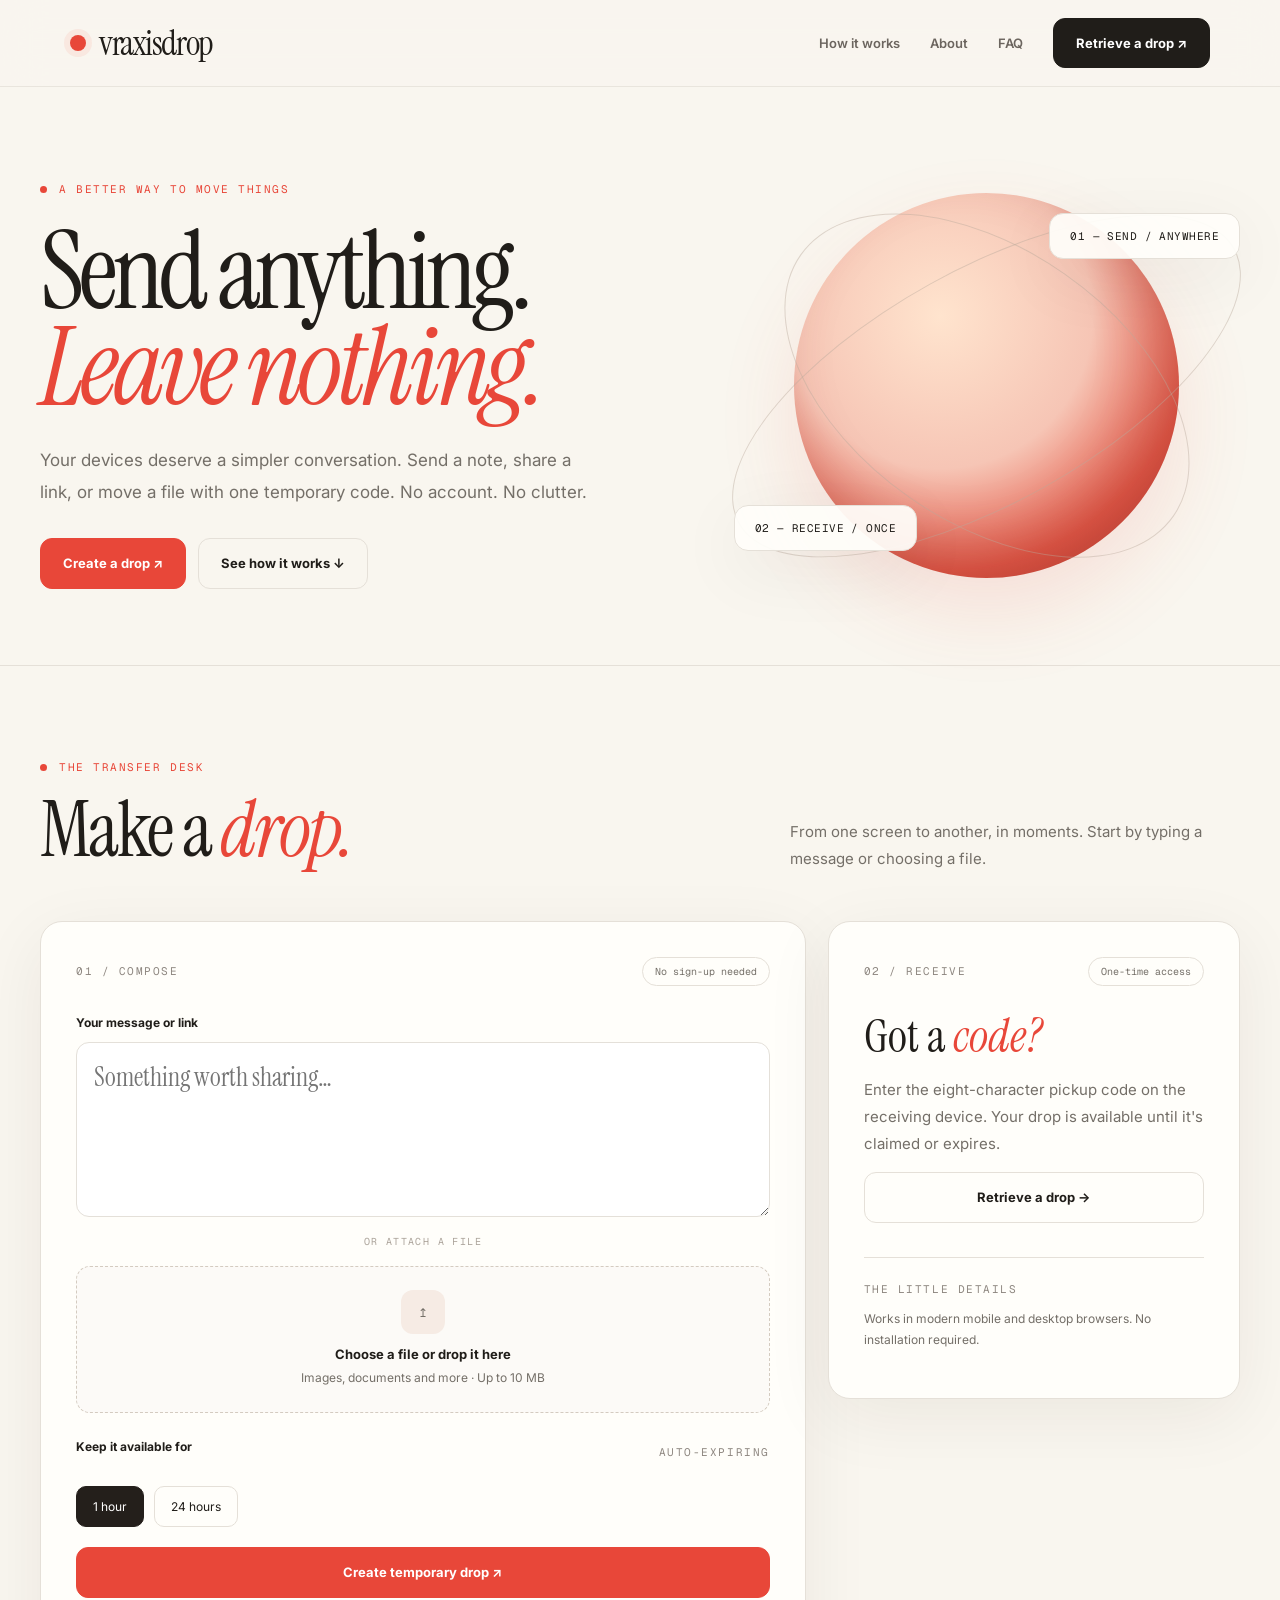
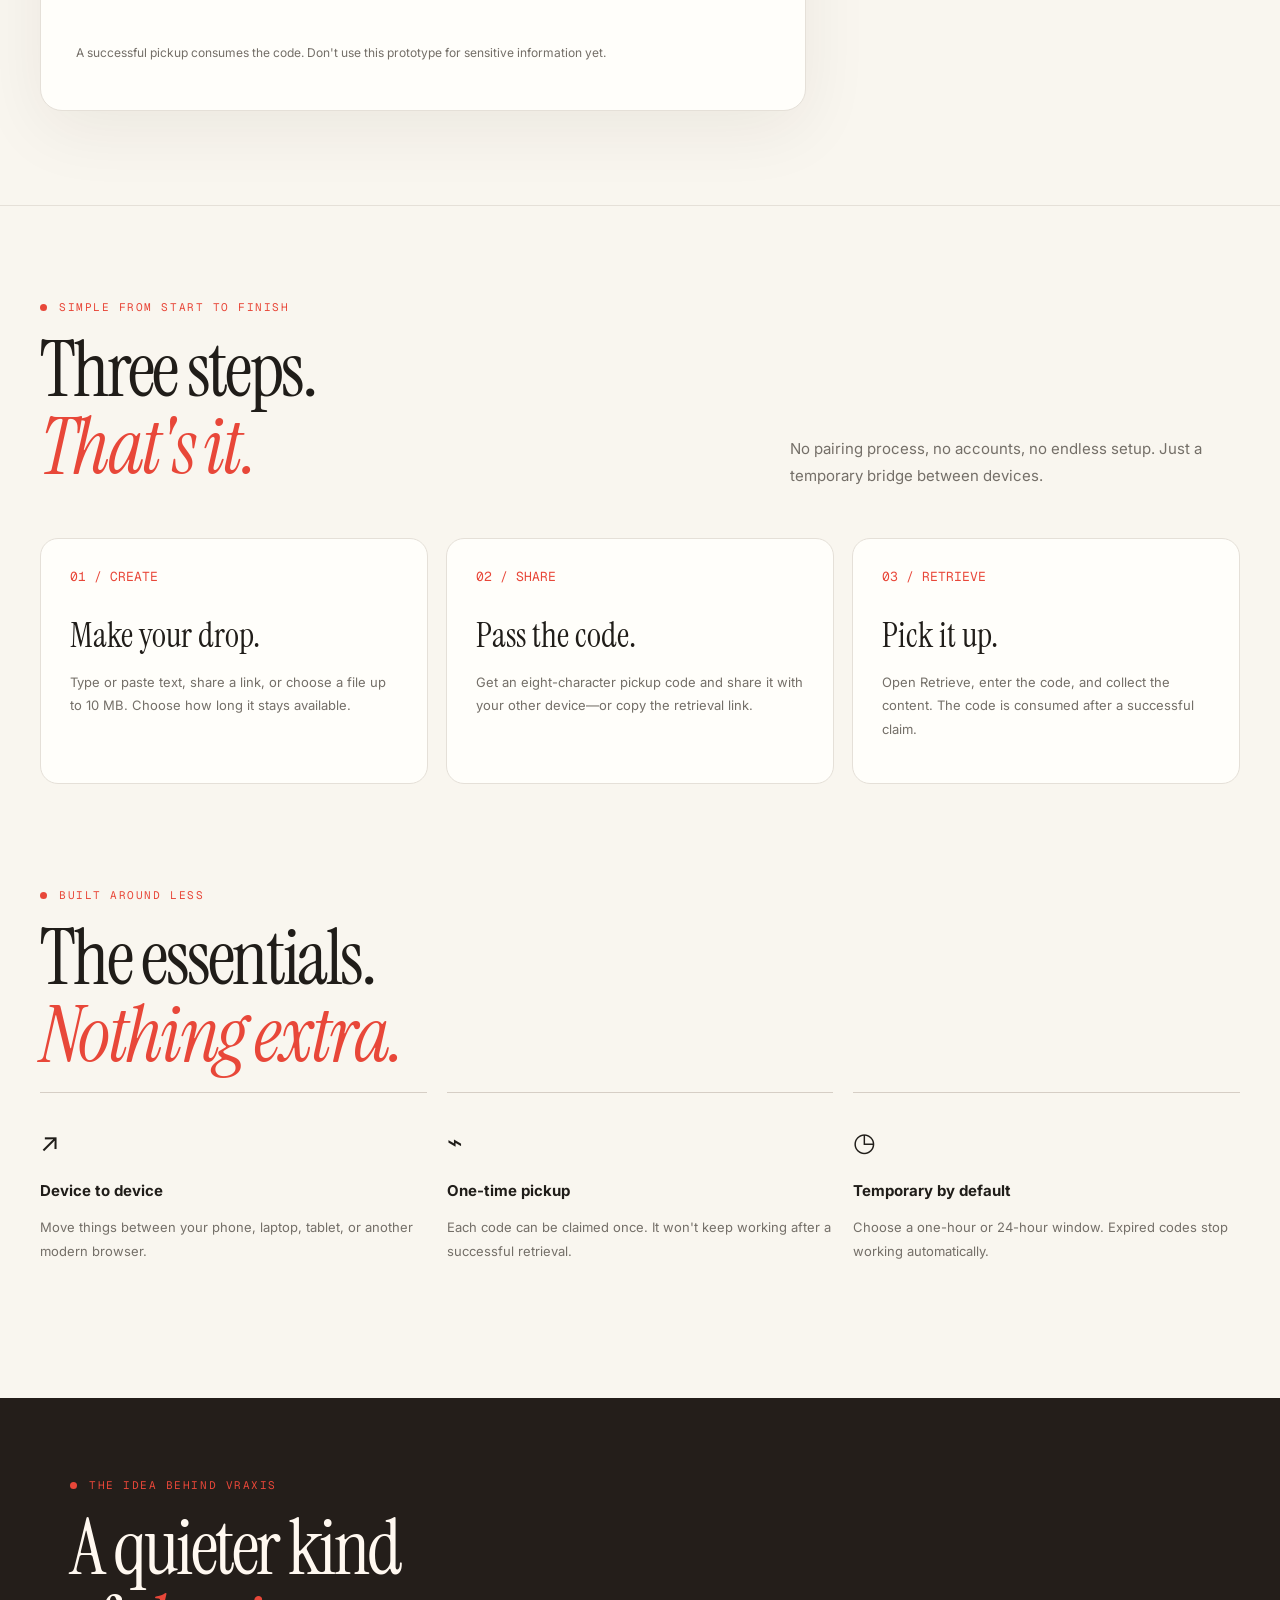
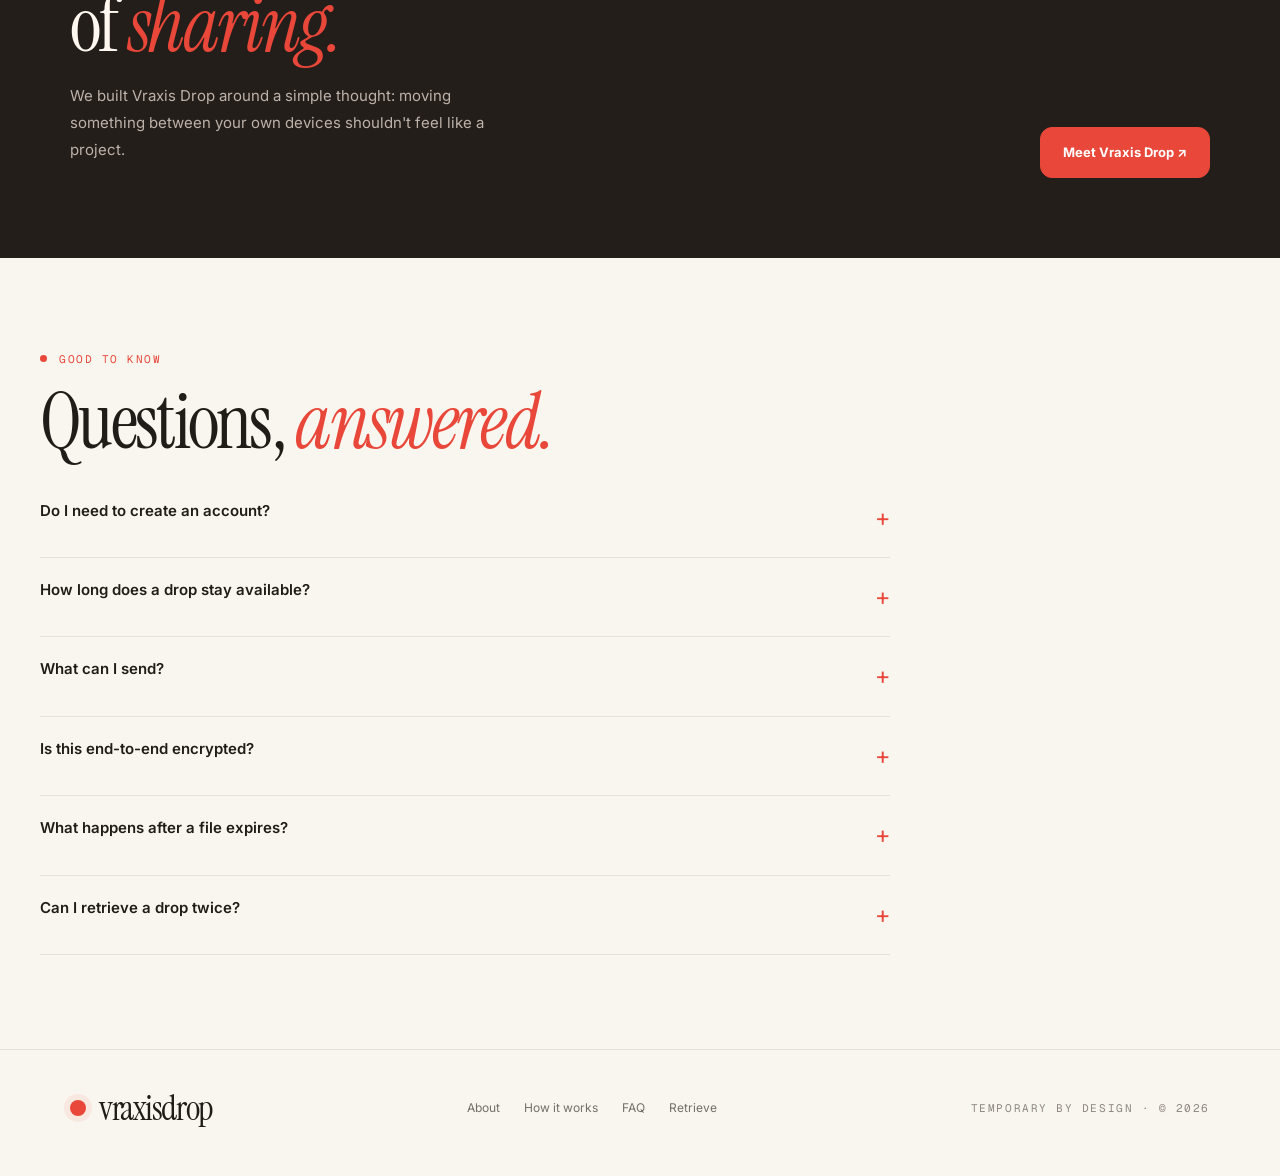
==== site/index.html @ e9660949 "Force fresh V2.1 styles on mobile: site/index.html" ====
<!doctype html><html lang="en"><head><meta charset="utf-8"><meta name="viewport" content="width=device-width,initial-scale=1"><meta name="theme-color" content="#f9f6ef"><meta name="description" content="Temporary text and file transfers between devices. No account required."><title>Send anything. Leave nothing. — Vraxis Drop</title><link rel="stylesheet" href="style.css?v=2-1-1"></head><body><div class="nav-wrap"><nav class="nav shell"><a class="brand" href="./"><span class="brand-dot"></span>vraxisdrop</a><div class="nav-links"><a href="./#how">How it works</a><a href="about.html">About</a><a href="./#faq">FAQ</a><a class="nav-cta" href="retrieve.html">Retrieve a drop ↗</a></div></nav></div><main><section class="hero shell"><div class="hero-grid"><div><div class="eyebrow">A better way to move things</div><h1>Send anything.<br><em>Leave nothing.</em></h1><p class="lead">Your devices deserve a simpler conversation. Send a note, share a link, or move a file with one temporary code. No account. No clutter.</p><div class="hero-actions"><a class="btn ember" href="#drop">Create a drop ↗</a><a class="btn ghost" href="#how">See how it works ↓</a></div></div><div class="hero-art" aria-hidden="true"><div class="orbit"></div><div class="orbit two"></div><div class="orb"></div><div class="art-label top">01 — SEND / ANYWHERE</div><div class="art-label bottom">02 — RECEIVE / ONCE</div></div></div></section><hr class="divider"><section class="section shell" id="drop"><div class="section-head"><div><div class="eyebrow">The transfer desk</div><h2 class="section-title">Make a <em>drop.</em></h2></div><p class="section-desc">From one screen to another, in moments. Start by typing a message or choosing a file.</p></div><div class="transfer-grid"><form class="panel" id="send"><div class="panel-top"><span class="micro">01 / Compose</span><span class="pill">No sign-up needed</span></div><label class="field-label" for="content">Your message or link</label><textarea id="content" name="content" placeholder="Something worth sharing…"></textarea><div class="split-label">OR ATTACH A FILE</div><label class="file-zone" id="file-zone"><span class="file-icon" aria-hidden="true">↥</span><strong id="file-title">Choose a file or drop it here</strong><span id="file-detail">Images, documents and more · Up to 10 MB</span><input id="file" type="file" name="file"></label><div class="panel-top" style="margin:24px 0 6px"><span class="field-label">Keep it available for</span><span class="micro">Auto-expiring</span></div><div class="expiry"><label><input type="radio" name="expiry" value="1h" checked><span>1 hour</span></label><label><input type="radio" name="expiry" value="24h"><span>24 hours</span></label></div><button class="btn ember full" type="submit">Create temporary drop ↗</button><p id="feedback" class="status" role="status" aria-live="polite"></p><p class="hint">A successful pickup consumes the code. Don't use this prototype for sensitive information yet.</p></form><aside class="panel side-card"><div class="panel-top"><span class="micro">02 / Receive</span><span class="pill">One-time access</span></div><h3 class="panel-title">Got a <em>code?</em></h3><p>Enter the eight-character pickup code on the receiving device. Your drop is available until it's claimed or expires.</p><a class="btn ghost full" href="retrieve.html">Retrieve a drop →</a><div style="margin-top:34px;border-top:1px solid var(--line);padding-top:24px"><div class="micro">The little details</div><p class="hint">Works in modern mobile and desktop browsers. No installation required.</p></div></aside></div></section><hr class="divider"><section class="section shell" id="how"><div class="section-head"><div><div class="eyebrow">Simple from start to finish</div><h2 class="section-title">Three steps.<br><em>That's it.</em></h2></div><p class="section-desc">No pairing process, no accounts, no endless setup. Just a temporary bridge between devices.</p></div><div class="steps"><article class="step"><div class="step-number">01 / CREATE</div><h3>Make your drop.</h3><p>Type or paste text, share a link, or choose a file up to 10 MB. Choose how long it stays available.</p></article><article class="step"><div class="step-number">02 / SHARE</div><h3>Pass the code.</h3><p>Get an eight-character pickup code and share it with your other device—or copy the retrieval link.</p></article><article class="step"><div class="step-number">03 / RETRIEVE</div><h3>Pick it up.</h3><p>Open Retrieve, enter the code, and collect the content. The code is consumed after a successful claim.</p></article></div></section><section class="section shell" style="padding-top:10px"><div class="eyebrow">Built around less</div><h2 class="section-title">The essentials.<br><em>Nothing extra.</em></h2><div class="features"><div class="feature"><div class="feature-icon">↗</div><h3>Device to device</h3><p>Move things between your phone, laptop, tablet, or another modern browser.</p></div><div class="feature"><div class="feature-icon">⌁</div><h3>One-time pickup</h3><p>Each code can be claimed once. It won't keep working after a successful retrieval.</p></div><div class="feature"><div class="feature-icon">◷</div><h3>Temporary by default</h3><p>Choose a one-hour or 24-hour window. Expired codes stop working automatically.</p></div></div></section><section class="band"><div class="shell section-head" style="margin-bottom:0"><div><div class="eyebrow">The idea behind Vraxis</div><h2 class="section-title">A quieter kind<br>of <em>sharing.</em></h2><p class="section-desc">We built Vraxis Drop around a simple thought: moving something between your own devices shouldn't feel like a project.</p></div><a class="btn" href="about.html">Meet Vraxis Drop ↗</a></div></section><section class="section shell" id="faq"><div class="eyebrow">Good to know</div><h2 class="section-title">Questions, <em>answered.</em></h2><div class="faq"><details><summary>Do I need to create an account?</summary><p>No. You can create and retrieve temporary drops without registering.</p></details><details><summary>How long does a drop stay available?</summary><p>Choose one hour or 24 hours. A drop also becomes unavailable immediately after its first successful retrieval.</p></details><details><summary>What can I send?</summary><p>Text, links, and files up to 10 MB. If you select a file, the file is sent instead of the text in the message field.</p></details><details><summary>Is this end-to-end encrypted?</summary><p>No. The current prototype uses HTTPS in transit and private server-side storage, but it does not provide end-to-end encryption. Avoid sharing highly sensitive content.</p></details><details><summary>What happens after a file expires?</summary><p>The pickup code stops working. Background cleanup of expired stored files is still being developed.</p></details><details><summary>Can I retrieve a drop twice?</summary><p>No. A code is designed for a single successful claim. Make a new drop if you need to share it again.</p></details></div></section></main><footer class="footer"><div class="shell footer-row"><a class="brand" href="./"><span class="brand-dot"></span>vraxisdrop</a><div class="footer-links"><a href="about.html">About</a><a href="./#how">How it works</a><a href="./#faq">FAQ</a><a href="retrieve.html">Retrieve</a></div><span class="micro">Temporary by design · © 2026</span></div></footer><script src="config.js"></script><script src="app.js?v=2-1-1"></script></body></html>
---- site/style.css ----
@import url('https://fonts.googleapis.com/css2?family=Instrument+Serif:ital@0;1&family=Inter:wght@400;500;600;700;800&family=Geist+Mono:wght@400;500;600&display=swap');
:root{--paper:#f9f6ef;--ink:#201d19;--ember:#e84739;--muted:#746f68;--line:#e5e0d8;--white:#fffefa;--shadow:0 18px 70px rgba(48,35,22,.065)}*{box-sizing:border-box}html{scroll-behavior:smooth}body{margin:0;background:var(--paper);color:var(--ink);font:15px/1.6 Inter,sans-serif;-webkit-font-smoothing:antialiased}a{color:inherit;text-decoration:none}button,input,textarea{font:inherit}button,a,input,textarea{touch-action:manipulation}button{cursor:pointer}button:disabled{opacity:.55;cursor:wait}button:focus-visible,a:focus-visible,input:focus-visible,textarea:focus-visible{outline:3px solid #ec8b7c;outline-offset:3px}[hidden]{display:none!important}.shell{max-width:1200px;margin:0 auto;padding:0 30px}.nav-wrap{position:sticky;top:0;z-index:20;background:rgba(249,246,239,.9);backdrop-filter:blur(20px);border-bottom:1px solid rgba(40,30,20,.08)}.nav{height:86px;display:flex;align-items:center;justify-content:space-between;gap:24px}.brand{font:35px 'Instrument Serif',serif;letter-spacing:-1.3px;display:flex;align-items:center;gap:13px}.brand-dot{width:16px;height:16px;background:var(--ember);border-radius:50%;box-shadow:0 0 0 6px rgba(232,71,57,.08)}.nav-links{display:flex;align-items:center;gap:30px}.nav-links>a:not(.nav-cta){color:#6c655f;font-size:13px;font-weight:600}.nav-links>a:hover{color:var(--ember)}.nav-cta,.btn{background:var(--ink);color:white;border:1px solid var(--ink);padding:14px 22px;border-radius:12px;font-size:13px;font-weight:700;display:inline-flex;align-items:center;justify-content:center;gap:10px;transition:transform .2s,background .2s,box-shadow .2s}.btn:hover,.nav-cta:hover{transform:translateY(-2px);box-shadow:0 10px 25px #201d1920}.btn.ember{background:var(--ember);border-color:var(--ember)}.btn.ghost{background:transparent;color:var(--ink);border-color:var(--line)}.btn.full{width:100%}.eyebrow,.micro{font:11px 'Geist Mono',monospace;letter-spacing:.14em;text-transform:uppercase}.eyebrow{color:var(--ember);display:flex;align-items:center;gap:12px}.eyebrow:before{content:'';width:7px;height:7px;border-radius:50%;background:var(--ember)}.hero{padding:95px 0 76px;position:relative}.hero-grid{display:grid;grid-template-columns:1.1fr .9fr;gap:75px;align-items:center}.hero h1,.page-title{font:clamp(72px,8.5vw,132px)/.88 'Instrument Serif',serif;letter-spacing:-.048em;margin:28px 0 30px}.hero h1 em,.page-title em,.section-title em,.panel-title em{color:var(--ember);font-weight:400}.lead{font-size:17px;line-height:1.85;color:var(--muted);max-width:550px}.hero-actions{display:flex;flex-wrap:wrap;gap:12px;margin-top:30px}.hero-art{position:relative;min-height:390px;display:grid;place-items:center}.orb{width:min(100%,385px);aspect-ratio:1;border-radius:50%;background:radial-gradient(circle at 38% 32%,#ffe4ce,#f6c5b5 43%,#e65a49 72%,#ad2d26);box-shadow:inset -22px -32px 55px #8d2a2240,0 35px 80px #e8473920;animation:float 7s ease-in-out infinite}.orbit{position:absolute;border:1px solid #b9a99c70;border-radius:50%;width:112%;height:60%;transform:rotate(-29deg)}.orbit.two{transform:rotate(35deg);height:70%;width:90%}.art-label{position:absolute;background:#fffefaee;border:1px solid var(--line);box-shadow:var(--shadow);border-radius:14px;padding:15px 20px;font:11px 'Geist Mono',monospace;letter-spacing:.04em}.art-label.top{top:22px;right:0}.art-label.bottom{bottom:30px;left:0}.divider{border:0;border-top:1px solid var(--line);margin:0}.section{padding:94px 0}.section-head{display:flex;align-items:end;justify-content:space-between;gap:20px;margin-bottom:34px}.section-title{font:clamp(45px,6vw,78px)/1 'Instrument Serif',serif;letter-spacing:-.035em;margin:18px 0}.section-desc{color:var(--muted);max-width:450px;line-height:1.8}.transfer-grid{display:grid;grid-template-columns:1.3fr .7fr;gap:22px;align-items:start}.panel{background:var(--white);border:1px solid var(--line);border-radius:22px;padding:35px;box-shadow:var(--shadow)}.panel-top{display:flex;justify-content:space-between;gap:15px;align-items:center;margin-bottom:27px}.micro{color:#8e8780}.pill{border:1px solid var(--line);border-radius:100px;padding:7px 12px;font:10px 'Geist Mono',monospace;color:var(--muted)}.panel-title{font:46px/1 'Instrument Serif',serif;margin:10px 0 17px}.field-label{font-size:12px;font-weight:700;display:block;margin:0 0 10px}.input,textarea{display:block;width:100%;border:1px solid #e4e0d9;border-radius:13px;background:#fff;padding:17px;color:var(--ink);outline:none}.input:focus,textarea:focus{border-color:var(--ember)}textarea{min-height:175px;resize:vertical;font:26px/1.35 'Instrument Serif',serif}.file-zone{border:1.5px dashed #d4cbc0;border-radius:14px;padding:23px;display:block;text-align:center;cursor:pointer;background:#fcfaf7;transition:border-color .2s,background .2s}.file-zone:hover,.file-zone.dragging{border-color:var(--ember);background:#fff3ed}.file-zone strong{display:block;font-size:13px}.file-zone span{font-size:12px;color:var(--muted)}.file-zone input{position:absolute;opacity:0;width:1px;height:1px}.file-icon{display:inline-grid;place-items:center;width:44px;height:44px;background:#f6ebe4;border-radius:12px;font-size:21px;margin-bottom:10px}.split-label{text-align:center;color:#aca49b;font:10px 'Geist Mono',monospace;letter-spacing:.14em;margin:18px 0}.expiry{display:flex;gap:10px;flex-wrap:wrap;margin:20px 0}.expiry label{cursor:pointer}.expiry input{position:absolute;opacity:0}.expiry span{display:block;border:1px solid var(--line);padding:10px 16px;border-radius:10px;font-size:12px}.expiry input:checked+span{background:#241f1b;color:white;border-color:#241f1b}.expiry input:focus-visible+span{outline:3px solid var(--ember)}.hint{font-size:12px;color:var(--muted);line-height:1.7}.status{font-size:13px;color:#bb4439;min-height:20px;margin:13px 0 0}.big-code{font:clamp(38px,5vw,70px) 'Instrument Serif',serif;letter-spacing:.09em;color:var(--ember);margin:10px 0 16px;overflow-wrap:anywhere}.success-box{text-align:center}.success-box .btn{margin-top:12px}.side-card{min-height:260px}.side-card p{color:var(--muted);line-height:1.8}.steps{display:grid;grid-template-columns:repeat(3,1fr);gap:18px}.step{padding:29px;border:1px solid var(--line);border-radius:18px;background:#fffefa}.step-number{font:13px 'Geist Mono',monospace;color:var(--ember)}.step h3{font:34px 'Instrument Serif',serif;margin:28px 0 10px}.step p{color:var(--muted);font-size:13px;line-height:1.8}.features{display:grid;grid-template-columns:repeat(3,1fr);gap:20px}.feature{padding:28px 0;border-top:1px solid #d6cec5}.feature-icon{font-size:26px}.feature h3{font-size:15px;margin:17px 0 9px}.feature p{font-size:13px;line-height:1.8;color:var(--muted)}.band{background:#241e1a;color:#fff8f0;padding:80px 0}.band .section-desc{color:#bdb2aa}.band .btn{background:var(--ember);border-color:var(--ember)}.faq{max-width:850px}.faq details{border-bottom:1px solid var(--line);padding:20px 0}.faq summary{cursor:pointer;font-size:15px;font-weight:600;list-style:none;display:flex;justify-content:space-between;gap:10px}.faq summary:after{content:'+';font-size:24px;font-weight:400;color:var(--ember)}.faq details[open] summary:after{content:'−'}.faq p{color:var(--muted);line-height:1.85;font-size:13px;max-width:700px}.footer{border-top:1px solid var(--line);padding:35px 0 45px}.footer-row{display:flex;align-items:center;justify-content:space-between;gap:20px;flex-wrap:wrap}.footer-links{display:flex;gap:24px;font-size:12px;color:var(--muted)}.page-hero{padding:95px 0 50px}.page-title{font-size:clamp(62px,9vw,112px)}.reading{max-width:780px}.reading p{color:var(--muted);font-size:16px;line-height:1.95}.reading h2{font:43px 'Instrument Serif',serif;margin:50px 0 12px}.retrieve-wrap{max-width:700px;margin:auto;padding:80px 0 120px}.result-content{white-space:pre-wrap;overflow-wrap:anywhere;font:17px/1.7 Inter,sans-serif}.result-panel{margin-top:22px}.file-name{font-size:12px;color:var(--muted);margin-top:8px}@keyframes float{50%{transform:translateY(-16px)}}@media(max-width:900px){.hero-grid{gap:30px}.hero-art{min-height:300px}.transfer-grid{grid-template-columns:1fr}.orb{width:270px}.features{grid-template-columns:repeat(2,1fr)}}@media(max-width:650px){.shell{padding:0 20px}.nav{height:72px}.brand{font-size:30px}.nav-links{gap:14px}.nav-links>a:not(.nav-cta){display:none}.nav-cta{padding:10px 13px;font-size:11px}.hero{padding:63px 0 52px}.hero-grid{grid-template-columns:1fr}.hero h1{font-size:clamp(65px,12vw,92px)}.hero-art{min-height:230px;overflow:hidden}.orb{width:200px}.art-label{padding:10px;font-size:9px}.art-label.top{right:5px}.art-label.bottom{left:5px}.section{padding:65px 0}.section-head{display:block}.section-title{font-size:58px}.panel{padding:23px;border-radius:18px}.steps,.features{grid-template-columns:1fr}.step h3{margin-top:14px}.page-hero{padding:60px 0 30px}.retrieve-wrap{padding:55px 0 80px}.footer-links{gap:13px}.band{padding:60px 0}}@media(prefers-reduced-motion:reduce){*,*:before,*:after{animation:none!important;scroll-behavior:auto!important;transition:none!important}}
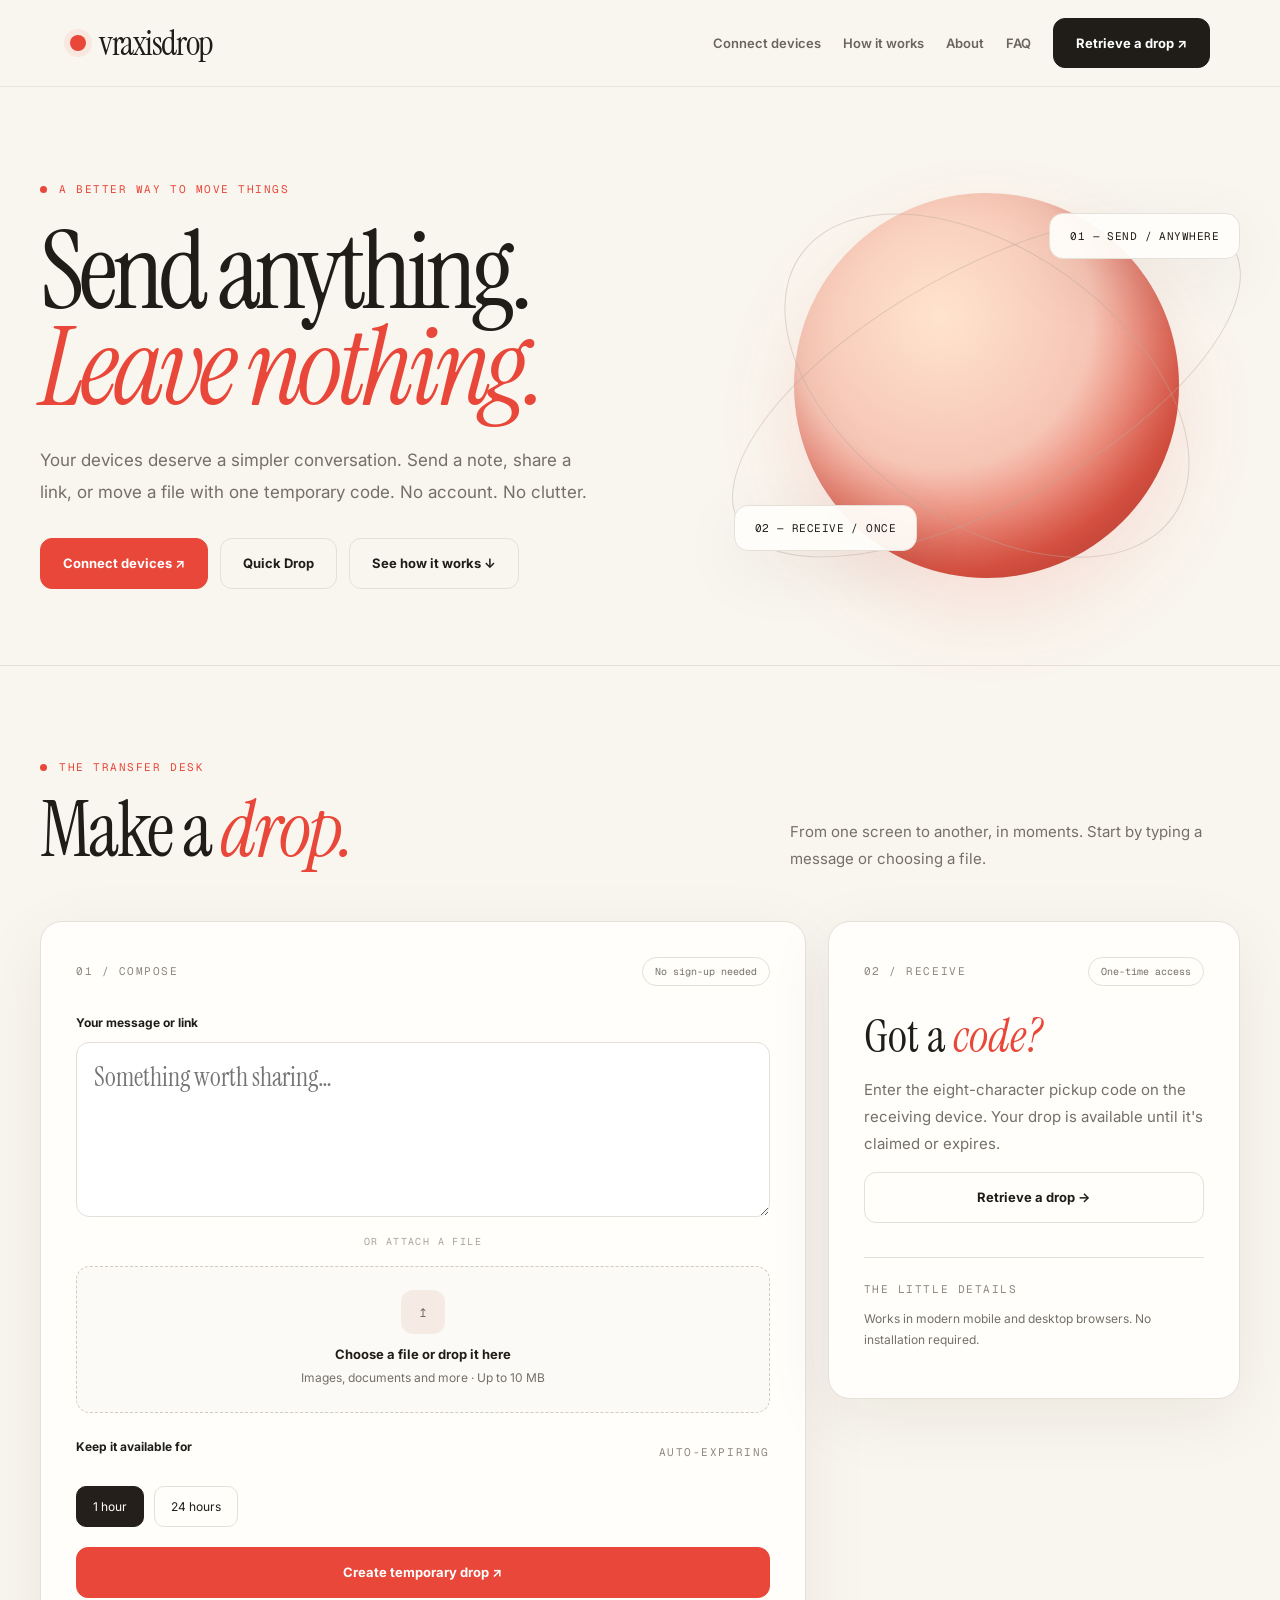
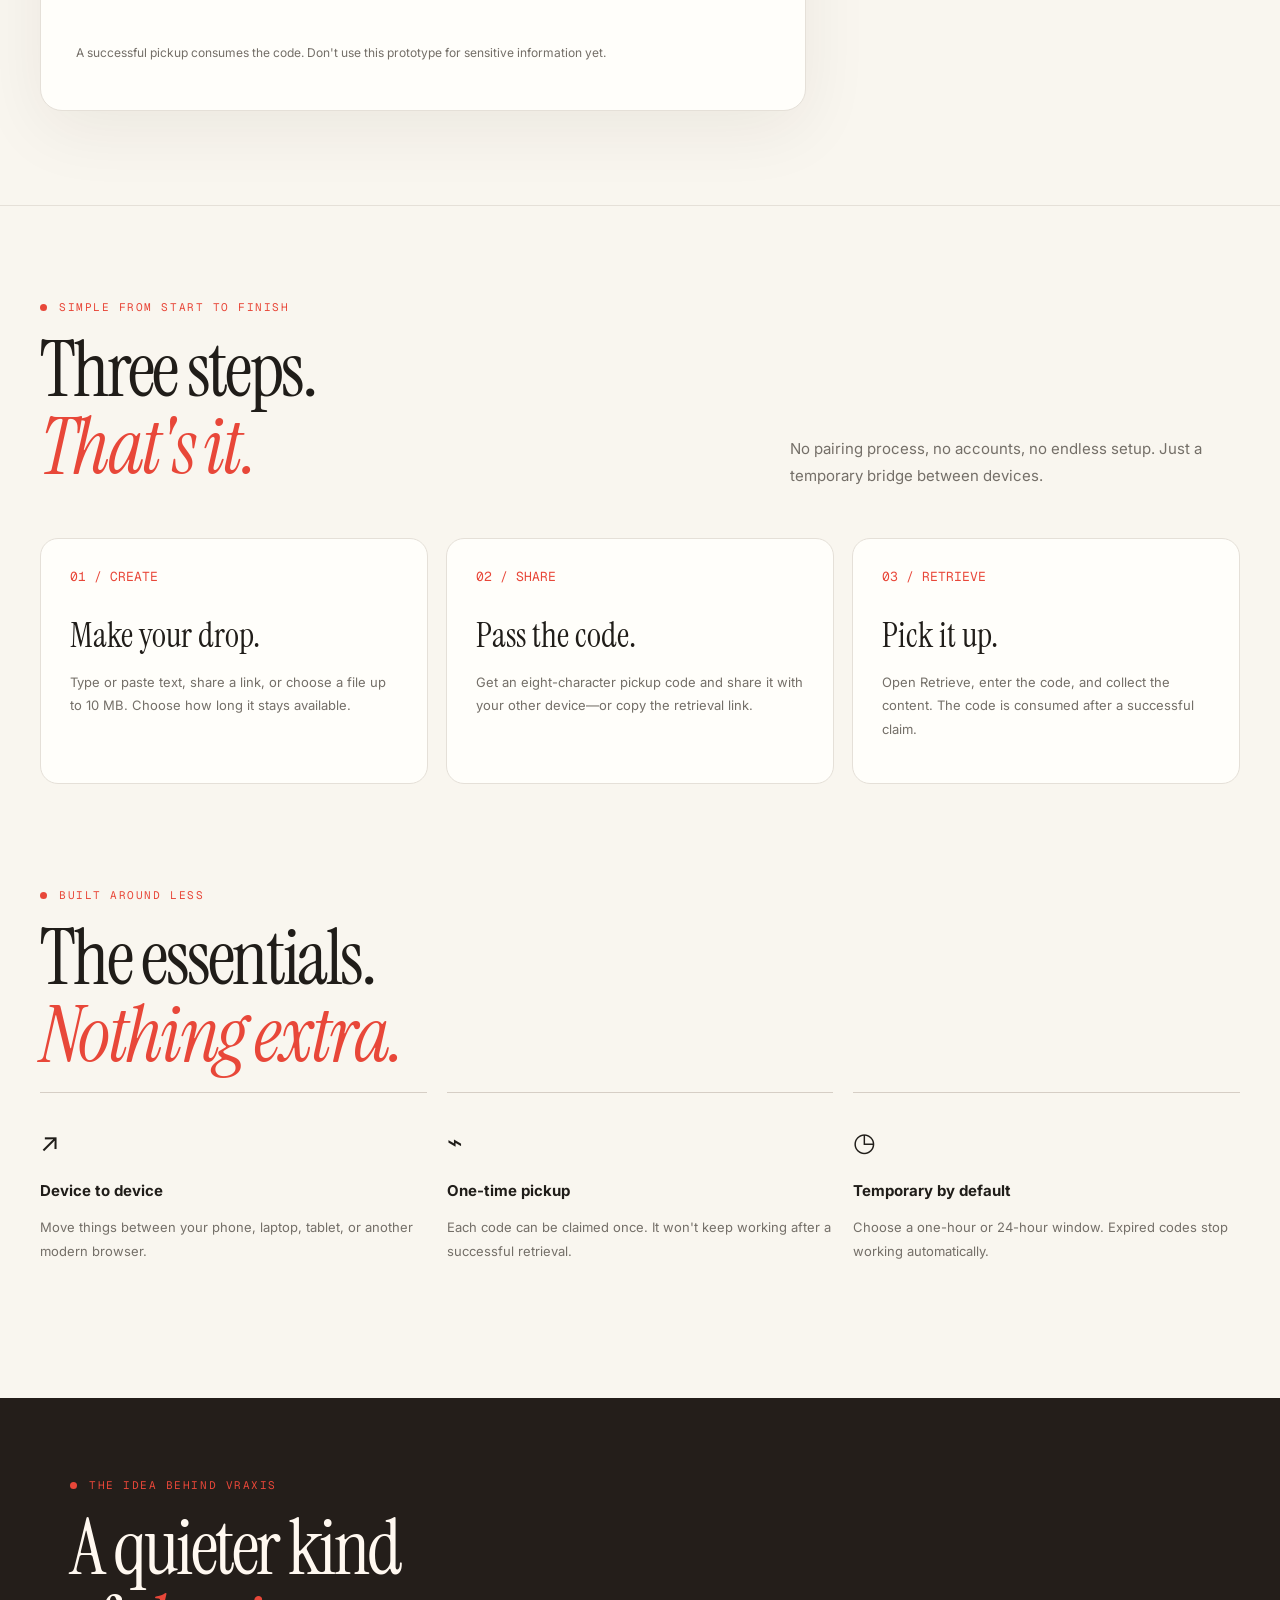
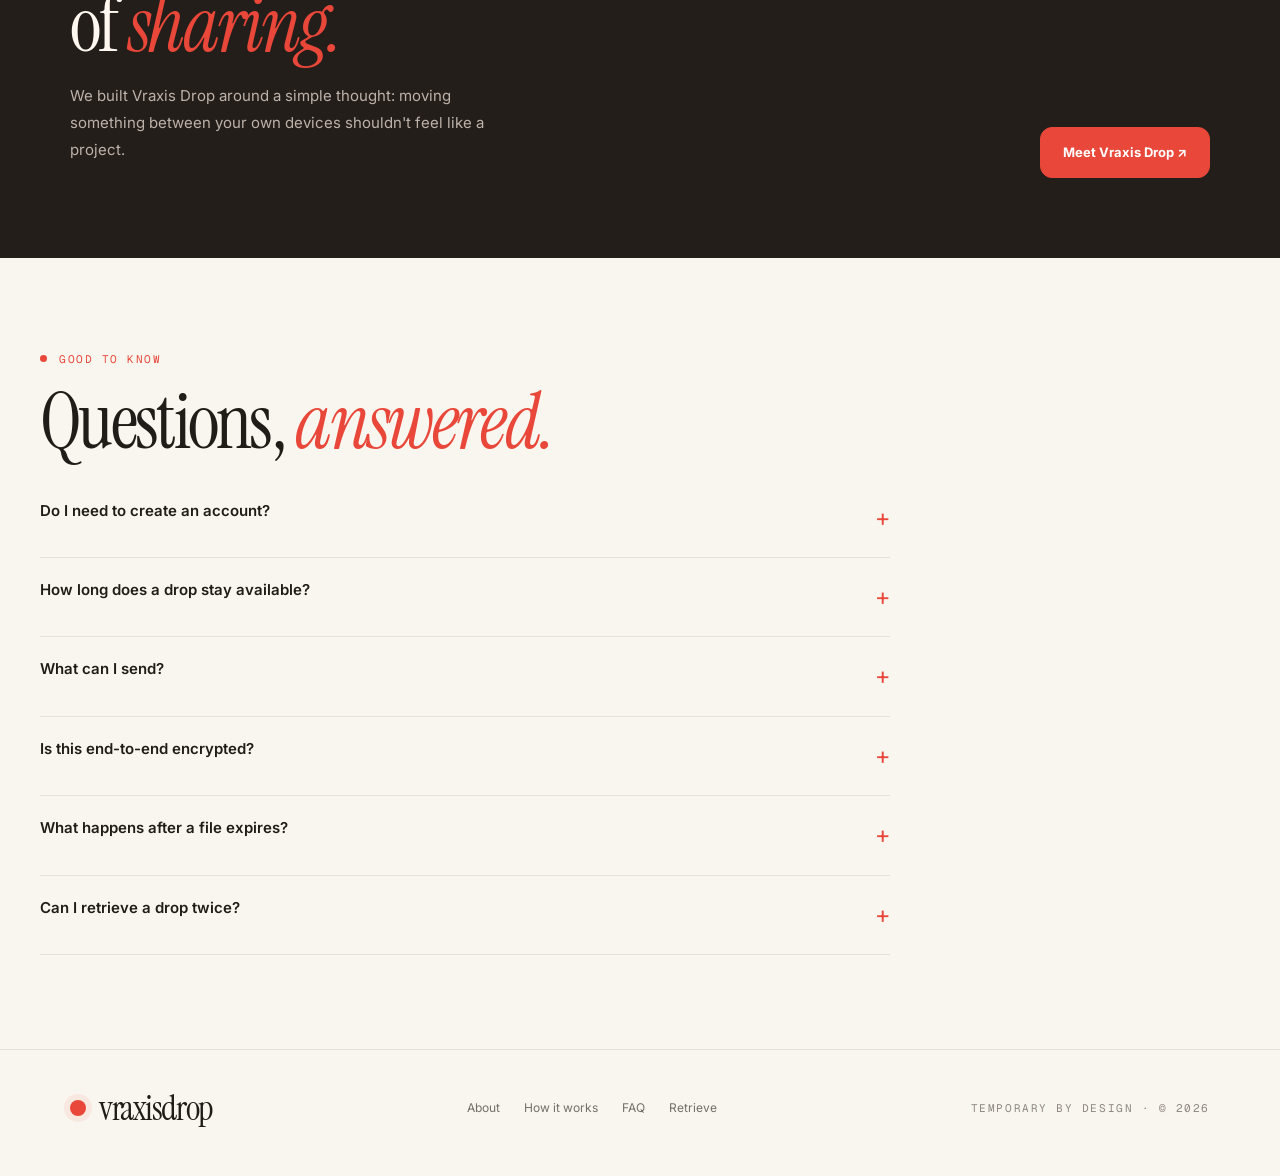
==== commit 258567be: "Expose V3 Connect beta without altering Quick Drop" ====
--- a/site/index.html
+++ b/site/index.html
@@ -1 +1 @@
-<!doctype html><html lang="en"><head><meta charset="utf-8"><meta name="viewport" content="width=device-width,initial-scale=1"><meta name="theme-color" content="#f9f6ef"><meta name="description" content="Temporary text and file transfers between devices. No account required."><title>Send anything. Leave nothing. — Vraxis Drop</title><link rel="stylesheet" href="style.css?v=2-1-1"></head><body><div class="nav-wrap"><nav class="nav shell"><a class="brand" href="./"><span class="brand-dot"></span>vraxisdrop</a><div class="nav-links"><a href="./#how">How it works</a><a href="about.html">About</a><a href="./#faq">FAQ</a><a class="nav-cta" href="retrieve.html">Retrieve a drop ↗</a></div></nav></div><main><section class="hero shell"><div class="hero-grid"><div><div class="eyebrow">A better way to move things</div><h1>Send anything.<br><em>Leave nothing.</em></h1><p class="lead">Your devices deserve a simpler conversation. Send a note, share a link, or move a file with one temporary code. No account. No clutter.</p><div class="hero-actions"><a class="btn ember" href="#drop">Create a drop ↗</a><a class="btn ghost" href="#how">See how it works ↓</a></div></div><div class="hero-art" aria-hidden="true"><div class="orbit"></div><div class="orbit two"></div><div class="orb"></div><div class="art-label top">01 — SEND / ANYWHERE</div><div class="art-label bottom">02 — RECEIVE / ONCE</div></div></div></section><hr class="divider"><section class="section shell" id="drop"><div class="section-head"><div><div class="eyebrow">The transfer desk</div><h2 class="section-title">Make a <em>drop.</em></h2></div><p class="section-desc">From one screen to another, in moments. Start by typing a message or choosing a file.</p></div><div class="transfer-grid"><form class="panel" id="send"><div class="panel-top"><span class="micro">01 / Compose</span><span class="pill">No sign-up needed</span></div><label class="field-label" for="content">Your message or link</label><textarea id="content" name="content" placeholder="Something worth sharing…"></textarea><div class="split-label">OR ATTACH A FILE</div><label class="file-zone" id="file-zone"><span class="file-icon" aria-hidden="true">↥</span><strong id="file-title">Choose a file or drop it here</strong><span id="file-detail">Images, documents and more · Up to 10 MB</span><input id="file" type="file" name="file"></label><div class="panel-top" style="margin:24px 0 6px"><span class="field-label">Keep it available for</span><span class="micro">Auto-expiring</span></div><div class="expiry"><label><input type="radio" name="expiry" value="1h" checked><span>1 hour</span></label><label><input type="radio" name="expiry" value="24h"><span>24 hours</span></label></div><button class="btn ember full" type="submit">Create temporary drop ↗</button><p id="feedback" class="status" role="status" aria-live="polite"></p><p class="hint">A successful pickup consumes the code. Don't use this prototype for sensitive information yet.</p></form><aside class="panel side-card"><div class="panel-top"><span class="micro">02 / Receive</span><span class="pill">One-time access</span></div><h3 class="panel-title">Got a <em>code?</em></h3><p>Enter the eight-character pickup code on the receiving device. Your drop is available until it's claimed or expires.</p><a class="btn ghost full" href="retrieve.html">Retrieve a drop →</a><div style="margin-top:34px;border-top:1px solid var(--line);padding-top:24px"><div class="micro">The little details</div><p class="hint">Works in modern mobile and desktop browsers. No installation required.</p></div></aside></div></section><hr class="divider"><section class="section shell" id="how"><div class="section-head"><div><div class="eyebrow">Simple from start to finish</div><h2 class="section-title">Three steps.<br><em>That's it.</em></h2></div><p class="section-desc">No pairing process, no accounts, no endless setup. Just a temporary bridge between devices.</p></div><div class="steps"><article class="step"><div class="step-number">01 / CREATE</div><h3>Make your drop.</h3><p>Type or paste text, share a link, or choose a file up to 10 MB. Choose how long it stays available.</p></article><article class="step"><div class="step-number">02 / SHARE</div><h3>Pass the code.</h3><p>Get an eight-character pickup code and share it with your other device—or copy the retrieval link.</p></article><article class="step"><div class="step-number">03 / RETRIEVE</div><h3>Pick it up.</h3><p>Open Retrieve, enter the code, and collect the content. The code is consumed after a successful claim.</p></article></div></section><section class="section shell" style="padding-top:10px"><div class="eyebrow">Built around less</div><h2 class="section-title">The essentials.<br><em>Nothing extra.</em></h2><div class="features"><div class="feature"><div class="feature-icon">↗</div><h3>Device to device</h3><p>Move things between your phone, laptop, tablet, or another modern browser.</p></div><div class="feature"><div class="feature-icon">⌁</div><h3>One-time pickup</h3><p>Each code can be claimed once. It won't keep working after a successful retrieval.</p></div><div class="feature"><div class="feature-icon">◷</div><h3>Temporary by default</h3><p>Choose a one-hour or 24-hour window. Expired codes stop working automatically.</p></div></div></section><section class="band"><div class="shell section-head" style="margin-bottom:0"><div><div class="eyebrow">The idea behind Vraxis</div><h2 class="section-title">A quieter kind<br>of <em>sharing.</em></h2><p class="section-desc">We built Vraxis Drop around a simple thought: moving something between your own devices shouldn't feel like a project.</p></div><a class="btn" href="about.html">Meet Vraxis Drop ↗</a></div></section><section class="section shell" id="faq"><div class="eyebrow">Good to know</div><h2 class="section-title">Questions, <em>answered.</em></h2><div class="faq"><details><summary>Do I need to create an account?</summary><p>No. You can create and retrieve temporary drops without registering.</p></details><details><summary>How long does a drop stay available?</summary><p>Choose one hour or 24 hours. A drop also becomes unavailable immediately after its first successful retrieval.</p></details><details><summary>What can I send?</summary><p>Text, links, and files up to 10 MB. If you select a file, the file is sent instead of the text in the message field.</p></details><details><summary>Is this end-to-end encrypted?</summary><p>No. The current prototype uses HTTPS in transit and private server-side storage, but it does not provide end-to-end encryption. Avoid sharing highly sensitive content.</p></details><details><summary>What happens after a file expires?</summary><p>The pickup code stops working. Background cleanup of expired stored files is still being developed.</p></details><details><summary>Can I retrieve a drop twice?</summary><p>No. A code is designed for a single successful claim. Make a new drop if you need to share it again.</p></details></div></section></main><footer class="footer"><div class="shell footer-row"><a class="brand" href="./"><span class="brand-dot"></span>vraxisdrop</a><div class="footer-links"><a href="about.html">About</a><a href="./#how">How it works</a><a href="./#faq">FAQ</a><a href="retrieve.html">Retrieve</a></div><span class="micro">Temporary by design · © 2026</span></div></footer><script src="config.js"></script><script src="app.js?v=2-1-1"></script></body></html>+<!doctype html><html lang="en"><head><meta charset="utf-8"><meta name="viewport" content="width=device-width,initial-scale=1"><meta name="theme-color" content="#f9f6ef"><meta name="description" content="Temporary text and file transfers between devices. No account required."><title>Send anything. Leave nothing. — Vraxis Drop</title><link rel="stylesheet" href="style.css?v=2-1-1"></head><body><div class="nav-wrap"><nav class="nav shell"><a class="brand" href="./"><span class="brand-dot"></span>vraxisdrop</a><div class="nav-links"><a href="connect.html">Connect devices</a><a href="./#how">How it works</a><a href="about.html">About</a><a href="./#faq">FAQ</a><a class="nav-cta" href="retrieve.html">Retrieve a drop ↗</a></div></nav></div><main><section class="hero shell"><div class="hero-grid"><div><div class="eyebrow">A better way to move things</div><h1>Send anything.<br><em>Leave nothing.</em></h1><p class="lead">Your devices deserve a simpler conversation. Send a note, share a link, or move a file with one temporary code. No account. No clutter.</p><div class="hero-actions"><a class="btn ember" href="connect.html">Connect devices ↗</a><a class="btn ghost" href="#drop">Quick Drop</a><a class="btn ghost" href="#how">See how it works ↓</a></div></div><div class="hero-art" aria-hidden="true"><div class="orbit"></div><div class="orbit two"></div><div class="orb"></div><div class="art-label top">01 — SEND / ANYWHERE</div><div class="art-label bottom">02 — RECEIVE / ONCE</div></div></div></section><hr class="divider"><section class="section shell" id="drop"><div class="section-head"><div><div class="eyebrow">The transfer desk</div><h2 class="section-title">Make a <em>drop.</em></h2></div><p class="section-desc">From one screen to another, in moments. Start by typing a message or choosing a file.</p></div><div class="transfer-grid"><form class="panel" id="send"><div class="panel-top"><span class="micro">01 / Compose</span><span class="pill">No sign-up needed</span></div><label class="field-label" for="content">Your message or link</label><textarea id="content" name="content" placeholder="Something worth sharing…"></textarea><div class="split-label">OR ATTACH A FILE</div><label class="file-zone" id="file-zone"><span class="file-icon" aria-hidden="true">↥</span><strong id="file-title">Choose a file or drop it here</strong><span id="file-detail">Images, documents and more · Up to 10 MB</span><input id="file" type="file" name="file"></label><div class="panel-top" style="margin:24px 0 6px"><span class="field-label">Keep it available for</span><span class="micro">Auto-expiring</span></div><div class="expiry"><label><input type="radio" name="expiry" value="1h" checked><span>1 hour</span></label><label><input type="radio" name="expiry" value="24h"><span>24 hours</span></label></div><button class="btn ember full" type="submit">Create temporary drop ↗</button><p id="feedback" class="status" role="status" aria-live="polite"></p><p class="hint">A successful pickup consumes the code. Don't use this prototype for sensitive information yet.</p></form><aside class="panel side-card"><div class="panel-top"><span class="micro">02 / Receive</span><span class="pill">One-time access</span></div><h3 class="panel-title">Got a <em>code?</em></h3><p>Enter the eight-character pickup code on the receiving device. Your drop is available until it's claimed or expires.</p><a class="btn ghost full" href="retrieve.html">Retrieve a drop →</a><div style="margin-top:34px;border-top:1px solid var(--line);padding-top:24px"><div class="micro">The little details</div><p class="hint">Works in modern mobile and desktop browsers. No installation required.</p></div></aside></div></section><hr class="divider"><section class="section shell" id="how"><div class="section-head"><div><div class="eyebrow">Simple from start to finish</div><h2 class="section-title">Three steps.<br><em>That's it.</em></h2></div><p class="section-desc">No pairing process, no accounts, no endless setup. Just a temporary bridge between devices.</p></div><div class="steps"><article class="step"><div class="step-number">01 / CREATE</div><h3>Make your drop.</h3><p>Type or paste text, share a link, or choose a file up to 10 MB. Choose how long it stays available.</p></article><article class="step"><div class="step-number">02 / SHARE</div><h3>Pass the code.</h3><p>Get an eight-character pickup code and share it with your other device—or copy the retrieval link.</p></article><article class="step"><div class="step-number">03 / RETRIEVE</div><h3>Pick it up.</h3><p>Open Retrieve, enter the code, and collect the content. The code is consumed after a successful claim.</p></article></div></section><section class="section shell" style="padding-top:10px"><div class="eyebrow">Built around less</div><h2 class="section-title">The essentials.<br><em>Nothing extra.</em></h2><div class="features"><div class="feature"><div class="feature-icon">↗</div><h3>Device to device</h3><p>Move things between your phone, laptop, tablet, or another modern browser.</p></div><div class="feature"><div class="feature-icon">⌁</div><h3>One-time pickup</h3><p>Each code can be claimed once. It won't keep working after a successful retrieval.</p></div><div class="feature"><div class="feature-icon">◷</div><h3>Temporary by default</h3><p>Choose a one-hour or 24-hour window. Expired codes stop working automatically.</p></div></div></section><section class="band"><div class="shell section-head" style="margin-bottom:0"><div><div class="eyebrow">The idea behind Vraxis</div><h2 class="section-title">A quieter kind<br>of <em>sharing.</em></h2><p class="section-desc">We built Vraxis Drop around a simple thought: moving something between your own devices shouldn't feel like a project.</p></div><a class="btn" href="about.html">Meet Vraxis Drop ↗</a></div></section><section class="section shell" id="faq"><div class="eyebrow">Good to know</div><h2 class="section-title">Questions, <em>answered.</em></h2><div class="faq"><details><summary>Do I need to create an account?</summary><p>No. You can create and retrieve temporary drops without registering.</p></details><details><summary>How long does a drop stay available?</summary><p>Choose one hour or 24 hours. A drop also becomes unavailable immediately after its first successful retrieval.</p></details><details><summary>What can I send?</summary><p>Text, links, and files up to 10 MB. If you select a file, the file is sent instead of the text in the message field.</p></details><details><summary>Is this end-to-end encrypted?</summary><p>No. The current prototype uses HTTPS in transit and private server-side storage, but it does not provide end-to-end encryption. Avoid sharing highly sensitive content.</p></details><details><summary>What happens after a file expires?</summary><p>The pickup code stops working. Background cleanup of expired stored files is still being developed.</p></details><details><summary>Can I retrieve a drop twice?</summary><p>No. A code is designed for a single successful claim. Make a new drop if you need to share it again.</p></details></div></section></main><footer class="footer"><div class="shell footer-row"><a class="brand" href="./"><span class="brand-dot"></span>vraxisdrop</a><div class="footer-links"><a href="about.html">About</a><a href="./#how">How it works</a><a href="./#faq">FAQ</a><a href="retrieve.html">Retrieve</a></div><span class="micro">Temporary by design · © 2026</span></div></footer><script src="config.js"></script><script src="app.js?v=2-1-1"></script></body></html>
--- a/site/style.css
+++ b/site/style.css
@@ -1,2 +1,8 @@
 @import url('https://fonts.googleapis.com/css2?family=Instrument+Serif:ital@0;1&family=Inter:wght@400;500;600;700;800&family=Geist+Mono:wght@400;500;600&display=swap');
-:root{--paper:#f9f6ef;--ink:#201d19;--ember:#e84739;--muted:#746f68;--line:#e5e0d8;--white:#fffefa;--shadow:0 18px 70px rgba(48,35,22,.065)}*{box-sizing:border-box}html{scroll-behavior:smooth}body{margin:0;background:var(--paper);color:var(--ink);font:15px/1.6 Inter,sans-serif;-webkit-font-smoothing:antialiased}a{color:inherit;text-decoration:none}button,input,textarea{font:inherit}button,a,input,textarea{touch-action:manipulation}button{cursor:pointer}button:disabled{opacity:.55;cursor:wait}button:focus-visible,a:focus-visible,input:focus-visible,textarea:focus-visible{outline:3px solid #ec8b7c;outline-offset:3px}[hidden]{display:none!important}.shell{max-width:1200px;margin:0 auto;padding:0 30px}.nav-wrap{position:sticky;top:0;z-index:20;background:rgba(249,246,239,.9);backdrop-filter:blur(20px);border-bottom:1px solid rgba(40,30,20,.08)}.nav{height:86px;display:flex;align-items:center;justify-content:space-between;gap:24px}.brand{font:35px 'Instrument Serif',serif;letter-spacing:-1.3px;display:flex;align-items:center;gap:13px}.brand-dot{width:16px;height:16px;background:var(--ember);border-radius:50%;box-shadow:0 0 0 6px rgba(232,71,57,.08)}.nav-links{display:flex;align-items:center;gap:30px}.nav-links>a:not(.nav-cta){color:#6c655f;font-size:13px;font-weight:600}.nav-links>a:hover{color:var(--ember)}.nav-cta,.btn{background:var(--ink);color:white;border:1px solid var(--ink);padding:14px 22px;border-radius:12px;font-size:13px;font-weight:700;display:inline-flex;align-items:center;justify-content:center;gap:10px;transition:transform .2s,background .2s,box-shadow .2s}.btn:hover,.nav-cta:hover{transform:translateY(-2px);box-shadow:0 10px 25px #201d1920}.btn.ember{background:var(--ember);border-color:var(--ember)}.btn.ghost{background:transparent;color:var(--ink);border-color:var(--line)}.btn.full{width:100%}.eyebrow,.micro{font:11px 'Geist Mono',monospace;letter-spacing:.14em;text-transform:uppercase}.eyebrow{color:var(--ember);display:flex;align-items:center;gap:12px}.eyebrow:before{content:'';width:7px;height:7px;border-radius:50%;background:var(--ember)}.hero{padding:95px 0 76px;position:relative}.hero-grid{display:grid;grid-template-columns:1.1fr .9fr;gap:75px;align-items:center}.hero h1,.page-title{font:clamp(72px,8.5vw,132px)/.88 'Instrument Serif',serif;letter-spacing:-.048em;margin:28px 0 30px}.hero h1 em,.page-title em,.section-title em,.panel-title em{color:var(--ember);font-weight:400}.lead{font-size:17px;line-height:1.85;color:var(--muted);max-width:550px}.hero-actions{display:flex;flex-wrap:wrap;gap:12px;margin-top:30px}.hero-art{position:relative;min-height:390px;display:grid;place-items:center}.orb{width:min(100%,385px);aspect-ratio:1;border-radius:50%;background:radial-gradient(circle at 38% 32%,#ffe4ce,#f6c5b5 43%,#e65a49 72%,#ad2d26);box-shadow:inset -22px -32px 55px #8d2a2240,0 35px 80px #e8473920;animation:float 7s ease-in-out infinite}.orbit{position:absolute;border:1px solid #b9a99c70;border-radius:50%;width:112%;height:60%;transform:rotate(-29deg)}.orbit.two{transform:rotate(35deg);height:70%;width:90%}.art-label{position:absolute;background:#fffefaee;border:1px solid var(--line);box-shadow:var(--shadow);border-radius:14px;padding:15px 20px;font:11px 'Geist Mono',monospace;letter-spacing:.04em}.art-label.top{top:22px;right:0}.art-label.bottom{bottom:30px;left:0}.divider{border:0;border-top:1px solid var(--line);margin:0}.section{padding:94px 0}.section-head{display:flex;align-items:end;justify-content:space-between;gap:20px;margin-bottom:34px}.section-title{font:clamp(45px,6vw,78px)/1 'Instrument Serif',serif;letter-spacing:-.035em;margin:18px 0}.section-desc{color:var(--muted);max-width:450px;line-height:1.8}.transfer-grid{display:grid;grid-template-columns:1.3fr .7fr;gap:22px;align-items:start}.panel{background:var(--white);border:1px solid var(--line);border-radius:22px;padding:35px;box-shadow:var(--shadow)}.panel-top{display:flex;justify-content:space-between;gap:15px;align-items:center;margin-bottom:27px}.micro{color:#8e8780}.pill{border:1px solid var(--line);border-radius:100px;padding:7px 12px;font:10px 'Geist Mono',monospace;color:var(--muted)}.panel-title{font:46px/1 'Instrument Serif',serif;margin:10px 0 17px}.field-label{font-size:12px;font-weight:700;display:block;margin:0 0 10px}.input,textarea{display:block;width:100%;border:1px solid #e4e0d9;border-radius:13px;background:#fff;padding:17px;color:var(--ink);outline:none}.input:focus,textarea:focus{border-color:var(--ember)}textarea{min-height:175px;resize:vertical;font:26px/1.35 'Instrument Serif',serif}.file-zone{border:1.5px dashed #d4cbc0;border-radius:14px;padding:23px;display:block;text-align:center;cursor:pointer;background:#fcfaf7;transition:border-color .2s,background .2s}.file-zone:hover,.file-zone.dragging{border-color:var(--ember);background:#fff3ed}.file-zone strong{display:block;font-size:13px}.file-zone span{font-size:12px;color:var(--muted)}.file-zone input{position:absolute;opacity:0;width:1px;height:1px}.file-icon{display:inline-grid;place-items:center;width:44px;height:44px;background:#f6ebe4;border-radius:12px;font-size:21px;margin-bottom:10px}.split-label{text-align:center;color:#aca49b;font:10px 'Geist Mono',monospace;letter-spacing:.14em;margin:18px 0}.expiry{display:flex;gap:10px;flex-wrap:wrap;margin:20px 0}.expiry label{cursor:pointer}.expiry input{position:absolute;opacity:0}.expiry span{display:block;border:1px solid var(--line);padding:10px 16px;border-radius:10px;font-size:12px}.expiry input:checked+span{background:#241f1b;color:white;border-color:#241f1b}.expiry input:focus-visible+span{outline:3px solid var(--ember)}.hint{font-size:12px;color:var(--muted);line-height:1.7}.status{font-size:13px;color:#bb4439;min-height:20px;margin:13px 0 0}.big-code{font:clamp(38px,5vw,70px) 'Instrument Serif',serif;letter-spacing:.09em;color:var(--ember);margin:10px 0 16px;overflow-wrap:anywhere}.success-box{text-align:center}.success-box .btn{margin-top:12px}.side-card{min-height:260px}.side-card p{color:var(--muted);line-height:1.8}.steps{display:grid;grid-template-columns:repeat(3,1fr);gap:18px}.step{padding:29px;border:1px solid var(--line);border-radius:18px;background:#fffefa}.step-number{font:13px 'Geist Mono',monospace;color:var(--ember)}.step h3{font:34px 'Instrument Serif',serif;margin:28px 0 10px}.step p{color:var(--muted);font-size:13px;line-height:1.8}.features{display:grid;grid-template-columns:repeat(3,1fr);gap:20px}.feature{padding:28px 0;border-top:1px solid #d6cec5}.feature-icon{font-size:26px}.feature h3{font-size:15px;margin:17px 0 9px}.feature p{font-size:13px;line-height:1.8;color:var(--muted)}.band{background:#241e1a;color:#fff8f0;padding:80px 0}.band .section-desc{color:#bdb2aa}.band .btn{background:var(--ember);border-color:var(--ember)}.faq{max-width:850px}.faq details{border-bottom:1px solid var(--line);padding:20px 0}.faq summary{cursor:pointer;font-size:15px;font-weight:600;list-style:none;display:flex;justify-content:space-between;gap:10px}.faq summary:after{content:'+';font-size:24px;font-weight:400;color:var(--ember)}.faq details[open] summary:after{content:'−'}.faq p{color:var(--muted);line-height:1.85;font-size:13px;max-width:700px}.footer{border-top:1px solid var(--line);padding:35px 0 45px}.footer-row{display:flex;align-items:center;justify-content:space-between;gap:20px;flex-wrap:wrap}.footer-links{display:flex;gap:24px;font-size:12px;color:var(--muted)}.page-hero{padding:95px 0 50px}.page-title{font-size:clamp(62px,9vw,112px)}.reading{max-width:780px}.reading p{color:var(--muted);font-size:16px;line-height:1.95}.reading h2{font:43px 'Instrument Serif',serif;margin:50px 0 12px}.retrieve-wrap{max-width:700px;margin:auto;padding:80px 0 120px}.result-content{white-space:pre-wrap;overflow-wrap:anywhere;font:17px/1.7 Inter,sans-serif}.result-panel{margin-top:22px}.file-name{font-size:12px;color:var(--muted);margin-top:8px}@keyframes float{50%{transform:translateY(-16px)}}@media(max-width:900px){.hero-grid{gap:30px}.hero-art{min-height:300px}.transfer-grid{grid-template-columns:1fr}.orb{width:270px}.features{grid-template-columns:repeat(2,1fr)}}@media(max-width:650px){.shell{padding:0 20px}.nav{height:72px}.brand{font-size:30px}.nav-links{gap:14px}.nav-links>a:not(.nav-cta){display:none}.nav-cta{padding:10px 13px;font-size:11px}.hero{padding:63px 0 52px}.hero-grid{grid-template-columns:1fr}.hero h1{font-size:clamp(65px,12vw,92px)}.hero-art{min-height:230px;overflow:hidden}.orb{width:200px}.art-label{padding:10px;font-size:9px}.art-label.top{right:5px}.art-label.bottom{left:5px}.section{padding:65px 0}.section-head{display:block}.section-title{font-size:58px}.panel{padding:23px;border-radius:18px}.steps,.features{grid-template-columns:1fr}.step h3{margin-top:14px}.page-hero{padding:60px 0 30px}.retrieve-wrap{padding:55px 0 80px}.footer-links{gap:13px}.band{padding:60px 0}}@media(prefers-reduced-motion:reduce){*,*:before,*:after{animation:none!important;scroll-behavior:auto!important;transition:none!important}}+:root{--paper:#f9f6ef;--ink:#201d19;--ember:#e84739;--muted:#746f68;--line:#e5e0d8;--white:#fffefa;--shadow:0 18px 70px rgba(48,35,22,.065)}*{box-sizing:border-box}html{scroll-behavior:smooth}body{margin:0;background:var(--paper);color:var(--ink);font:15px/1.6 Inter,sans-serif;-webkit-font-smoothing:antialiased}a{color:inherit;text-decoration:none}button,input,textarea{font:inherit}button,a,input,textarea{touch-action:manipulation}button{cursor:pointer}button:disabled{opacity:.55;cursor:wait}button:focus-visible,a:focus-visible,input:focus-visible,textarea:focus-visible{outline:3px solid #ec8b7c;outline-offset:3px}[hidden]{display:none!important}.shell{max-width:1200px;margin:0 auto;padding:0 30px}.nav-wrap{position:sticky;top:0;z-index:20;background:rgba(249,246,239,.9);backdrop-filter:blur(20px);border-bottom:1px solid rgba(40,30,20,.08)}.nav{height:86px;display:flex;align-items:center;justify-content:space-between;gap:24px}.brand{font:35px 'Instrument Serif',serif;letter-spacing:-1.3px;display:flex;align-items:center;gap:13px}.brand-dot{width:16px;height:16px;background:var(--ember);border-radius:50%;box-shadow:0 0 0 6px rgba(232,71,57,.08)}.nav-links{display:flex;align-items:center;gap:30px}.nav-links>a:not(.nav-cta){color:#6c655f;font-size:13px;font-weight:600}.nav-links>a:hover{color:var(--ember)}.nav-cta,.btn{background:var(--ink);color:white;border:1px solid var(--ink);padding:14px 22px;border-radius:12px;font-size:13px;font-weight:700;display:inline-flex;align-items:center;justify-content:center;gap:10px;transition:transform .2s,background .2s,box-shadow .2s}.btn:hover,.nav-cta:hover{transform:translateY(-2px);box-shadow:0 10px 25px #201d1920}.btn.ember{background:var(--ember);border-color:var(--ember)}.btn.ghost{background:transparent;color:var(--ink);border-color:var(--line)}.btn.full{width:100%}.eyebrow,.micro{font:11px 'Geist Mono',monospace;letter-spacing:.14em;text-transform:uppercase}.eyebrow{color:var(--ember);display:flex;align-items:center;gap:12px}.eyebrow:before{content:'';width:7px;height:7px;border-radius:50%;background:var(--ember)}.hero{padding:95px 0 76px;position:relative}.hero-grid{display:grid;grid-template-columns:1.1fr .9fr;gap:75px;align-items:center}.hero h1,.page-title{font:clamp(72px,8.5vw,132px)/.88 'Instrument Serif',serif;letter-spacing:-.048em;margin:28px 0 30px}.hero h1 em,.page-title em,.section-title em,.panel-title em{color:var(--ember);font-weight:400}.lead{font-size:17px;line-height:1.85;color:var(--muted);max-width:550px}.hero-actions{display:flex;flex-wrap:wrap;gap:12px;margin-top:30px}.hero-art{position:relative;min-height:390px;display:grid;place-items:center}.orb{width:min(100%,385px);aspect-ratio:1;border-radius:50%;background:radial-gradient(circle at 38% 32%,#ffe4ce,#f6c5b5 43%,#e65a49 72%,#ad2d26);box-shadow:inset -22px -32px 55px #8d2a2240,0 35px 80px #e8473920;animation:float 7s ease-in-out infinite}.orbit{position:absolute;border:1px solid #b9a99c70;border-radius:50%;width:112%;height:60%;transform:rotate(-29deg)}.orbit.two{transform:rotate(35deg);height:70%;width:90%}.art-label{position:absolute;background:#fffefaee;border:1px solid var(--line);box-shadow:var(--shadow);border-radius:14px;padding:15px 20px;font:11px 'Geist Mono',monospace;letter-spacing:.04em}.art-label.top{top:22px;right:0}.art-label.bottom{bottom:30px;left:0}.divider{border:0;border-top:1px solid var(--line);margin:0}.section{padding:94px 0}.section-head{display:flex;align-items:end;justify-content:space-between;gap:20px;margin-bottom:34px}.section-title{font:clamp(45px,6vw,78px)/1 'Instrument Serif',serif;letter-spacing:-.035em;margin:18px 0}.section-desc{color:var(--muted);max-width:450px;line-height:1.8}.transfer-grid{display:grid;grid-template-columns:1.3fr .7fr;gap:22px;align-items:start}.panel{background:var(--white);border:1px solid var(--line);border-radius:22px;padding:35px;box-shadow:var(--shadow)}.panel-top{display:flex;justify-content:space-between;gap:15px;align-items:center;margin-bottom:27px}.micro{color:#8e8780}.pill{border:1px solid var(--line);border-radius:100px;padding:7px 12px;font:10px 'Geist Mono',monospace;color:var(--muted)}.panel-title{font:46px/1 'Instrument Serif',serif;margin:10px 0 17px}.field-label{font-size:12px;font-weight:700;display:block;margin:0 0 10px}.input,textarea{display:block;width:100%;border:1px solid #e4e0d9;border-radius:13px;background:#fff;padding:17px;color:var(--ink);outline:none}.input:focus,textarea:focus{border-color:var(--ember)}textarea{min-height:175px;resize:vertical;font:26px/1.35 'Instrument Serif',serif}.file-zone{border:1.5px dashed #d4cbc0;border-radius:14px;padding:23px;display:block;text-align:center;cursor:pointer;background:#fcfaf7;transition:border-color .2s,background .2s}.file-zone:hover,.file-zone.dragging{border-color:var(--ember);background:#fff3ed}.file-zone strong{display:block;font-size:13px}.file-zone span{font-size:12px;color:var(--muted)}.file-zone input{position:absolute;opacity:0;width:1px;height:1px}.file-icon{display:inline-grid;place-items:center;width:44px;height:44px;background:#f6ebe4;border-radius:12px;font-size:21px;margin-bottom:10px}.split-label{text-align:center;color:#aca49b;font:10px 'Geist Mono',monospace;letter-spacing:.14em;margin:18px 0}.expiry{display:flex;gap:10px;flex-wrap:wrap;margin:20px 0}.expiry label{cursor:pointer}.expiry input{position:absolute;opacity:0}.expiry span{display:block;border:1px solid var(--line);padding:10px 16px;border-radius:10px;font-size:12px}.expiry input:checked+span{background:#241f1b;color:white;border-color:#241f1b}.expiry input:focus-visible+span{outline:3px solid var(--ember)}.hint{font-size:12px;color:var(--muted);line-height:1.7}.status{font-size:13px;color:#bb4439;min-height:20px;margin:13px 0 0}.big-code{font:clamp(38px,5vw,70px) 'Instrument Serif',serif;letter-spacing:.09em;color:var(--ember);margin:10px 0 16px;overflow-wrap:anywhere}.success-box{text-align:center}.success-box .btn{margin-top:12px}.side-card{min-height:260px}.side-card p{color:var(--muted);line-height:1.8}.steps{display:grid;grid-template-columns:repeat(3,1fr);gap:18px}.step{padding:29px;border:1px solid var(--line);border-radius:18px;background:#fffefa}.step-number{font:13px 'Geist Mono',monospace;color:var(--ember)}.step h3{font:34px 'Instrument Serif',serif;margin:28px 0 10px}.step p{color:var(--muted);font-size:13px;line-height:1.8}.features{display:grid;grid-template-columns:repeat(3,1fr);gap:20px}.feature{padding:28px 0;border-top:1px solid #d6cec5}.feature-icon{font-size:26px}.feature h3{font-size:15px;margin:17px 0 9px}.feature p{font-size:13px;line-height:1.8;color:var(--muted)}.band{background:#241e1a;color:#fff8f0;padding:80px 0}.band .section-desc{color:#bdb2aa}.band .btn{background:var(--ember);border-color:var(--ember)}.faq{max-width:850px}.faq details{border-bottom:1px solid var(--line);padding:20px 0}.faq summary{cursor:pointer;font-size:15px;font-weight:600;list-style:none;display:flex;justify-content:space-between;gap:10px}.faq summary:after{content:'+';font-size:24px;font-weight:400;color:var(--ember)}.faq details[open] summary:after{content:'−'}.faq p{color:var(--muted);line-height:1.85;font-size:13px;max-width:700px}.footer{border-top:1px solid var(--line);padding:35px 0 45px}.footer-row{display:flex;align-items:center;justify-content:space-between;gap:20px;flex-wrap:wrap}.footer-links{display:flex;gap:24px;font-size:12px;color:var(--muted)}.page-hero{padding:95px 0 50px}.page-title{font-size:clamp(62px,9vw,112px)}.reading{max-width:780px}.reading p{color:var(--muted);font-size:16px;line-height:1.95}.reading h2{font:43px 'Instrument Serif',serif;margin:50px 0 12px}.retrieve-wrap{max-width:700px;margin:auto;padding:80px 0 120px}.result-content{white-space:pre-wrap;overflow-wrap:anywhere;font:17px/1.7 Inter,sans-serif}.result-panel{margin-top:22px}.file-name{font-size:12px;color:var(--muted);margin-top:8px}@keyframes float{50%{transform:translateY(-16px)}}@media(max-width:900px){.hero-grid{gap:30px}.hero-art{min-height:300px}.transfer-grid{grid-template-columns:1fr}.orb{width:270px}.features{grid-template-columns:repeat(2,1fr)}}@media(max-width:650px){.shell{padding:0 20px}.nav{height:72px}.brand{font-size:30px}.nav-links{gap:14px}.nav-links>a:not(.nav-cta){display:none}.nav-cta{padding:10px 13px;font-size:11px}.hero{padding:63px 0 52px}.hero-grid{grid-template-columns:1fr}.hero h1{font-size:clamp(65px,12vw,92px)}.hero-art{min-height:230px;overflow:hidden}.orb{width:200px}.art-label{padding:10px;font-size:9px}.art-label.top{right:5px}.art-label.bottom{left:5px}.section{padding:65px 0}.section-head{display:block}.section-title{font-size:58px}.panel{padding:23px;border-radius:18px}.steps,.features{grid-template-columns:1fr}.step h3{margin-top:14px}.page-hero{padding:60px 0 30px}.retrieve-wrap{padding:55px 0 80px}.footer-links{gap:13px}.band{padding:60px 0}}@media(prefers-reduced-motion:reduce){*,*:before,*:after{animation:none!important;scroll-behavior:auto!important;transition:none!important}}
+/* V2.1.1 mobile navigation guard */
+.nav-wrap .nav{display:flex;flex-direction:row;align-items:center;justify-content:space-between;flex-wrap:nowrap;min-width:0}
+.nav-wrap .brand{flex-shrink:0;white-space:nowrap}
+.nav-wrap .nav-links{display:flex;align-items:center;flex-wrap:nowrap;gap:22px}
+.nav-wrap .nav-links>a{white-space:nowrap}
+@media(max-width:760px){.nav-wrap .nav{height:72px;gap:10px}.nav-wrap .nav-links>a:not(.nav-cta){display:none!important}.nav-wrap .nav-links{gap:0}.nav-wrap .nav-cta{display:inline-flex;font-size:11px;padding:11px 13px;max-width:160px}.nav-wrap .brand{font-size:29px}.panel{background:var(--white);border:1px solid var(--line);border-radius:18px;padding:23px;box-shadow:var(--shadow)}.panel-top{display:flex;align-items:center;justify-content:space-between;gap:12px}.micro,.pill{font-size:10px}.retrieve-wrap .page-title{font-size:clamp(60px,11vw,85px)}}
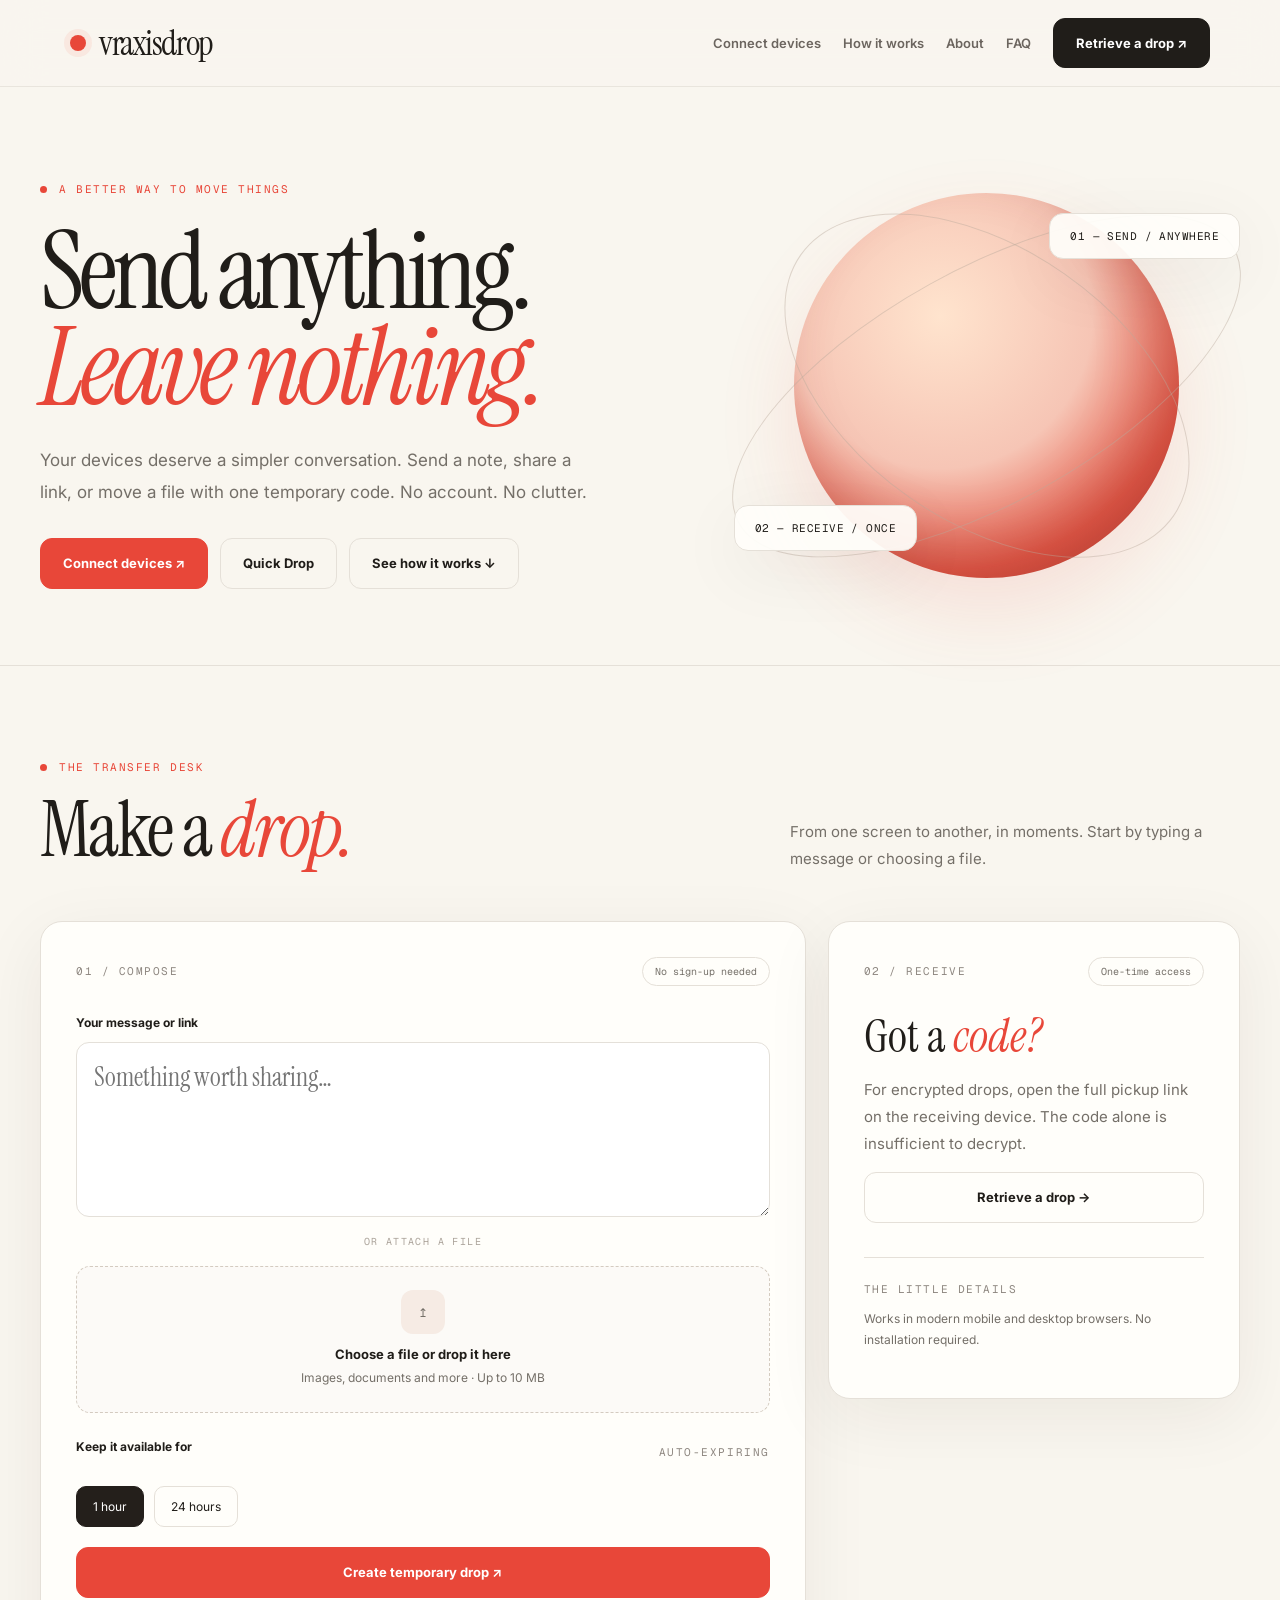
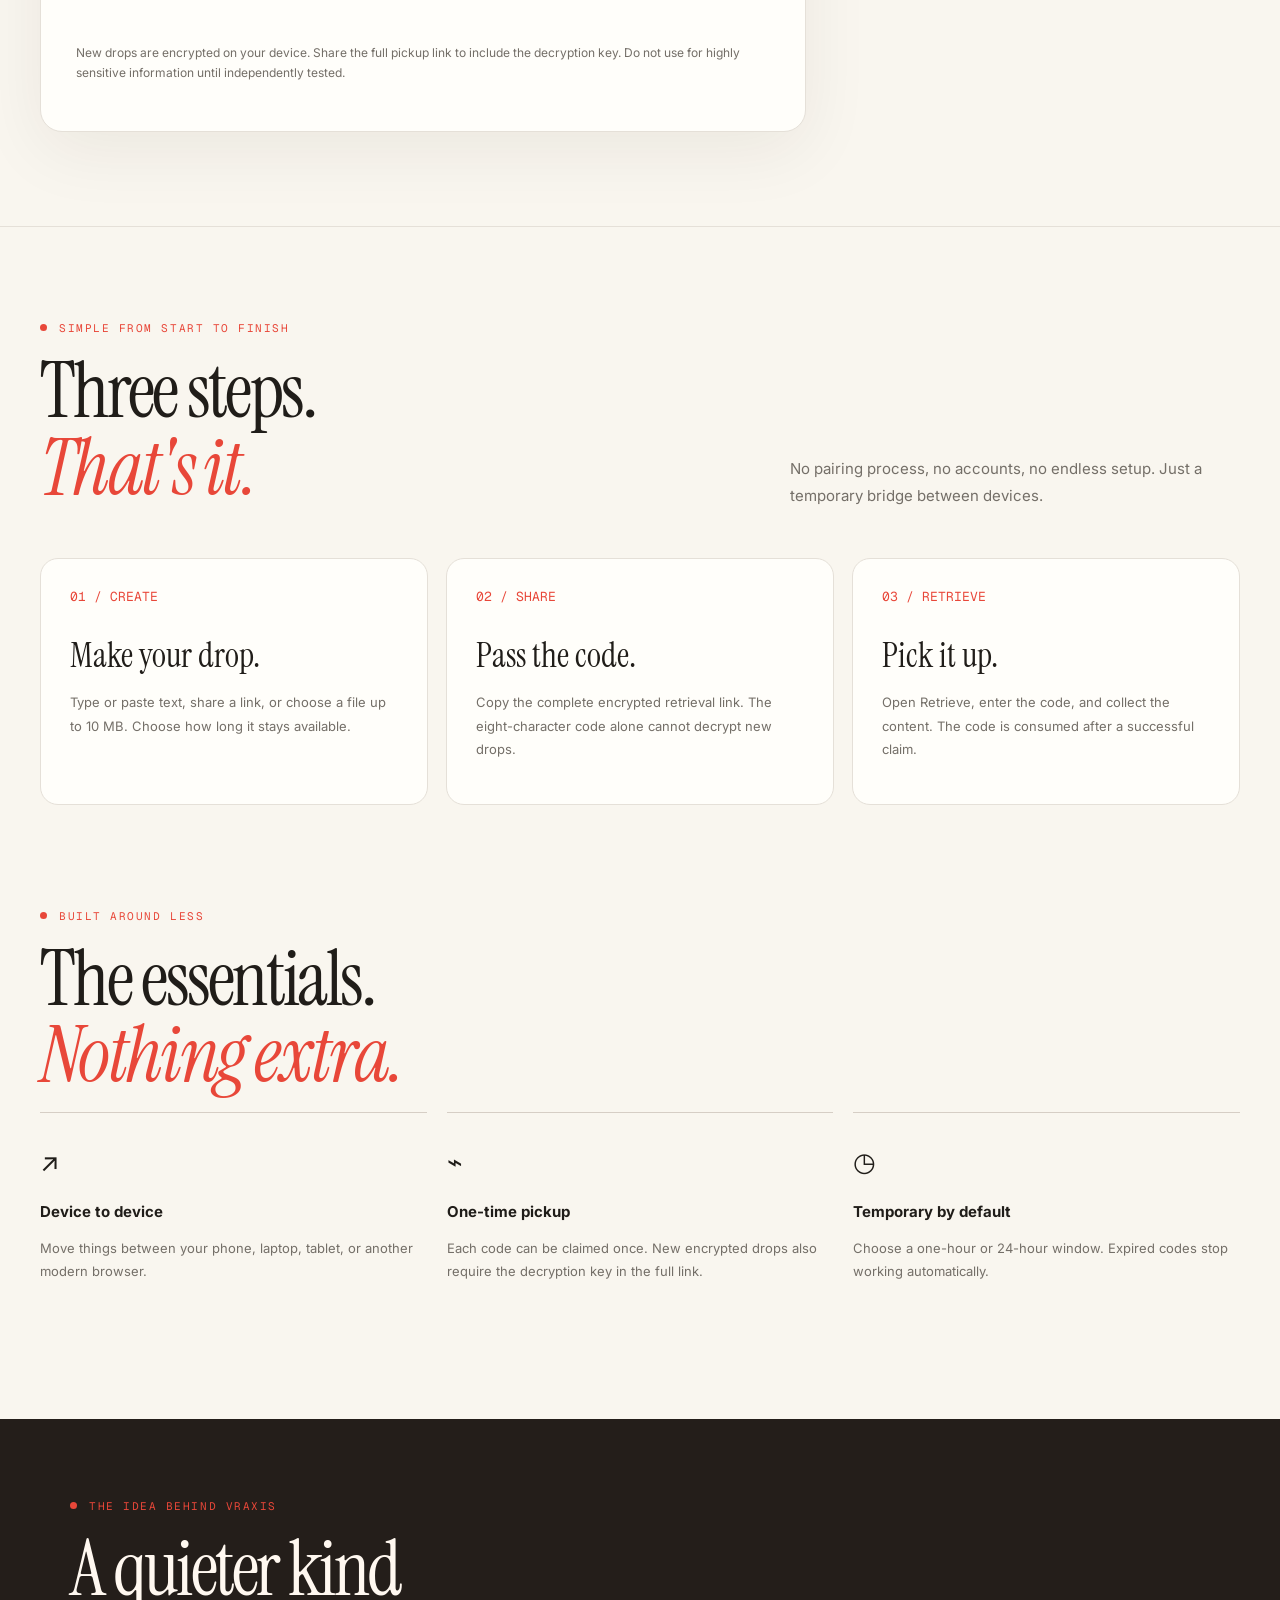
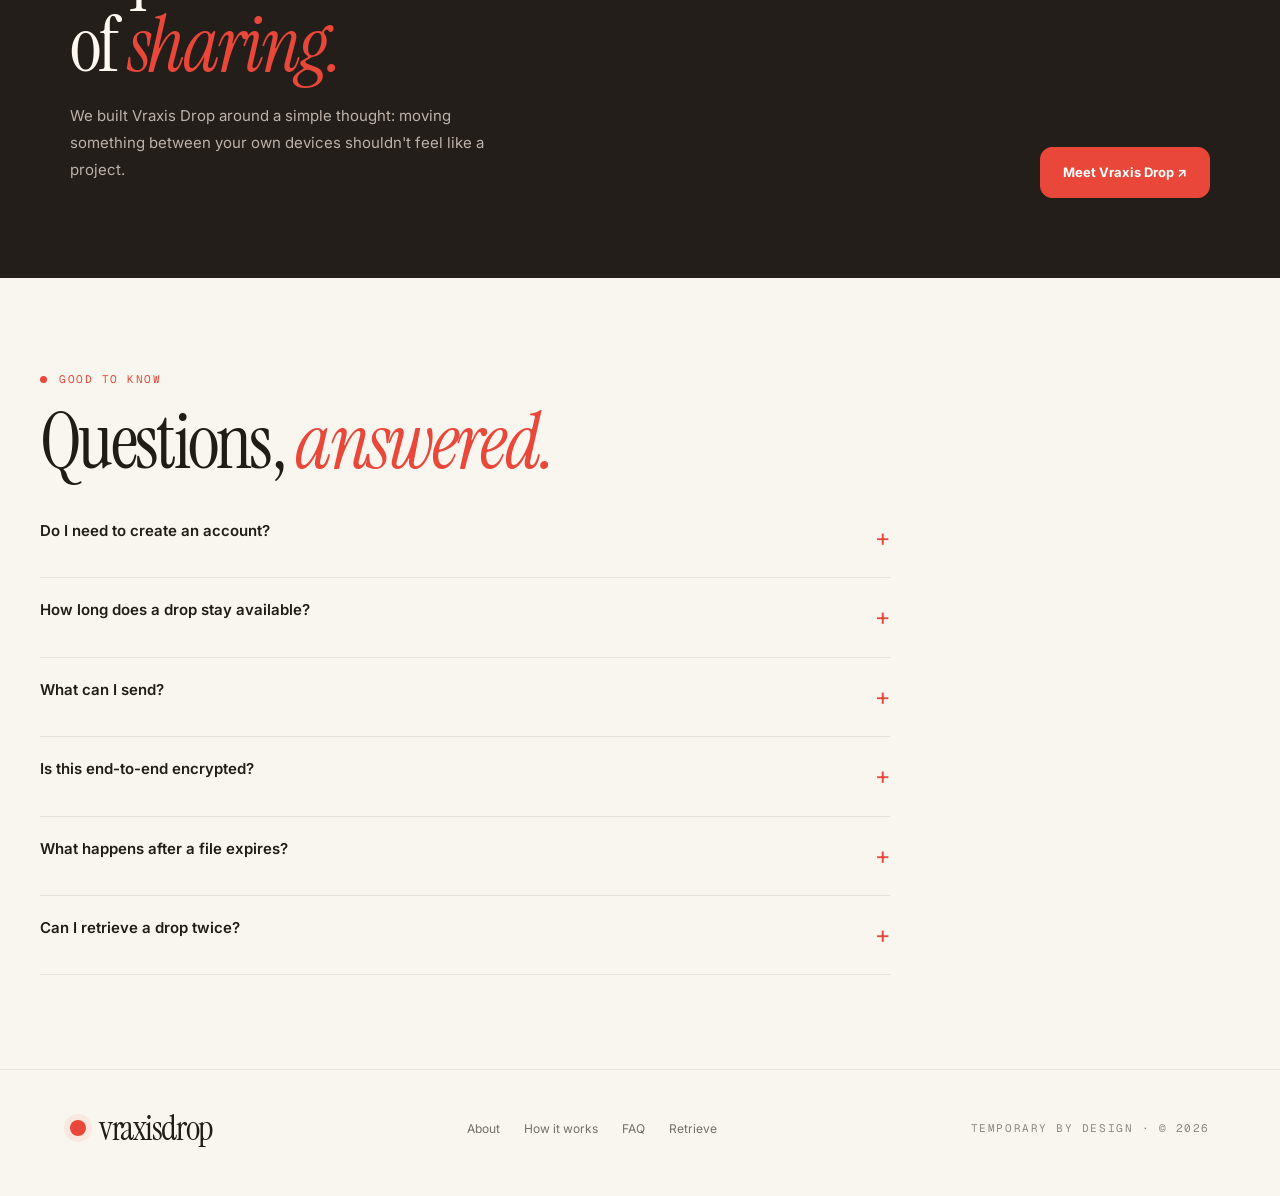
==== commit 9f269035: "Update Quick Drop interface for encrypted links and legacy compatibility" ====
--- a/site/index.html
+++ b/site/index.html
@@ -1 +1 @@
-<!doctype html><html lang="en"><head><meta charset="utf-8"><meta name="viewport" content="width=device-width,initial-scale=1"><meta name="theme-color" content="#f9f6ef"><meta name="description" content="Temporary text and file transfers between devices. No account required."><title>Send anything. Leave nothing. — Vraxis Drop</title><link rel="stylesheet" href="style.css?v=2-1-1"></head><body><div class="nav-wrap"><nav class="nav shell"><a class="brand" href="./"><span class="brand-dot"></span>vraxisdrop</a><div class="nav-links"><a href="connect.html">Connect devices</a><a href="./#how">How it works</a><a href="about.html">About</a><a href="./#faq">FAQ</a><a class="nav-cta" href="retrieve.html">Retrieve a drop ↗</a></div></nav></div><main><section class="hero shell"><div class="hero-grid"><div><div class="eyebrow">A better way to move things</div><h1>Send anything.<br><em>Leave nothing.</em></h1><p class="lead">Your devices deserve a simpler conversation. Send a note, share a link, or move a file with one temporary code. No account. No clutter.</p><div class="hero-actions"><a class="btn ember" href="connect.html">Connect devices ↗</a><a class="btn ghost" href="#drop">Quick Drop</a><a class="btn ghost" href="#how">See how it works ↓</a></div></div><div class="hero-art" aria-hidden="true"><div class="orbit"></div><div class="orbit two"></div><div class="orb"></div><div class="art-label top">01 — SEND / ANYWHERE</div><div class="art-label bottom">02 — RECEIVE / ONCE</div></div></div></section><hr class="divider"><section class="section shell" id="drop"><div class="section-head"><div><div class="eyebrow">The transfer desk</div><h2 class="section-title">Make a <em>drop.</em></h2></div><p class="section-desc">From one screen to another, in moments. Start by typing a message or choosing a file.</p></div><div class="transfer-grid"><form class="panel" id="send"><div class="panel-top"><span class="micro">01 / Compose</span><span class="pill">No sign-up needed</span></div><label class="field-label" for="content">Your message or link</label><textarea id="content" name="content" placeholder="Something worth sharing…"></textarea><div class="split-label">OR ATTACH A FILE</div><label class="file-zone" id="file-zone"><span class="file-icon" aria-hidden="true">↥</span><strong id="file-title">Choose a file or drop it here</strong><span id="file-detail">Images, documents and more · Up to 10 MB</span><input id="file" type="file" name="file"></label><div class="panel-top" style="margin:24px 0 6px"><span class="field-label">Keep it available for</span><span class="micro">Auto-expiring</span></div><div class="expiry"><label><input type="radio" name="expiry" value="1h" checked><span>1 hour</span></label><label><input type="radio" name="expiry" value="24h"><span>24 hours</span></label></div><button class="btn ember full" type="submit">Create temporary drop ↗</button><p id="feedback" class="status" role="status" aria-live="polite"></p><p class="hint">A successful pickup consumes the code. Don't use this prototype for sensitive information yet.</p></form><aside class="panel side-card"><div class="panel-top"><span class="micro">02 / Receive</span><span class="pill">One-time access</span></div><h3 class="panel-title">Got a <em>code?</em></h3><p>Enter the eight-character pickup code on the receiving device. Your drop is available until it's claimed or expires.</p><a class="btn ghost full" href="retrieve.html">Retrieve a drop →</a><div style="margin-top:34px;border-top:1px solid var(--line);padding-top:24px"><div class="micro">The little details</div><p class="hint">Works in modern mobile and desktop browsers. No installation required.</p></div></aside></div></section><hr class="divider"><section class="section shell" id="how"><div class="section-head"><div><div class="eyebrow">Simple from start to finish</div><h2 class="section-title">Three steps.<br><em>That's it.</em></h2></div><p class="section-desc">No pairing process, no accounts, no endless setup. Just a temporary bridge between devices.</p></div><div class="steps"><article class="step"><div class="step-number">01 / CREATE</div><h3>Make your drop.</h3><p>Type or paste text, share a link, or choose a file up to 10 MB. Choose how long it stays available.</p></article><article class="step"><div class="step-number">02 / SHARE</div><h3>Pass the code.</h3><p>Get an eight-character pickup code and share it with your other device—or copy the retrieval link.</p></article><article class="step"><div class="step-number">03 / RETRIEVE</div><h3>Pick it up.</h3><p>Open Retrieve, enter the code, and collect the content. The code is consumed after a successful claim.</p></article></div></section><section class="section shell" style="padding-top:10px"><div class="eyebrow">Built around less</div><h2 class="section-title">The essentials.<br><em>Nothing extra.</em></h2><div class="features"><div class="feature"><div class="feature-icon">↗</div><h3>Device to device</h3><p>Move things between your phone, laptop, tablet, or another modern browser.</p></div><div class="feature"><div class="feature-icon">⌁</div><h3>One-time pickup</h3><p>Each code can be claimed once. It won't keep working after a successful retrieval.</p></div><div class="feature"><div class="feature-icon">◷</div><h3>Temporary by default</h3><p>Choose a one-hour or 24-hour window. Expired codes stop working automatically.</p></div></div></section><section class="band"><div class="shell section-head" style="margin-bottom:0"><div><div class="eyebrow">The idea behind Vraxis</div><h2 class="section-title">A quieter kind<br>of <em>sharing.</em></h2><p class="section-desc">We built Vraxis Drop around a simple thought: moving something between your own devices shouldn't feel like a project.</p></div><a class="btn" href="about.html">Meet Vraxis Drop ↗</a></div></section><section class="section shell" id="faq"><div class="eyebrow">Good to know</div><h2 class="section-title">Questions, <em>answered.</em></h2><div class="faq"><details><summary>Do I need to create an account?</summary><p>No. You can create and retrieve temporary drops without registering.</p></details><details><summary>How long does a drop stay available?</summary><p>Choose one hour or 24 hours. A drop also becomes unavailable immediately after its first successful retrieval.</p></details><details><summary>What can I send?</summary><p>Text, links, and files up to 10 MB. If you select a file, the file is sent instead of the text in the message field.</p></details><details><summary>Is this end-to-end encrypted?</summary><p>No. The current prototype uses HTTPS in transit and private server-side storage, but it does not provide end-to-end encryption. Avoid sharing highly sensitive content.</p></details><details><summary>What happens after a file expires?</summary><p>The pickup code stops working. Background cleanup of expired stored files is still being developed.</p></details><details><summary>Can I retrieve a drop twice?</summary><p>No. A code is designed for a single successful claim. Make a new drop if you need to share it again.</p></details></div></section></main><footer class="footer"><div class="shell footer-row"><a class="brand" href="./"><span class="brand-dot"></span>vraxisdrop</a><div class="footer-links"><a href="about.html">About</a><a href="./#how">How it works</a><a href="./#faq">FAQ</a><a href="retrieve.html">Retrieve</a></div><span class="micro">Temporary by design · © 2026</span></div></footer><script src="config.js"></script><script src="app.js?v=2-1-1"></script></body></html>+<!doctype html><html lang="en"><head><meta charset="utf-8"><meta name="viewport" content="width=device-width,initial-scale=1"><meta name="theme-color" content="#f9f6ef"><meta name="description" content="Temporary text and file transfers between devices. No account required."><title>Send anything. Leave nothing. — Vraxis Drop</title><link rel="stylesheet" href="style.css?v=2-1-1"></head><body><div class="nav-wrap"><nav class="nav shell"><a class="brand" href="./"><span class="brand-dot"></span>vraxisdrop</a><div class="nav-links"><a href="connect.html">Connect devices</a><a href="./#how">How it works</a><a href="about.html">About</a><a href="./#faq">FAQ</a><a class="nav-cta" href="retrieve.html">Retrieve a drop ↗</a></div></nav></div><main><section class="hero shell"><div class="hero-grid"><div><div class="eyebrow">A better way to move things</div><h1>Send anything.<br><em>Leave nothing.</em></h1><p class="lead">Your devices deserve a simpler conversation. Send a note, share a link, or move a file with one temporary code. No account. No clutter.</p><div class="hero-actions"><a class="btn ember" href="connect.html">Connect devices ↗</a><a class="btn ghost" href="#drop">Quick Drop</a><a class="btn ghost" href="#how">See how it works ↓</a></div></div><div class="hero-art" aria-hidden="true"><div class="orbit"></div><div class="orbit two"></div><div class="orb"></div><div class="art-label top">01 — SEND / ANYWHERE</div><div class="art-label bottom">02 — RECEIVE / ONCE</div></div></div></section><hr class="divider"><section class="section shell" id="drop"><div class="section-head"><div><div class="eyebrow">The transfer desk</div><h2 class="section-title">Make a <em>drop.</em></h2></div><p class="section-desc">From one screen to another, in moments. Start by typing a message or choosing a file.</p></div><div class="transfer-grid"><form class="panel" id="send"><div class="panel-top"><span class="micro">01 / Compose</span><span class="pill">No sign-up needed</span></div><label class="field-label" for="content">Your message or link</label><textarea id="content" name="content" placeholder="Something worth sharing…"></textarea><div class="split-label">OR ATTACH A FILE</div><label class="file-zone" id="file-zone"><span class="file-icon" aria-hidden="true">↥</span><strong id="file-title">Choose a file or drop it here</strong><span id="file-detail">Images, documents and more · Up to 10 MB</span><input id="file" type="file" name="file"></label><div class="panel-top" style="margin:24px 0 6px"><span class="field-label">Keep it available for</span><span class="micro">Auto-expiring</span></div><div class="expiry"><label><input type="radio" name="expiry" value="1h" checked><span>1 hour</span></label><label><input type="radio" name="expiry" value="24h"><span>24 hours</span></label></div><button class="btn ember full" type="submit">Create temporary drop ↗</button><p id="feedback" class="status" role="status" aria-live="polite"></p><p class="hint">New drops are encrypted on your device. Share the full pickup link to include the decryption key. Do not use for highly sensitive information until independently tested.</p></form><aside class="panel side-card"><div class="panel-top"><span class="micro">02 / Receive</span><span class="pill">One-time access</span></div><h3 class="panel-title">Got a <em>code?</em></h3><p>For encrypted drops, open the full pickup link on the receiving device. The code alone is insufficient to decrypt.</p><a class="btn ghost full" href="retrieve.html">Retrieve a drop →</a><div style="margin-top:34px;border-top:1px solid var(--line);padding-top:24px"><div class="micro">The little details</div><p class="hint">Works in modern mobile and desktop browsers. No installation required.</p></div></aside></div></section><hr class="divider"><section class="section shell" id="how"><div class="section-head"><div><div class="eyebrow">Simple from start to finish</div><h2 class="section-title">Three steps.<br><em>That's it.</em></h2></div><p class="section-desc">No pairing process, no accounts, no endless setup. Just a temporary bridge between devices.</p></div><div class="steps"><article class="step"><div class="step-number">01 / CREATE</div><h3>Make your drop.</h3><p>Type or paste text, share a link, or choose a file up to 10 MB. Choose how long it stays available.</p></article><article class="step"><div class="step-number">02 / SHARE</div><h3>Pass the code.</h3><p>Copy the complete encrypted retrieval link. The eight-character code alone cannot decrypt new drops.</p></article><article class="step"><div class="step-number">03 / RETRIEVE</div><h3>Pick it up.</h3><p>Open Retrieve, enter the code, and collect the content. The code is consumed after a successful claim.</p></article></div></section><section class="section shell" style="padding-top:10px"><div class="eyebrow">Built around less</div><h2 class="section-title">The essentials.<br><em>Nothing extra.</em></h2><div class="features"><div class="feature"><div class="feature-icon">↗</div><h3>Device to device</h3><p>Move things between your phone, laptop, tablet, or another modern browser.</p></div><div class="feature"><div class="feature-icon">⌁</div><h3>One-time pickup</h3><p>Each code can be claimed once. New encrypted drops also require the decryption key in the full link.</p></div><div class="feature"><div class="feature-icon">◷</div><h3>Temporary by default</h3><p>Choose a one-hour or 24-hour window. Expired codes stop working automatically.</p></div></div></section><section class="band"><div class="shell section-head" style="margin-bottom:0"><div><div class="eyebrow">The idea behind Vraxis</div><h2 class="section-title">A quieter kind<br>of <em>sharing.</em></h2><p class="section-desc">We built Vraxis Drop around a simple thought: moving something between your own devices shouldn't feel like a project.</p></div><a class="btn" href="about.html">Meet Vraxis Drop ↗</a></div></section><section class="section shell" id="faq"><div class="eyebrow">Good to know</div><h2 class="section-title">Questions, <em>answered.</em></h2><div class="faq"><details><summary>Do I need to create an account?</summary><p>No. You can create and retrieve temporary drops without registering.</p></details><details><summary>How long does a drop stay available?</summary><p>Choose one hour or 24 hours. A drop also becomes unavailable immediately after its first successful retrieval.</p></details><details><summary>What can I send?</summary><p>Text, links, and files up to 9 MB for encrypted uploads. If you select a file, the file is sent instead of the text in the message field.</p></details><details><summary>Is this end-to-end encrypted?</summary><p>New Quick Drops are encrypted in your browser using AES-256-GCM before upload. The key is contained in the full pickup link, not sent to Supabase. Older drops may be unencrypted. This feature has not yet undergone independent security review.</p></details><details><summary>What happens after a file expires?</summary><p>The pickup code stops working. Background cleanup of expired stored files is still being developed.</p></details><details><summary>Can I retrieve a drop twice?</summary><p>No. A code is designed for a single successful claim. Make a new drop if you need to share it again.</p></details></div></section></main><footer class="footer"><div class="shell footer-row"><a class="brand" href="./"><span class="brand-dot"></span>vraxisdrop</a><div class="footer-links"><a href="about.html">About</a><a href="./#how">How it works</a><a href="./#faq">FAQ</a><a href="retrieve.html">Retrieve</a></div><span class="micro">Temporary by design · © 2026</span></div></footer><script src="config.js"></script><script src="app.js?v=2-2-0"></script></body></html>
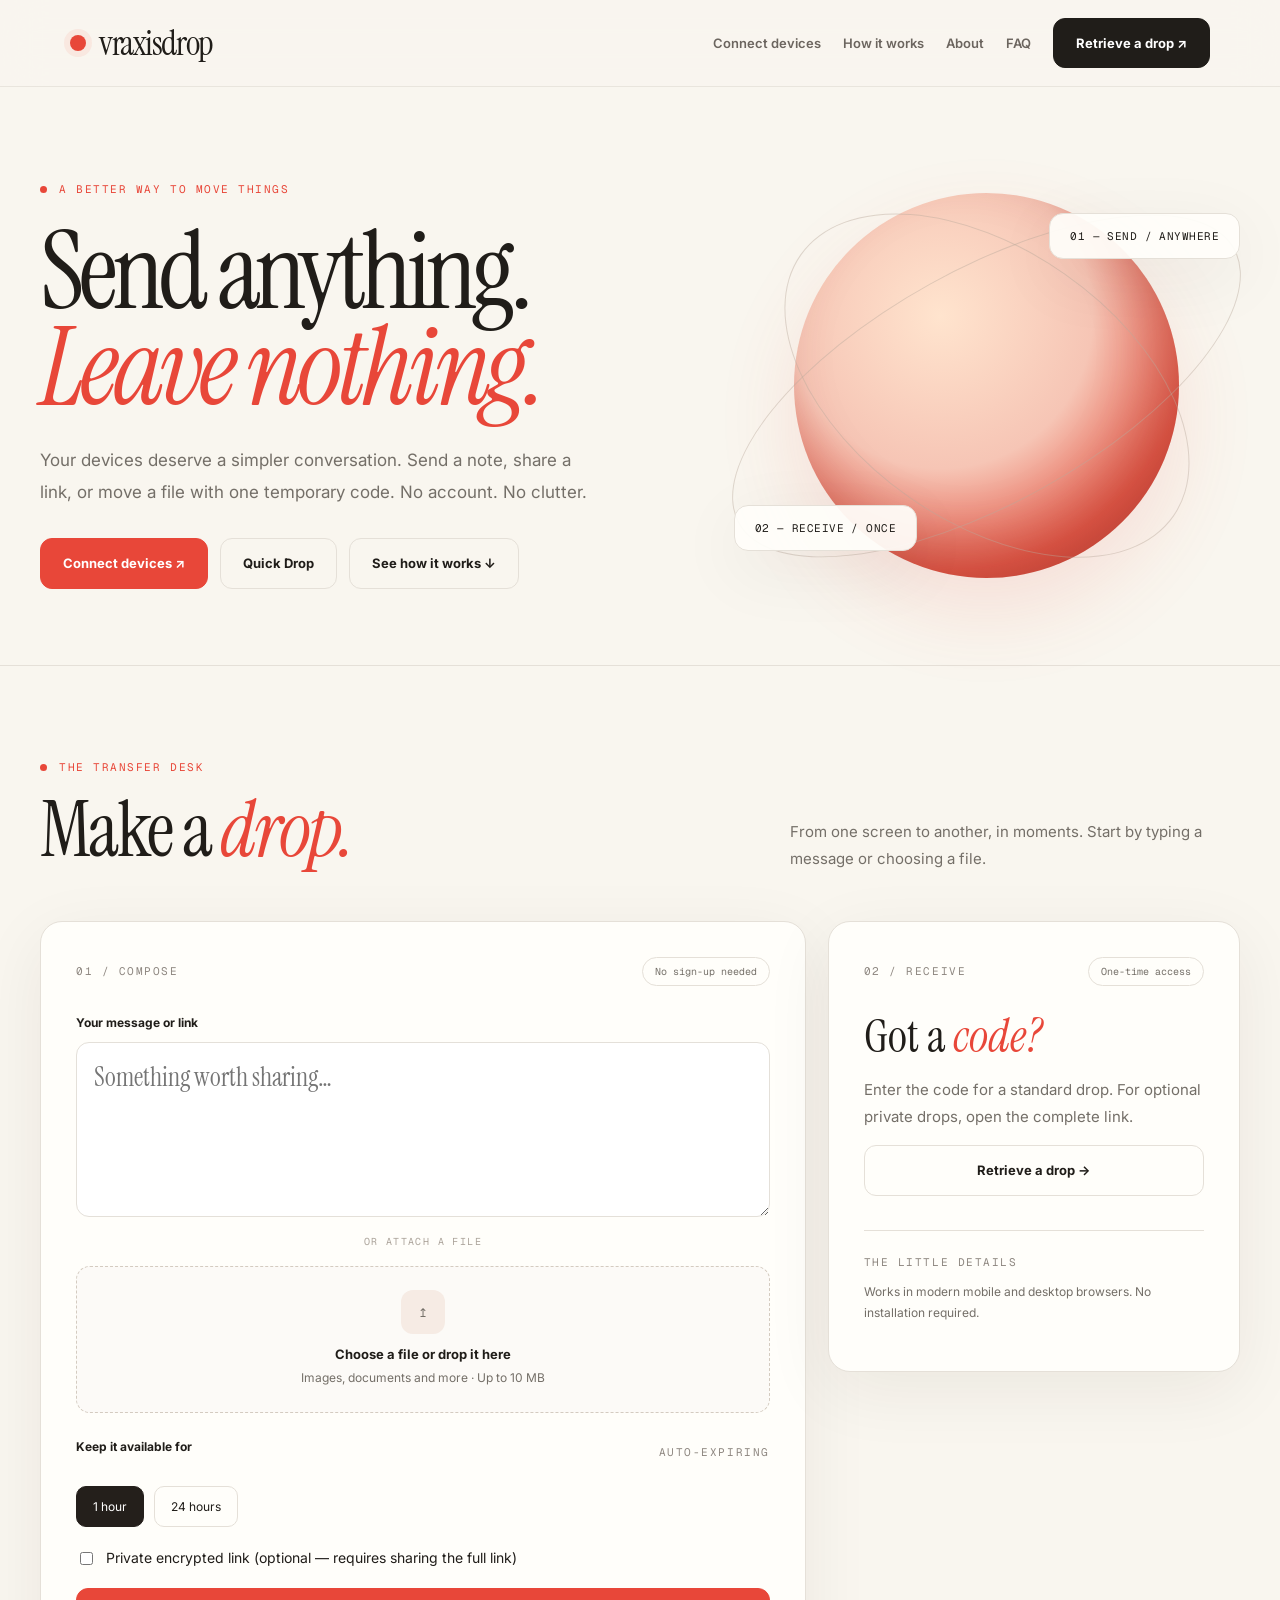
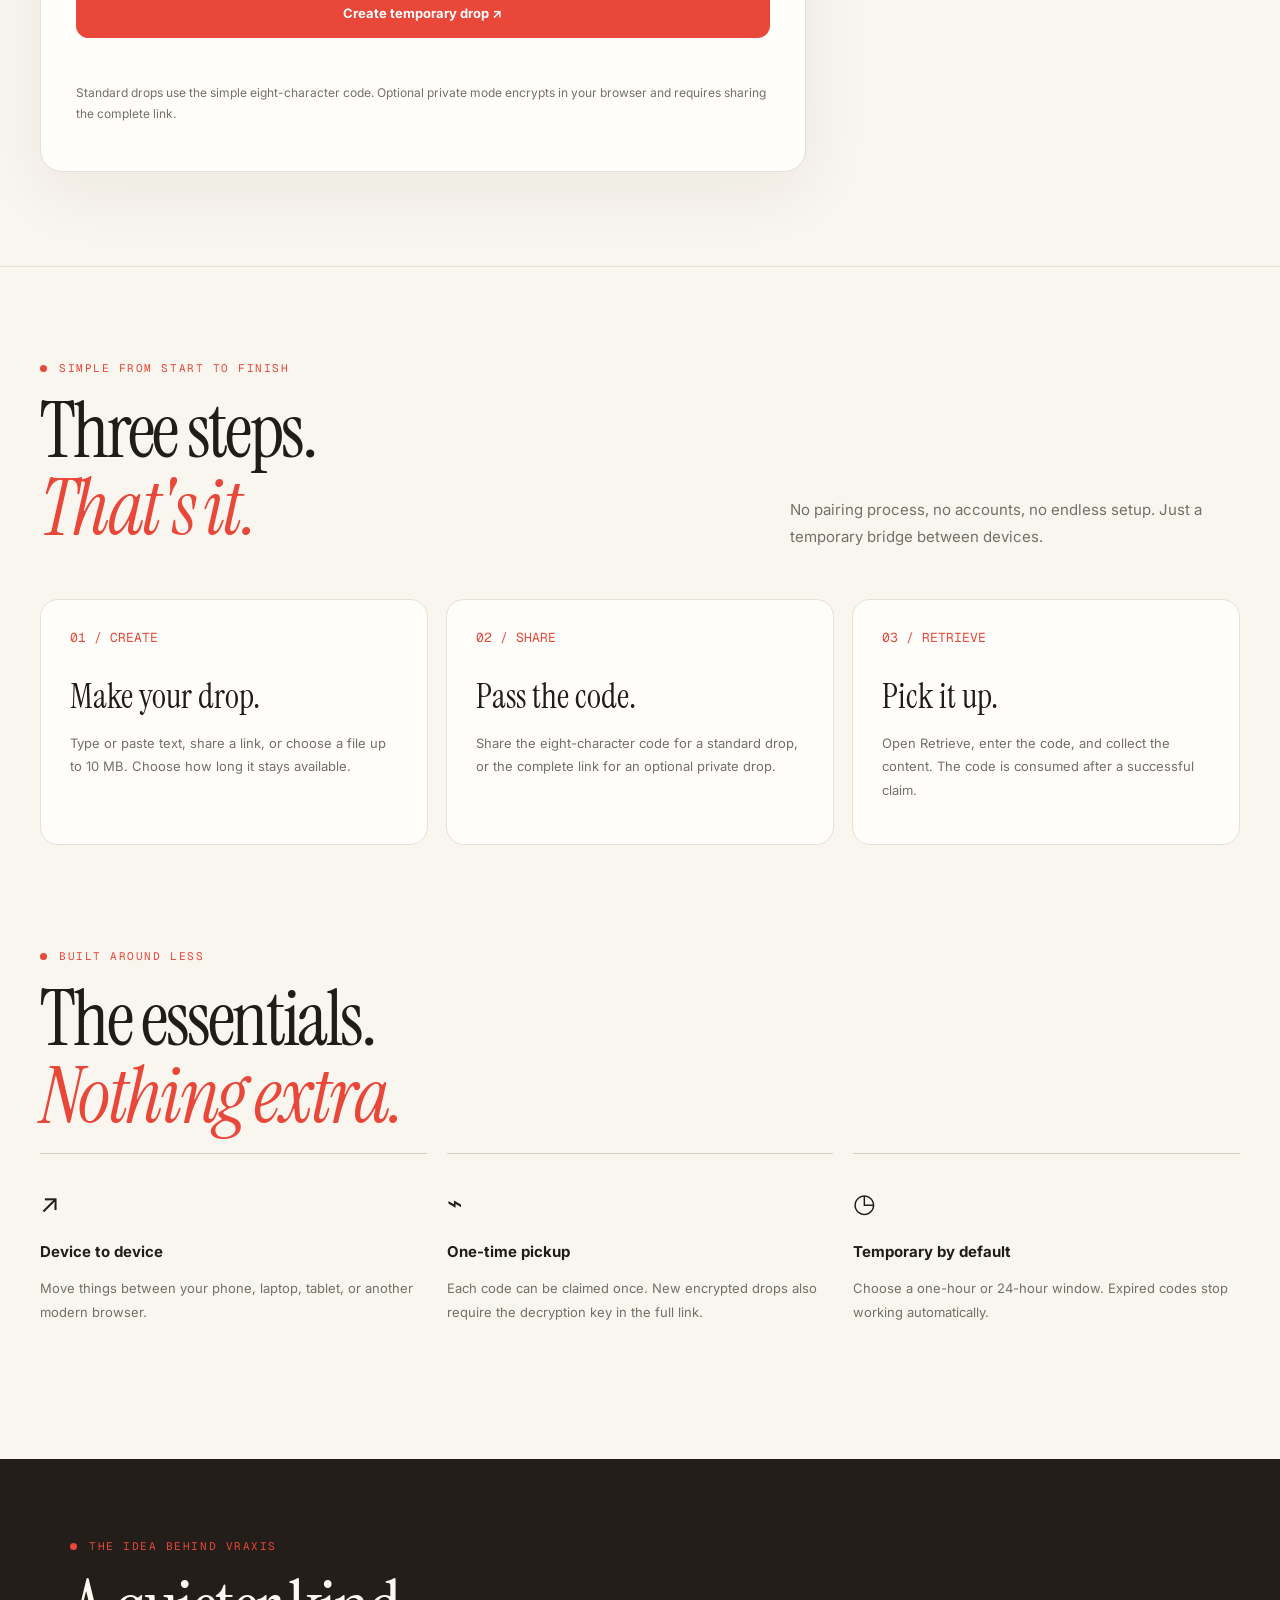
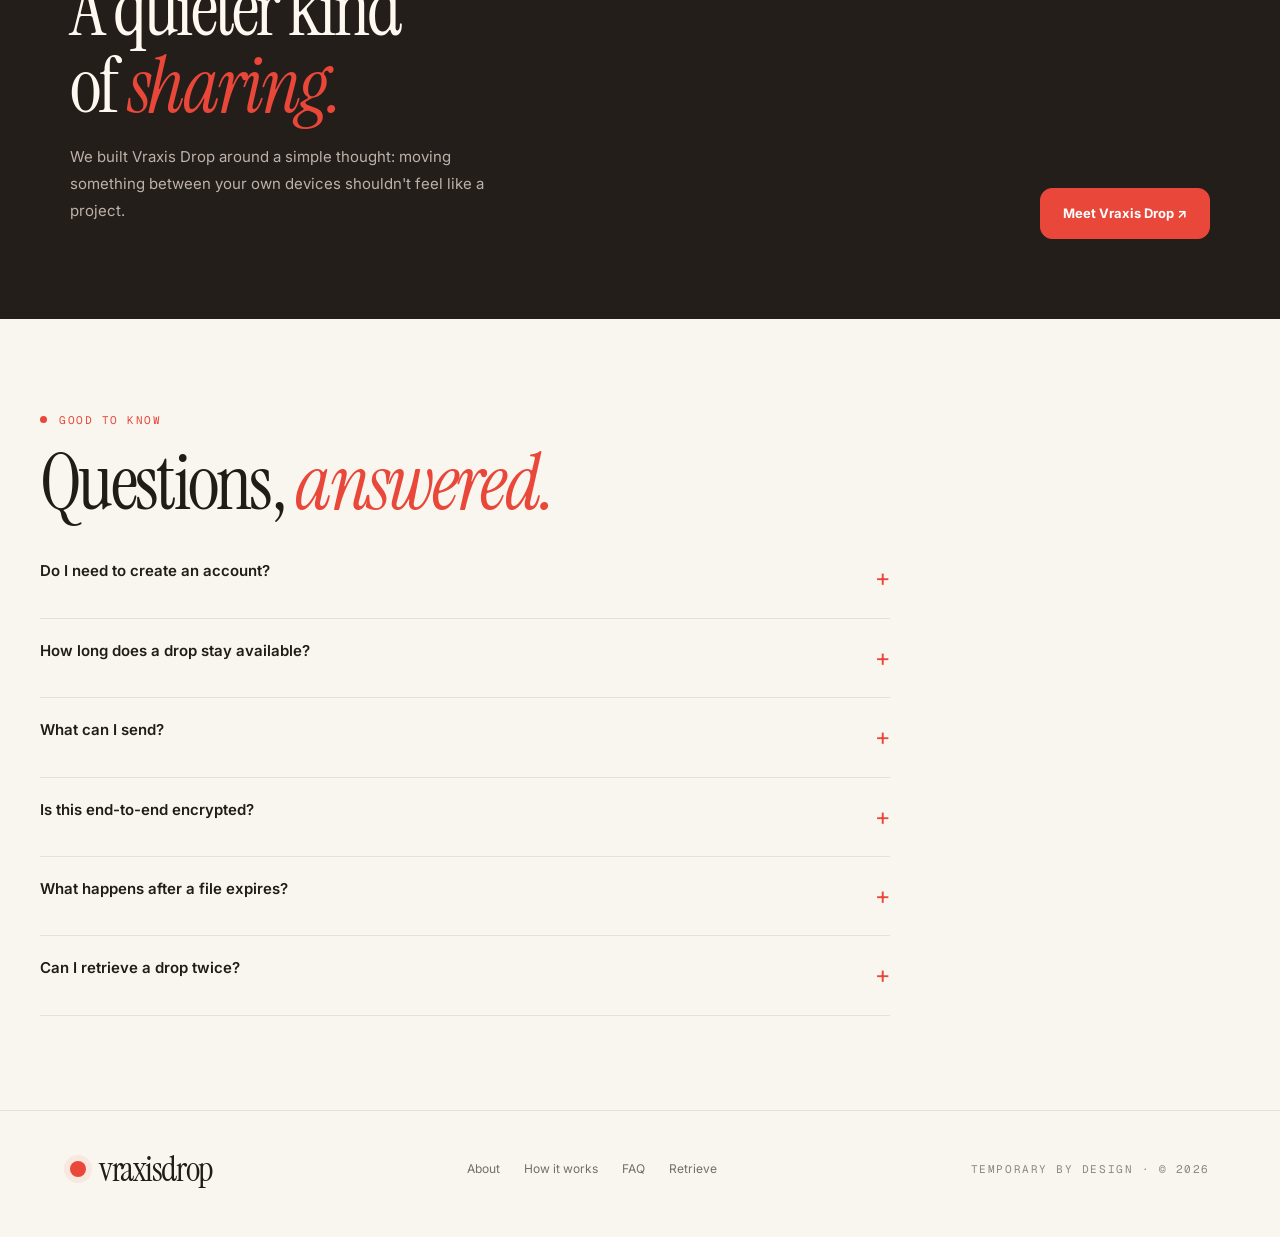
==== commit cca05628: "Restore code-first Quick Drop UI and offer optional private mode" ====
--- a/site/index.html
+++ b/site/index.html
@@ -1 +1 @@
-<!doctype html><html lang="en"><head><meta charset="utf-8"><meta name="viewport" content="width=device-width,initial-scale=1"><meta name="theme-color" content="#f9f6ef"><meta name="description" content="Temporary text and file transfers between devices. No account required."><title>Send anything. Leave nothing. — Vraxis Drop</title><link rel="stylesheet" href="style.css?v=2-1-1"></head><body><div class="nav-wrap"><nav class="nav shell"><a class="brand" href="./"><span class="brand-dot"></span>vraxisdrop</a><div class="nav-links"><a href="connect.html">Connect devices</a><a href="./#how">How it works</a><a href="about.html">About</a><a href="./#faq">FAQ</a><a class="nav-cta" href="retrieve.html">Retrieve a drop ↗</a></div></nav></div><main><section class="hero shell"><div class="hero-grid"><div><div class="eyebrow">A better way to move things</div><h1>Send anything.<br><em>Leave nothing.</em></h1><p class="lead">Your devices deserve a simpler conversation. Send a note, share a link, or move a file with one temporary code. No account. No clutter.</p><div class="hero-actions"><a class="btn ember" href="connect.html">Connect devices ↗</a><a class="btn ghost" href="#drop">Quick Drop</a><a class="btn ghost" href="#how">See how it works ↓</a></div></div><div class="hero-art" aria-hidden="true"><div class="orbit"></div><div class="orbit two"></div><div class="orb"></div><div class="art-label top">01 — SEND / ANYWHERE</div><div class="art-label bottom">02 — RECEIVE / ONCE</div></div></div></section><hr class="divider"><section class="section shell" id="drop"><div class="section-head"><div><div class="eyebrow">The transfer desk</div><h2 class="section-title">Make a <em>drop.</em></h2></div><p class="section-desc">From one screen to another, in moments. Start by typing a message or choosing a file.</p></div><div class="transfer-grid"><form class="panel" id="send"><div class="panel-top"><span class="micro">01 / Compose</span><span class="pill">No sign-up needed</span></div><label class="field-label" for="content">Your message or link</label><textarea id="content" name="content" placeholder="Something worth sharing…"></textarea><div class="split-label">OR ATTACH A FILE</div><label class="file-zone" id="file-zone"><span class="file-icon" aria-hidden="true">↥</span><strong id="file-title">Choose a file or drop it here</strong><span id="file-detail">Images, documents and more · Up to 10 MB</span><input id="file" type="file" name="file"></label><div class="panel-top" style="margin:24px 0 6px"><span class="field-label">Keep it available for</span><span class="micro">Auto-expiring</span></div><div class="expiry"><label><input type="radio" name="expiry" value="1h" checked><span>1 hour</span></label><label><input type="radio" name="expiry" value="24h"><span>24 hours</span></label></div><button class="btn ember full" type="submit">Create temporary drop ↗</button><p id="feedback" class="status" role="status" aria-live="polite"></p><p class="hint">New drops are encrypted on your device. Share the full pickup link to include the decryption key. Do not use for highly sensitive information until independently tested.</p></form><aside class="panel side-card"><div class="panel-top"><span class="micro">02 / Receive</span><span class="pill">One-time access</span></div><h3 class="panel-title">Got a <em>code?</em></h3><p>For encrypted drops, open the full pickup link on the receiving device. The code alone is insufficient to decrypt.</p><a class="btn ghost full" href="retrieve.html">Retrieve a drop →</a><div style="margin-top:34px;border-top:1px solid var(--line);padding-top:24px"><div class="micro">The little details</div><p class="hint">Works in modern mobile and desktop browsers. No installation required.</p></div></aside></div></section><hr class="divider"><section class="section shell" id="how"><div class="section-head"><div><div class="eyebrow">Simple from start to finish</div><h2 class="section-title">Three steps.<br><em>That's it.</em></h2></div><p class="section-desc">No pairing process, no accounts, no endless setup. Just a temporary bridge between devices.</p></div><div class="steps"><article class="step"><div class="step-number">01 / CREATE</div><h3>Make your drop.</h3><p>Type or paste text, share a link, or choose a file up to 10 MB. Choose how long it stays available.</p></article><article class="step"><div class="step-number">02 / SHARE</div><h3>Pass the code.</h3><p>Copy the complete encrypted retrieval link. The eight-character code alone cannot decrypt new drops.</p></article><article class="step"><div class="step-number">03 / RETRIEVE</div><h3>Pick it up.</h3><p>Open Retrieve, enter the code, and collect the content. The code is consumed after a successful claim.</p></article></div></section><section class="section shell" style="padding-top:10px"><div class="eyebrow">Built around less</div><h2 class="section-title">The essentials.<br><em>Nothing extra.</em></h2><div class="features"><div class="feature"><div class="feature-icon">↗</div><h3>Device to device</h3><p>Move things between your phone, laptop, tablet, or another modern browser.</p></div><div class="feature"><div class="feature-icon">⌁</div><h3>One-time pickup</h3><p>Each code can be claimed once. New encrypted drops also require the decryption key in the full link.</p></div><div class="feature"><div class="feature-icon">◷</div><h3>Temporary by default</h3><p>Choose a one-hour or 24-hour window. Expired codes stop working automatically.</p></div></div></section><section class="band"><div class="shell section-head" style="margin-bottom:0"><div><div class="eyebrow">The idea behind Vraxis</div><h2 class="section-title">A quieter kind<br>of <em>sharing.</em></h2><p class="section-desc">We built Vraxis Drop around a simple thought: moving something between your own devices shouldn't feel like a project.</p></div><a class="btn" href="about.html">Meet Vraxis Drop ↗</a></div></section><section class="section shell" id="faq"><div class="eyebrow">Good to know</div><h2 class="section-title">Questions, <em>answered.</em></h2><div class="faq"><details><summary>Do I need to create an account?</summary><p>No. You can create and retrieve temporary drops without registering.</p></details><details><summary>How long does a drop stay available?</summary><p>Choose one hour or 24 hours. A drop also becomes unavailable immediately after its first successful retrieval.</p></details><details><summary>What can I send?</summary><p>Text, links, and files up to 9 MB for encrypted uploads. If you select a file, the file is sent instead of the text in the message field.</p></details><details><summary>Is this end-to-end encrypted?</summary><p>New Quick Drops are encrypted in your browser using AES-256-GCM before upload. The key is contained in the full pickup link, not sent to Supabase. Older drops may be unencrypted. This feature has not yet undergone independent security review.</p></details><details><summary>What happens after a file expires?</summary><p>The pickup code stops working. Background cleanup of expired stored files is still being developed.</p></details><details><summary>Can I retrieve a drop twice?</summary><p>No. A code is designed for a single successful claim. Make a new drop if you need to share it again.</p></details></div></section></main><footer class="footer"><div class="shell footer-row"><a class="brand" href="./"><span class="brand-dot"></span>vraxisdrop</a><div class="footer-links"><a href="about.html">About</a><a href="./#how">How it works</a><a href="./#faq">FAQ</a><a href="retrieve.html">Retrieve</a></div><span class="micro">Temporary by design · © 2026</span></div></footer><script src="config.js"></script><script src="app.js?v=2-2-0"></script></body></html>+<!doctype html><html lang="en"><head><meta charset="utf-8"><meta name="viewport" content="width=device-width,initial-scale=1"><meta name="theme-color" content="#f9f6ef"><meta name="description" content="Temporary text and file transfers between devices. No account required."><title>Send anything. Leave nothing. — Vraxis Drop</title><link rel="stylesheet" href="style.css?v=2-1-1"></head><body><div class="nav-wrap"><nav class="nav shell"><a class="brand" href="./"><span class="brand-dot"></span>vraxisdrop</a><div class="nav-links"><a href="connect.html">Connect devices</a><a href="./#how">How it works</a><a href="about.html">About</a><a href="./#faq">FAQ</a><a class="nav-cta" href="retrieve.html">Retrieve a drop ↗</a></div></nav></div><main><section class="hero shell"><div class="hero-grid"><div><div class="eyebrow">A better way to move things</div><h1>Send anything.<br><em>Leave nothing.</em></h1><p class="lead">Your devices deserve a simpler conversation. Send a note, share a link, or move a file with one temporary code. No account. No clutter.</p><div class="hero-actions"><a class="btn ember" href="connect.html">Connect devices ↗</a><a class="btn ghost" href="#drop">Quick Drop</a><a class="btn ghost" href="#how">See how it works ↓</a></div></div><div class="hero-art" aria-hidden="true"><div class="orbit"></div><div class="orbit two"></div><div class="orb"></div><div class="art-label top">01 — SEND / ANYWHERE</div><div class="art-label bottom">02 — RECEIVE / ONCE</div></div></div></section><hr class="divider"><section class="section shell" id="drop"><div class="section-head"><div><div class="eyebrow">The transfer desk</div><h2 class="section-title">Make a <em>drop.</em></h2></div><p class="section-desc">From one screen to another, in moments. Start by typing a message or choosing a file.</p></div><div class="transfer-grid"><form class="panel" id="send"><div class="panel-top"><span class="micro">01 / Compose</span><span class="pill">No sign-up needed</span></div><label class="field-label" for="content">Your message or link</label><textarea id="content" name="content" placeholder="Something worth sharing…"></textarea><div class="split-label">OR ATTACH A FILE</div><label class="file-zone" id="file-zone"><span class="file-icon" aria-hidden="true">↥</span><strong id="file-title">Choose a file or drop it here</strong><span id="file-detail">Images, documents and more · Up to 10 MB</span><input id="file" type="file" name="file"></label><div class="panel-top" style="margin:24px 0 6px"><span class="field-label">Keep it available for</span><span class="micro">Auto-expiring</span></div><div class="expiry"><label><input type="radio" name="expiry" value="1h" checked><span>1 hour</span></label><label><input type="radio" name="expiry" value="24h"><span>24 hours</span></label></div><label style="display:flex;gap:10px;align-items:center;margin:18px 0;font-size:14px"><input id="private-mode" type="checkbox"> Private encrypted link (optional — requires sharing the full link)</label><button class="btn ember full" type="submit">Create temporary drop ↗</button><p id="feedback" class="status" role="status" aria-live="polite"></p><p class="hint">Standard drops use the simple eight-character code. Optional private mode encrypts in your browser and requires sharing the complete link.</p></form><aside class="panel side-card"><div class="panel-top"><span class="micro">02 / Receive</span><span class="pill">One-time access</span></div><h3 class="panel-title">Got a <em>code?</em></h3><p>Enter the code for a standard drop. For optional private drops, open the complete link.</p><a class="btn ghost full" href="retrieve.html">Retrieve a drop →</a><div style="margin-top:34px;border-top:1px solid var(--line);padding-top:24px"><div class="micro">The little details</div><p class="hint">Works in modern mobile and desktop browsers. No installation required.</p></div></aside></div></section><hr class="divider"><section class="section shell" id="how"><div class="section-head"><div><div class="eyebrow">Simple from start to finish</div><h2 class="section-title">Three steps.<br><em>That's it.</em></h2></div><p class="section-desc">No pairing process, no accounts, no endless setup. Just a temporary bridge between devices.</p></div><div class="steps"><article class="step"><div class="step-number">01 / CREATE</div><h3>Make your drop.</h3><p>Type or paste text, share a link, or choose a file up to 10 MB. Choose how long it stays available.</p></article><article class="step"><div class="step-number">02 / SHARE</div><h3>Pass the code.</h3><p>Share the eight-character code for a standard drop, or the complete link for an optional private drop.</p></article><article class="step"><div class="step-number">03 / RETRIEVE</div><h3>Pick it up.</h3><p>Open Retrieve, enter the code, and collect the content. The code is consumed after a successful claim.</p></article></div></section><section class="section shell" style="padding-top:10px"><div class="eyebrow">Built around less</div><h2 class="section-title">The essentials.<br><em>Nothing extra.</em></h2><div class="features"><div class="feature"><div class="feature-icon">↗</div><h3>Device to device</h3><p>Move things between your phone, laptop, tablet, or another modern browser.</p></div><div class="feature"><div class="feature-icon">⌁</div><h3>One-time pickup</h3><p>Each code can be claimed once. New encrypted drops also require the decryption key in the full link.</p></div><div class="feature"><div class="feature-icon">◷</div><h3>Temporary by default</h3><p>Choose a one-hour or 24-hour window. Expired codes stop working automatically.</p></div></div></section><section class="band"><div class="shell section-head" style="margin-bottom:0"><div><div class="eyebrow">The idea behind Vraxis</div><h2 class="section-title">A quieter kind<br>of <em>sharing.</em></h2><p class="section-desc">We built Vraxis Drop around a simple thought: moving something between your own devices shouldn't feel like a project.</p></div><a class="btn" href="about.html">Meet Vraxis Drop ↗</a></div></section><section class="section shell" id="faq"><div class="eyebrow">Good to know</div><h2 class="section-title">Questions, <em>answered.</em></h2><div class="faq"><details><summary>Do I need to create an account?</summary><p>No. You can create and retrieve temporary drops without registering.</p></details><details><summary>How long does a drop stay available?</summary><p>Choose one hour or 24 hours. A drop also becomes unavailable immediately after its first successful retrieval.</p></details><details><summary>What can I send?</summary><p>Text, links, and files up to 10 MB for standard drops or 9 MB in Private Mode. If you select a file, the file is sent instead of the text in the message field.</p></details><details><summary>Is this end-to-end encrypted?</summary><p>Standard Quick Drops are not end-to-end encrypted. Optional Private Mode encrypts content in the browser using AES-256-GCM and requires the complete pickup link. Private Mode has not undergone independent security review.</p></details><details><summary>What happens after a file expires?</summary><p>The pickup code stops working. Background cleanup of expired stored files is still being developed.</p></details><details><summary>Can I retrieve a drop twice?</summary><p>No. A code is designed for a single successful claim. Make a new drop if you need to share it again.</p></details></div></section></main><footer class="footer"><div class="shell footer-row"><a class="brand" href="./"><span class="brand-dot"></span>vraxisdrop</a><div class="footer-links"><a href="about.html">About</a><a href="./#how">How it works</a><a href="./#faq">FAQ</a><a href="retrieve.html">Retrieve</a></div><span class="micro">Temporary by design · © 2026</span></div></footer><script src="config.js"></script><script src="app.js?v=2-3-0"></script></body></html>
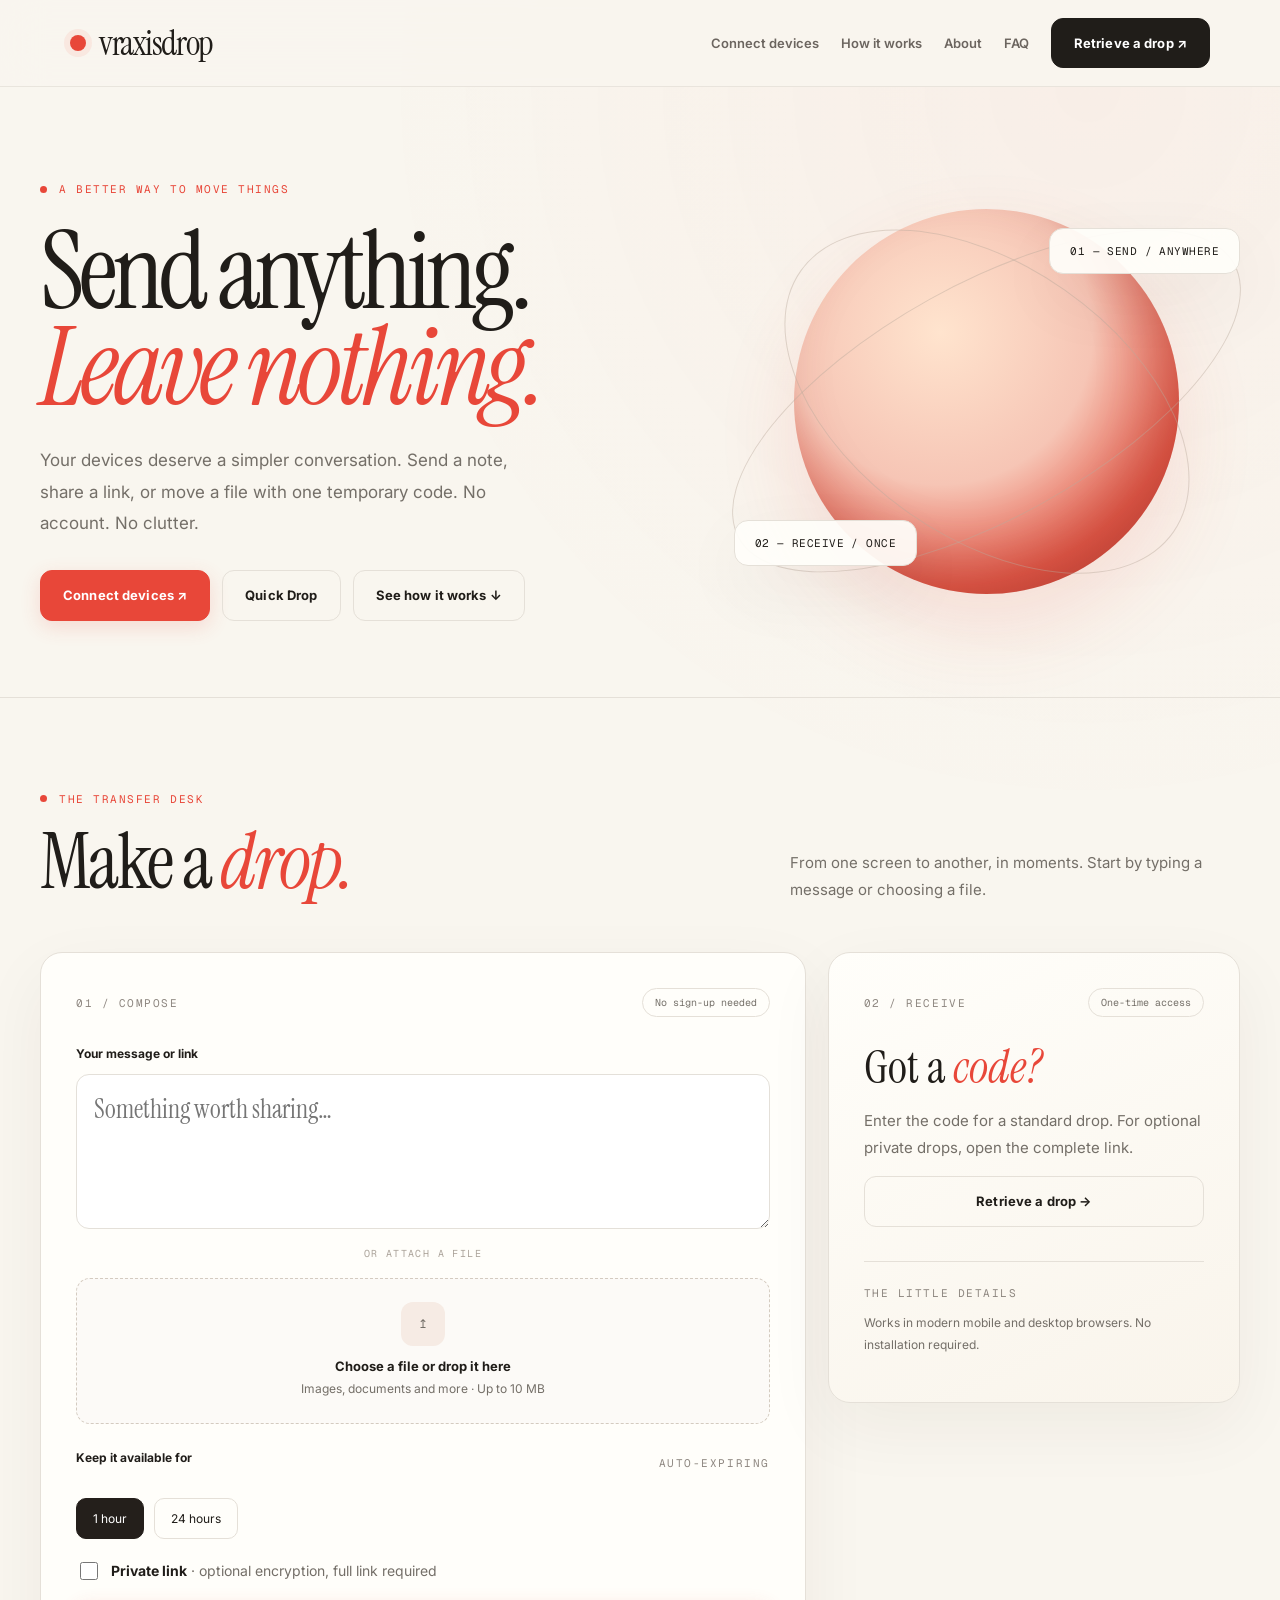
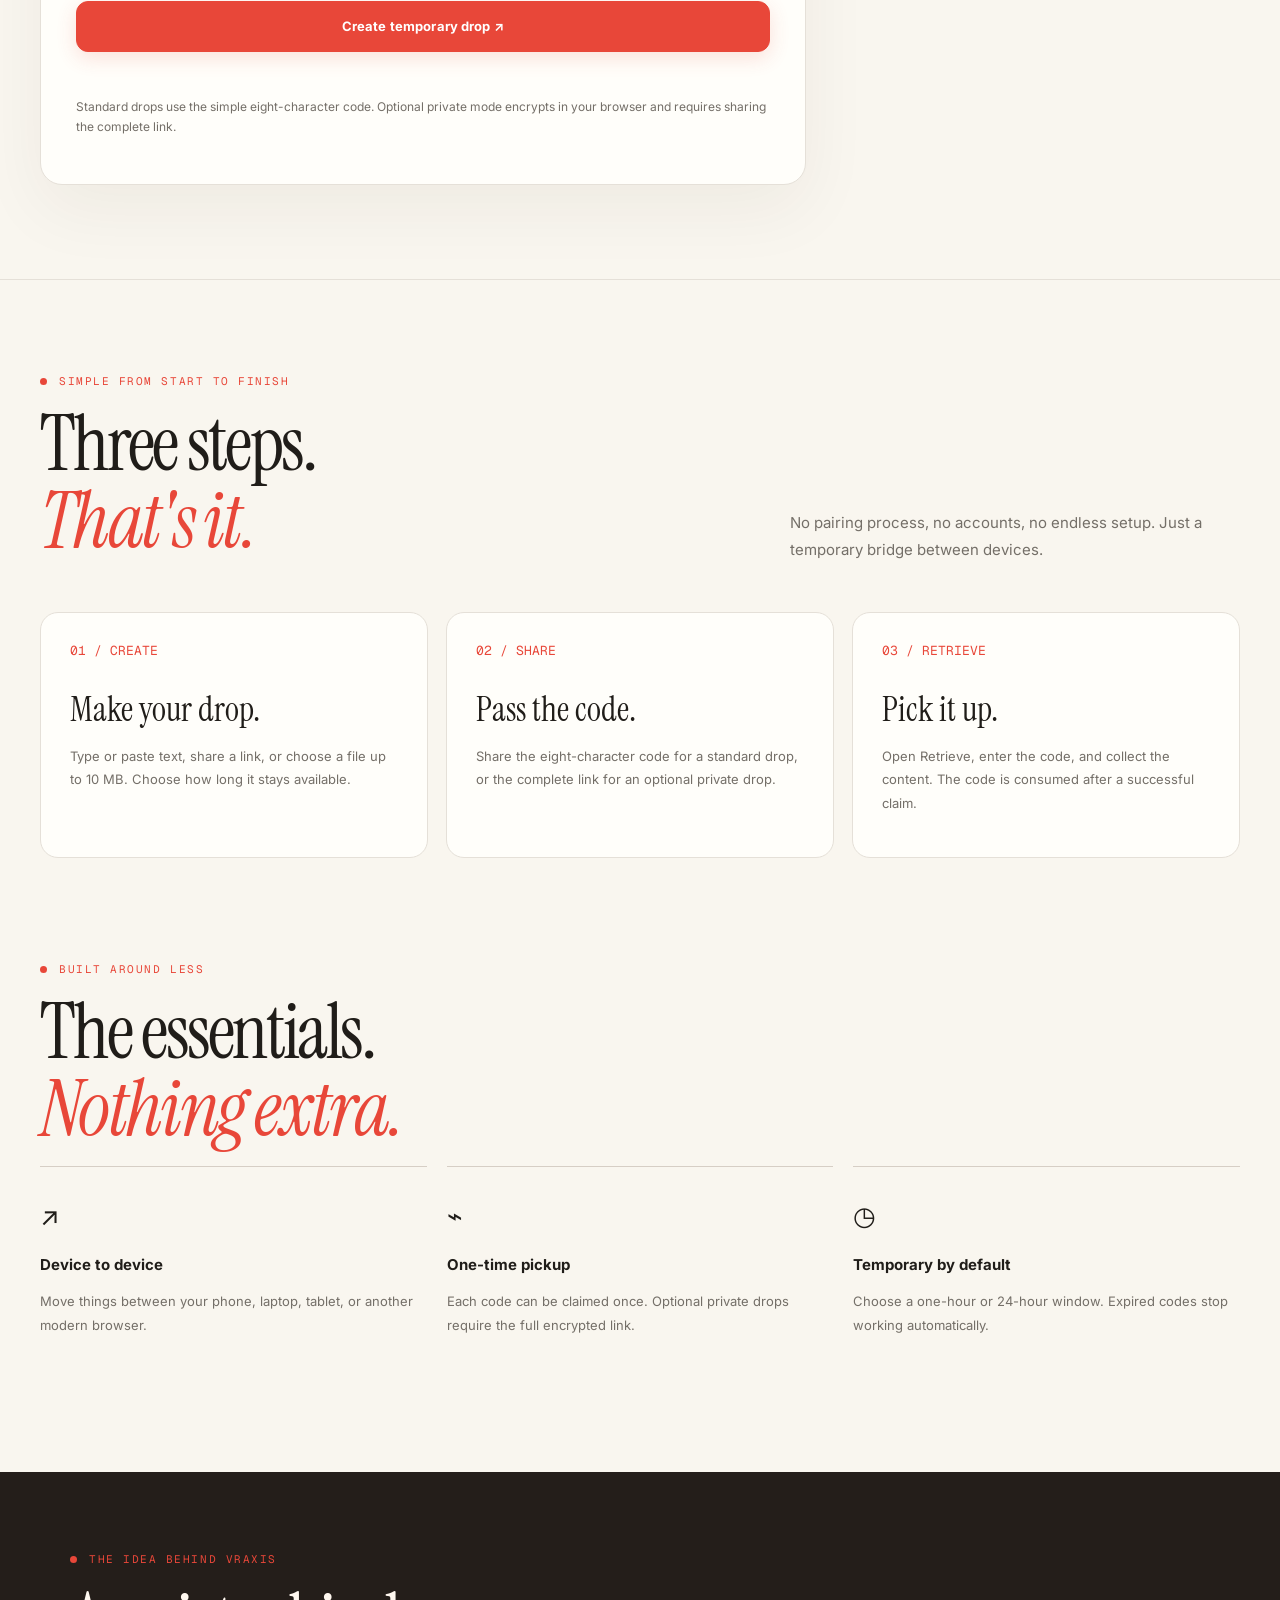
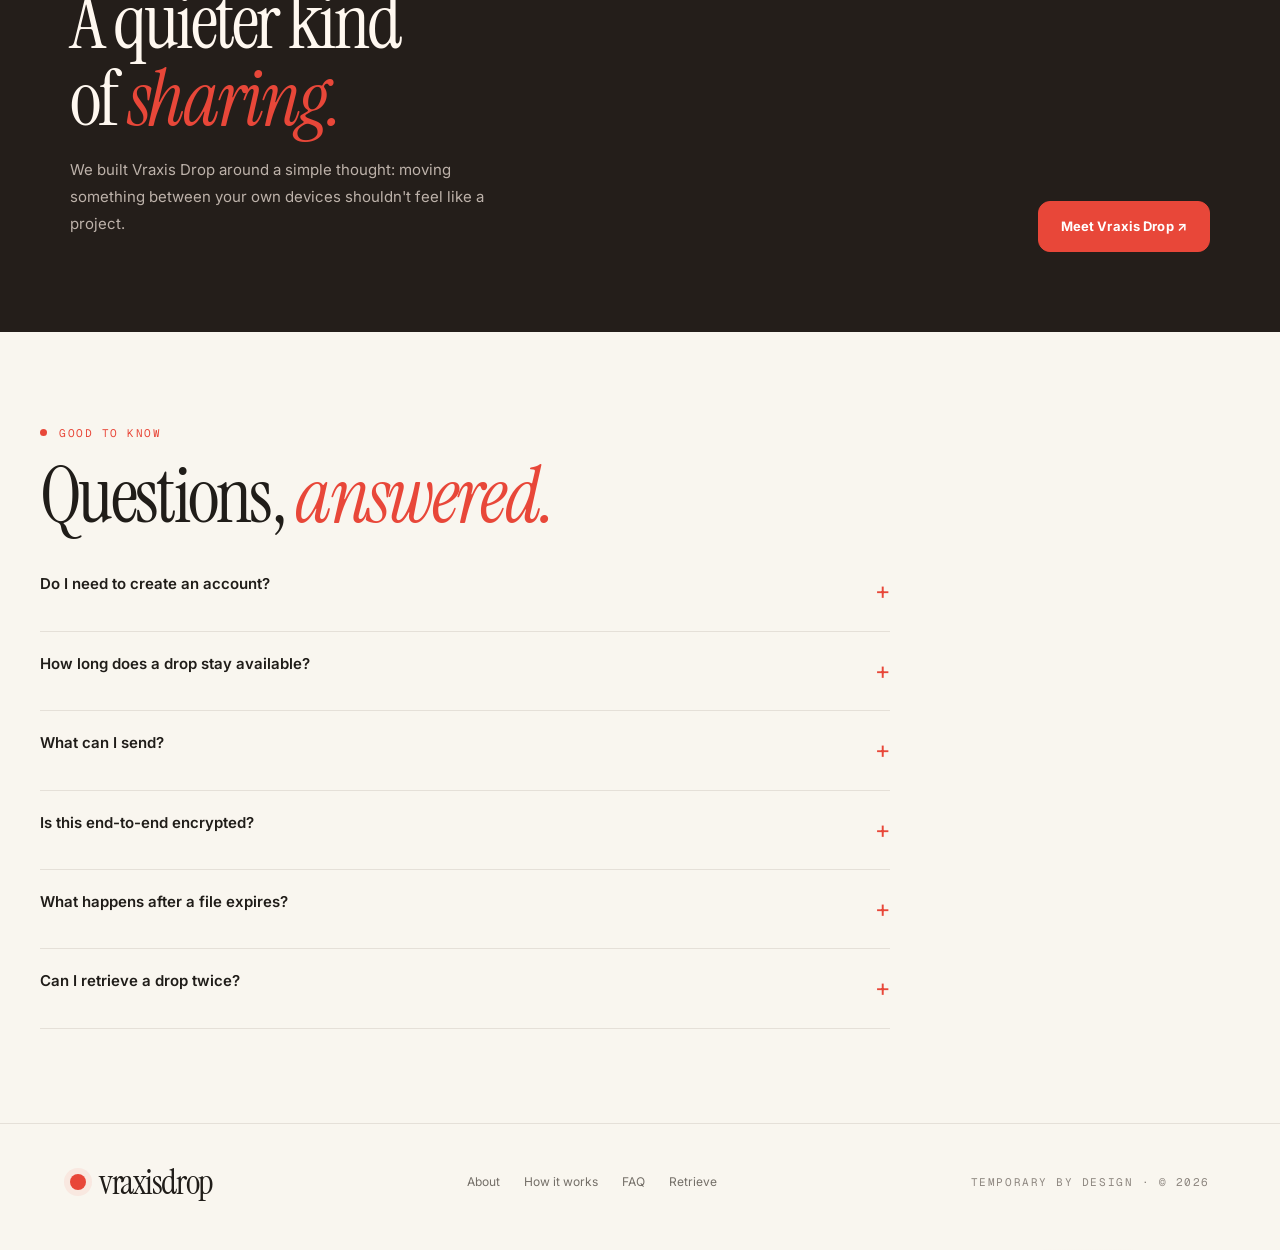
==== commit d131bd0a: "Release V2.4 Quick Drop responsive UI and cache-bust assets" ====
--- a/site/index.html
+++ b/site/index.html
@@ -1 +1 @@
-<!doctype html><html lang="en"><head><meta charset="utf-8"><meta name="viewport" content="width=device-width,initial-scale=1"><meta name="theme-color" content="#f9f6ef"><meta name="description" content="Temporary text and file transfers between devices. No account required."><title>Send anything. Leave nothing. — Vraxis Drop</title><link rel="stylesheet" href="style.css?v=2-1-1"></head><body><div class="nav-wrap"><nav class="nav shell"><a class="brand" href="./"><span class="brand-dot"></span>vraxisdrop</a><div class="nav-links"><a href="connect.html">Connect devices</a><a href="./#how">How it works</a><a href="about.html">About</a><a href="./#faq">FAQ</a><a class="nav-cta" href="retrieve.html">Retrieve a drop ↗</a></div></nav></div><main><section class="hero shell"><div class="hero-grid"><div><div class="eyebrow">A better way to move things</div><h1>Send anything.<br><em>Leave nothing.</em></h1><p class="lead">Your devices deserve a simpler conversation. Send a note, share a link, or move a file with one temporary code. No account. No clutter.</p><div class="hero-actions"><a class="btn ember" href="connect.html">Connect devices ↗</a><a class="btn ghost" href="#drop">Quick Drop</a><a class="btn ghost" href="#how">See how it works ↓</a></div></div><div class="hero-art" aria-hidden="true"><div class="orbit"></div><div class="orbit two"></div><div class="orb"></div><div class="art-label top">01 — SEND / ANYWHERE</div><div class="art-label bottom">02 — RECEIVE / ONCE</div></div></div></section><hr class="divider"><section class="section shell" id="drop"><div class="section-head"><div><div class="eyebrow">The transfer desk</div><h2 class="section-title">Make a <em>drop.</em></h2></div><p class="section-desc">From one screen to another, in moments. Start by typing a message or choosing a file.</p></div><div class="transfer-grid"><form class="panel" id="send"><div class="panel-top"><span class="micro">01 / Compose</span><span class="pill">No sign-up needed</span></div><label class="field-label" for="content">Your message or link</label><textarea id="content" name="content" placeholder="Something worth sharing…"></textarea><div class="split-label">OR ATTACH A FILE</div><label class="file-zone" id="file-zone"><span class="file-icon" aria-hidden="true">↥</span><strong id="file-title">Choose a file or drop it here</strong><span id="file-detail">Images, documents and more · Up to 10 MB</span><input id="file" type="file" name="file"></label><div class="panel-top" style="margin:24px 0 6px"><span class="field-label">Keep it available for</span><span class="micro">Auto-expiring</span></div><div class="expiry"><label><input type="radio" name="expiry" value="1h" checked><span>1 hour</span></label><label><input type="radio" name="expiry" value="24h"><span>24 hours</span></label></div><label style="display:flex;gap:10px;align-items:center;margin:18px 0;font-size:14px"><input id="private-mode" type="checkbox"> Private encrypted link (optional — requires sharing the full link)</label><button class="btn ember full" type="submit">Create temporary drop ↗</button><p id="feedback" class="status" role="status" aria-live="polite"></p><p class="hint">Standard drops use the simple eight-character code. Optional private mode encrypts in your browser and requires sharing the complete link.</p></form><aside class="panel side-card"><div class="panel-top"><span class="micro">02 / Receive</span><span class="pill">One-time access</span></div><h3 class="panel-title">Got a <em>code?</em></h3><p>Enter the code for a standard drop. For optional private drops, open the complete link.</p><a class="btn ghost full" href="retrieve.html">Retrieve a drop →</a><div style="margin-top:34px;border-top:1px solid var(--line);padding-top:24px"><div class="micro">The little details</div><p class="hint">Works in modern mobile and desktop browsers. No installation required.</p></div></aside></div></section><hr class="divider"><section class="section shell" id="how"><div class="section-head"><div><div class="eyebrow">Simple from start to finish</div><h2 class="section-title">Three steps.<br><em>That's it.</em></h2></div><p class="section-desc">No pairing process, no accounts, no endless setup. Just a temporary bridge between devices.</p></div><div class="steps"><article class="step"><div class="step-number">01 / CREATE</div><h3>Make your drop.</h3><p>Type or paste text, share a link, or choose a file up to 10 MB. Choose how long it stays available.</p></article><article class="step"><div class="step-number">02 / SHARE</div><h3>Pass the code.</h3><p>Share the eight-character code for a standard drop, or the complete link for an optional private drop.</p></article><article class="step"><div class="step-number">03 / RETRIEVE</div><h3>Pick it up.</h3><p>Open Retrieve, enter the code, and collect the content. The code is consumed after a successful claim.</p></article></div></section><section class="section shell" style="padding-top:10px"><div class="eyebrow">Built around less</div><h2 class="section-title">The essentials.<br><em>Nothing extra.</em></h2><div class="features"><div class="feature"><div class="feature-icon">↗</div><h3>Device to device</h3><p>Move things between your phone, laptop, tablet, or another modern browser.</p></div><div class="feature"><div class="feature-icon">⌁</div><h3>One-time pickup</h3><p>Each code can be claimed once. New encrypted drops also require the decryption key in the full link.</p></div><div class="feature"><div class="feature-icon">◷</div><h3>Temporary by default</h3><p>Choose a one-hour or 24-hour window. Expired codes stop working automatically.</p></div></div></section><section class="band"><div class="shell section-head" style="margin-bottom:0"><div><div class="eyebrow">The idea behind Vraxis</div><h2 class="section-title">A quieter kind<br>of <em>sharing.</em></h2><p class="section-desc">We built Vraxis Drop around a simple thought: moving something between your own devices shouldn't feel like a project.</p></div><a class="btn" href="about.html">Meet Vraxis Drop ↗</a></div></section><section class="section shell" id="faq"><div class="eyebrow">Good to know</div><h2 class="section-title">Questions, <em>answered.</em></h2><div class="faq"><details><summary>Do I need to create an account?</summary><p>No. You can create and retrieve temporary drops without registering.</p></details><details><summary>How long does a drop stay available?</summary><p>Choose one hour or 24 hours. A drop also becomes unavailable immediately after its first successful retrieval.</p></details><details><summary>What can I send?</summary><p>Text, links, and files up to 10 MB for standard drops or 9 MB in Private Mode. If you select a file, the file is sent instead of the text in the message field.</p></details><details><summary>Is this end-to-end encrypted?</summary><p>Standard Quick Drops are not end-to-end encrypted. Optional Private Mode encrypts content in the browser using AES-256-GCM and requires the complete pickup link. Private Mode has not undergone independent security review.</p></details><details><summary>What happens after a file expires?</summary><p>The pickup code stops working. Background cleanup of expired stored files is still being developed.</p></details><details><summary>Can I retrieve a drop twice?</summary><p>No. A code is designed for a single successful claim. Make a new drop if you need to share it again.</p></details></div></section></main><footer class="footer"><div class="shell footer-row"><a class="brand" href="./"><span class="brand-dot"></span>vraxisdrop</a><div class="footer-links"><a href="about.html">About</a><a href="./#how">How it works</a><a href="./#faq">FAQ</a><a href="retrieve.html">Retrieve</a></div><span class="micro">Temporary by design · © 2026</span></div></footer><script src="config.js"></script><script src="app.js?v=2-3-0"></script></body></html>+<!doctype html><html lang="en"><head><meta charset="utf-8"><meta name="viewport" content="width=device-width,initial-scale=1"><meta name="theme-color" content="#f9f6ef"><meta name="description" content="Temporary text and file transfers between devices. No account required."><title>Send anything. Leave nothing. — Vraxis Drop</title><link rel="stylesheet" href="style.css?v=2-4-0"></head><body><div class="nav-wrap"><nav class="nav shell"><a class="brand" href="./"><span class="brand-dot"></span>vraxisdrop</a><div class="nav-links"><a href="connect.html">Connect devices</a><a href="./#how">How it works</a><a href="about.html">About</a><a href="./#faq">FAQ</a><a class="nav-cta" href="retrieve.html">Retrieve a drop ↗</a></div></nav></div><main><section class="hero shell"><div class="hero-grid"><div><div class="eyebrow">A better way to move things</div><h1>Send anything.<br><em>Leave nothing.</em></h1><p class="lead">Your devices deserve a simpler conversation. Send a note, share a link, or move a file with one temporary code. No account. No clutter.</p><div class="hero-actions"><a class="btn ember" href="connect.html">Connect devices ↗</a><a class="btn ghost" href="#drop">Quick Drop</a><a class="btn ghost" href="#how">See how it works ↓</a></div></div><div class="hero-art" aria-hidden="true"><div class="orbit"></div><div class="orbit two"></div><div class="orb"></div><div class="art-label top">01 — SEND / ANYWHERE</div><div class="art-label bottom">02 — RECEIVE / ONCE</div></div></div></section><hr class="divider"><section class="section shell" id="drop"><div class="section-head"><div><div class="eyebrow">The transfer desk</div><h2 class="section-title">Make a <em>drop.</em></h2></div><p class="section-desc">From one screen to another, in moments. Start by typing a message or choosing a file.</p></div><div class="transfer-grid"><form class="panel" id="send"><div class="panel-top"><span class="micro">01 / Compose</span><span class="pill">No sign-up needed</span></div><label class="field-label" for="content">Your message or link</label><textarea id="content" name="content" placeholder="Something worth sharing…"></textarea><div class="split-label">OR ATTACH A FILE</div><label class="file-zone" id="file-zone"><span class="file-icon" aria-hidden="true">↥</span><strong id="file-title">Choose a file or drop it here</strong><span id="file-detail">Images, documents and more · Up to 10 MB</span><input id="file" type="file" name="file"></label><div class="panel-top" style="margin:24px 0 6px"><span class="field-label">Keep it available for</span><span class="micro">Auto-expiring</span></div><div class="expiry"><label><input type="radio" name="expiry" value="1h" checked><span>1 hour</span></label><label><input type="radio" name="expiry" value="24h"><span>24 hours</span></label></div><label style="display:flex;gap:10px;align-items:center;margin:18px 0;font-size:14px"><input id="private-mode" type="checkbox"><span><strong>Private link</strong> <span style="color:var(--muted)">· optional encryption, full link required</span></span></label><button class="btn ember full" type="submit">Create temporary drop ↗</button><p id="feedback" class="status" role="status" aria-live="polite"></p><p class="hint">Standard drops use the simple eight-character code. Optional private mode encrypts in your browser and requires sharing the complete link.</p></form><aside class="panel side-card"><div class="panel-top"><span class="micro">02 / Receive</span><span class="pill">One-time access</span></div><h3 class="panel-title">Got a <em>code?</em></h3><p>Enter the code for a standard drop. For optional private drops, open the complete link.</p><a class="btn ghost full" href="retrieve.html">Retrieve a drop →</a><div style="margin-top:34px;border-top:1px solid var(--line);padding-top:24px"><div class="micro">The little details</div><p class="hint">Works in modern mobile and desktop browsers. No installation required.</p></div></aside></div></section><hr class="divider"><section class="section shell" id="how"><div class="section-head"><div><div class="eyebrow">Simple from start to finish</div><h2 class="section-title">Three steps.<br><em>That's it.</em></h2></div><p class="section-desc">No pairing process, no accounts, no endless setup. Just a temporary bridge between devices.</p></div><div class="steps"><article class="step"><div class="step-number">01 / CREATE</div><h3>Make your drop.</h3><p>Type or paste text, share a link, or choose a file up to 10 MB. Choose how long it stays available.</p></article><article class="step"><div class="step-number">02 / SHARE</div><h3>Pass the code.</h3><p>Share the eight-character code for a standard drop, or the complete link for an optional private drop.</p></article><article class="step"><div class="step-number">03 / RETRIEVE</div><h3>Pick it up.</h3><p>Open Retrieve, enter the code, and collect the content. The code is consumed after a successful claim.</p></article></div></section><section class="section shell" style="padding-top:10px"><div class="eyebrow">Built around less</div><h2 class="section-title">The essentials.<br><em>Nothing extra.</em></h2><div class="features"><div class="feature"><div class="feature-icon">↗</div><h3>Device to device</h3><p>Move things between your phone, laptop, tablet, or another modern browser.</p></div><div class="feature"><div class="feature-icon">⌁</div><h3>One-time pickup</h3><p>Each code can be claimed once. Optional private drops require the full encrypted link.</p></div><div class="feature"><div class="feature-icon">◷</div><h3>Temporary by default</h3><p>Choose a one-hour or 24-hour window. Expired codes stop working automatically.</p></div></div></section><section class="band"><div class="shell section-head" style="margin-bottom:0"><div><div class="eyebrow">The idea behind Vraxis</div><h2 class="section-title">A quieter kind<br>of <em>sharing.</em></h2><p class="section-desc">We built Vraxis Drop around a simple thought: moving something between your own devices shouldn't feel like a project.</p></div><a class="btn" href="about.html">Meet Vraxis Drop ↗</a></div></section><section class="section shell" id="faq"><div class="eyebrow">Good to know</div><h2 class="section-title">Questions, <em>answered.</em></h2><div class="faq"><details><summary>Do I need to create an account?</summary><p>No. You can create and retrieve temporary drops without registering.</p></details><details><summary>How long does a drop stay available?</summary><p>Choose one hour or 24 hours. A drop also becomes unavailable immediately after its first successful retrieval.</p></details><details><summary>What can I send?</summary><p>Text, links, and files up to 10 MB for standard drops or 9 MB in Private Mode. If you select a file, the file is sent instead of the text in the message field.</p></details><details><summary>Is this end-to-end encrypted?</summary><p>Standard Quick Drops are not end-to-end encrypted. Optional Private Mode encrypts content in the browser using AES-256-GCM and requires the complete pickup link. Private Mode has not undergone independent security review.</p></details><details><summary>What happens after a file expires?</summary><p>The pickup code stops working. Expired files are cleaned up opportunistically as new drops are created; cleanup is not immediate.</p></details><details><summary>Can I retrieve a drop twice?</summary><p>No. A code is designed for a single successful claim. Make a new drop if you need to share it again.</p></details></div></section></main><footer class="footer"><div class="shell footer-row"><a class="brand" href="./"><span class="brand-dot"></span>vraxisdrop</a><div class="footer-links"><a href="about.html">About</a><a href="./#how">How it works</a><a href="./#faq">FAQ</a><a href="retrieve.html">Retrieve</a></div><span class="micro">Temporary by design · © 2026</span></div></footer><script src="config.js"></script><script src="app.js?v=2-4-0"></script></body></html>
--- a/site/style.css
+++ b/site/style.css
@@ -6,3 +6,66 @@
 .nav-wrap .nav-links{display:flex;align-items:center;flex-wrap:nowrap;gap:22px}
 .nav-wrap .nav-links>a{white-space:nowrap}
 @media(max-width:760px){.nav-wrap .nav{height:72px;gap:10px}.nav-wrap .nav-links>a:not(.nav-cta){display:none!important}.nav-wrap .nav-links{gap:0}.nav-wrap .nav-cta{display:inline-flex;font-size:11px;padding:11px 13px;max-width:160px}.nav-wrap .brand{font-size:29px}.panel{background:var(--white);border:1px solid var(--line);border-radius:18px;padding:23px;box-shadow:var(--shadow)}.panel-top{display:flex;align-items:center;justify-content:space-between;gap:12px}.micro,.pill{font-size:10px}.retrieve-wrap .page-title{font-size:clamp(60px,11vw,85px)}}
+
+
+/* V2.4 — editorial polish, accessible interactions and mobile-first transfer desk */
+:root{--shadow:0 24px 70px rgba(48,35,22,.055)}
+body{background:radial-gradient(ellipse 75% 22% at 85% 2%,rgba(232,71,57,.045),transparent 75%),var(--paper)}
+.nav-wrap{backdrop-filter:blur(22px) saturate(130%);-webkit-backdrop-filter:blur(22px) saturate(130%)}
+.nav-cta,.btn{min-height:46px;letter-spacing:.01em}
+.btn.ember{box-shadow:0 6px 20px rgba(232,71,57,.16)}
+.btn.ember:hover{background:#d83d31;box-shadow:0 13px 32px rgba(232,71,57,.24)}
+.btn:active,.nav-cta:active{transform:translateY(1px) scale(.99)}
+.hero h1{max-width:900px;text-wrap:balance}
+.hero .lead{max-width:490px}
+.panel{transition:border-color .22s,box-shadow .22s}
+#send:focus-within,#pickup:focus-within{border-color:#d7c8bc;box-shadow:0 24px 70px rgba(48,35,22,.075)}
+.input,textarea{transition:border-color .18s,box-shadow .18s}
+.input:focus,textarea:focus{box-shadow:0 0 0 4px rgba(232,71,57,.09)}
+#send textarea{min-height:155px}
+.file-zone{position:relative;transition:background .2s,border-color .2s,transform .2s}
+.file-zone:hover{transform:translateY(-1px)}
+.file-zone:focus-within{outline:3px solid rgba(232,71,57,.45);outline-offset:3px}
+.file-zone input{inset:0;width:100%;height:100%;cursor:pointer}
+.expiry span{transition:background .2s,color .2s,border-color .2s}
+#private-mode{accent-color:var(--ember);width:18px;height:18px;flex-shrink:0}
+#pickup .input{font-variant-numeric:tabular-nums}
+#pickup details{border:1px solid var(--line);border-radius:12px;padding:14px;background:#fcfaf7}
+#pickup details summary{cursor:pointer;font-size:12px;font-weight:650}
+#pickup details[open] summary{margin-bottom:14px}
+#pickup .result-panel{animation:rise-in .4s ease both}
+.success-box{animation:rise-in .45s ease both}
+.big-code{font-family:'Geist Mono',monospace;font-size:clamp(28px,5vw,48px);font-weight:500;letter-spacing:.075em}
+#pickup-link{font-size:12px}
+.status:not(:empty){padding:12px 14px;border-radius:11px;background:#fff1ec;border:1px solid #f3d5cd;line-height:1.55}
+.status[data-state="progress"]{color:#695342;background:#f7f1e7;border-color:#e9e0d4}
+.status[data-state="success"]{color:#226a4b;background:#edf7f0;border-color:#cce8d6}
+.status[data-state="error"]{color:#aa362b}
+.transfer-grid .side-card{background:linear-gradient(155deg,#fffefa,#f9f4eb)}
+.step{transition:transform .2s,box-shadow .2s}
+.step:hover{transform:translateY(-3px);box-shadow:0 15px 35px rgba(48,35,22,.05)}
+@keyframes rise-in{from{opacity:.3;transform:translateY(12px)}to{opacity:1;transform:translateY(0)}}
+@media(max-width:760px){
+ .nav-wrap .brand{font-size:clamp(23px,6.2vw,29px);letter-spacing:-1px;gap:10px}
+ .nav-wrap .nav-cta{font-size:11px;padding:10px 12px;min-height:44px}
+ .brand-dot{width:13px;height:13px;box-shadow:0 0 0 5px rgba(232,71,57,.08)}
+ .hero{padding:46px 0 35px}
+ .hero h1{font-size:clamp(58px,12vw,82px);margin:21px 0}
+ .hero .lead{font-size:15px;line-height:1.7}
+ .hero-actions .btn{min-height:48px}
+ .hero-art{min-height:190px}
+ .orb{width:170px}
+ .section{padding:52px 0}
+ .section-title{font-size:clamp(45px,11vw,62px)}
+ .panel{padding:22px}
+ .panel-top{margin-bottom:22px}
+ .transfer-grid{gap:14px}
+ #send textarea{font-size:23px;min-height:125px}
+ .file-zone{padding:18px}
+ .retrieve-wrap{padding:42px 0 80px}
+ .retrieve-wrap .page-title{font-size:clamp(55px,11vw,78px);line-height:.96}
+ #pickup .input{font-size:clamp(22px,6vw,30px)!important;letter-spacing:.055em!important}
+ .big-code{font-size:clamp(25px,7vw,39px)}
+}
+@media(max-width:370px){.nav-wrap .nav-cta{font-size:10px;padding:9px 10px}.nav-wrap .brand{font-size:23px}.shell{padding:0 16px}}
+@media(prefers-reduced-motion:reduce){.success-box,#pickup .result-panel{animation:none}.step:hover,.file-zone:hover{transform:none}}
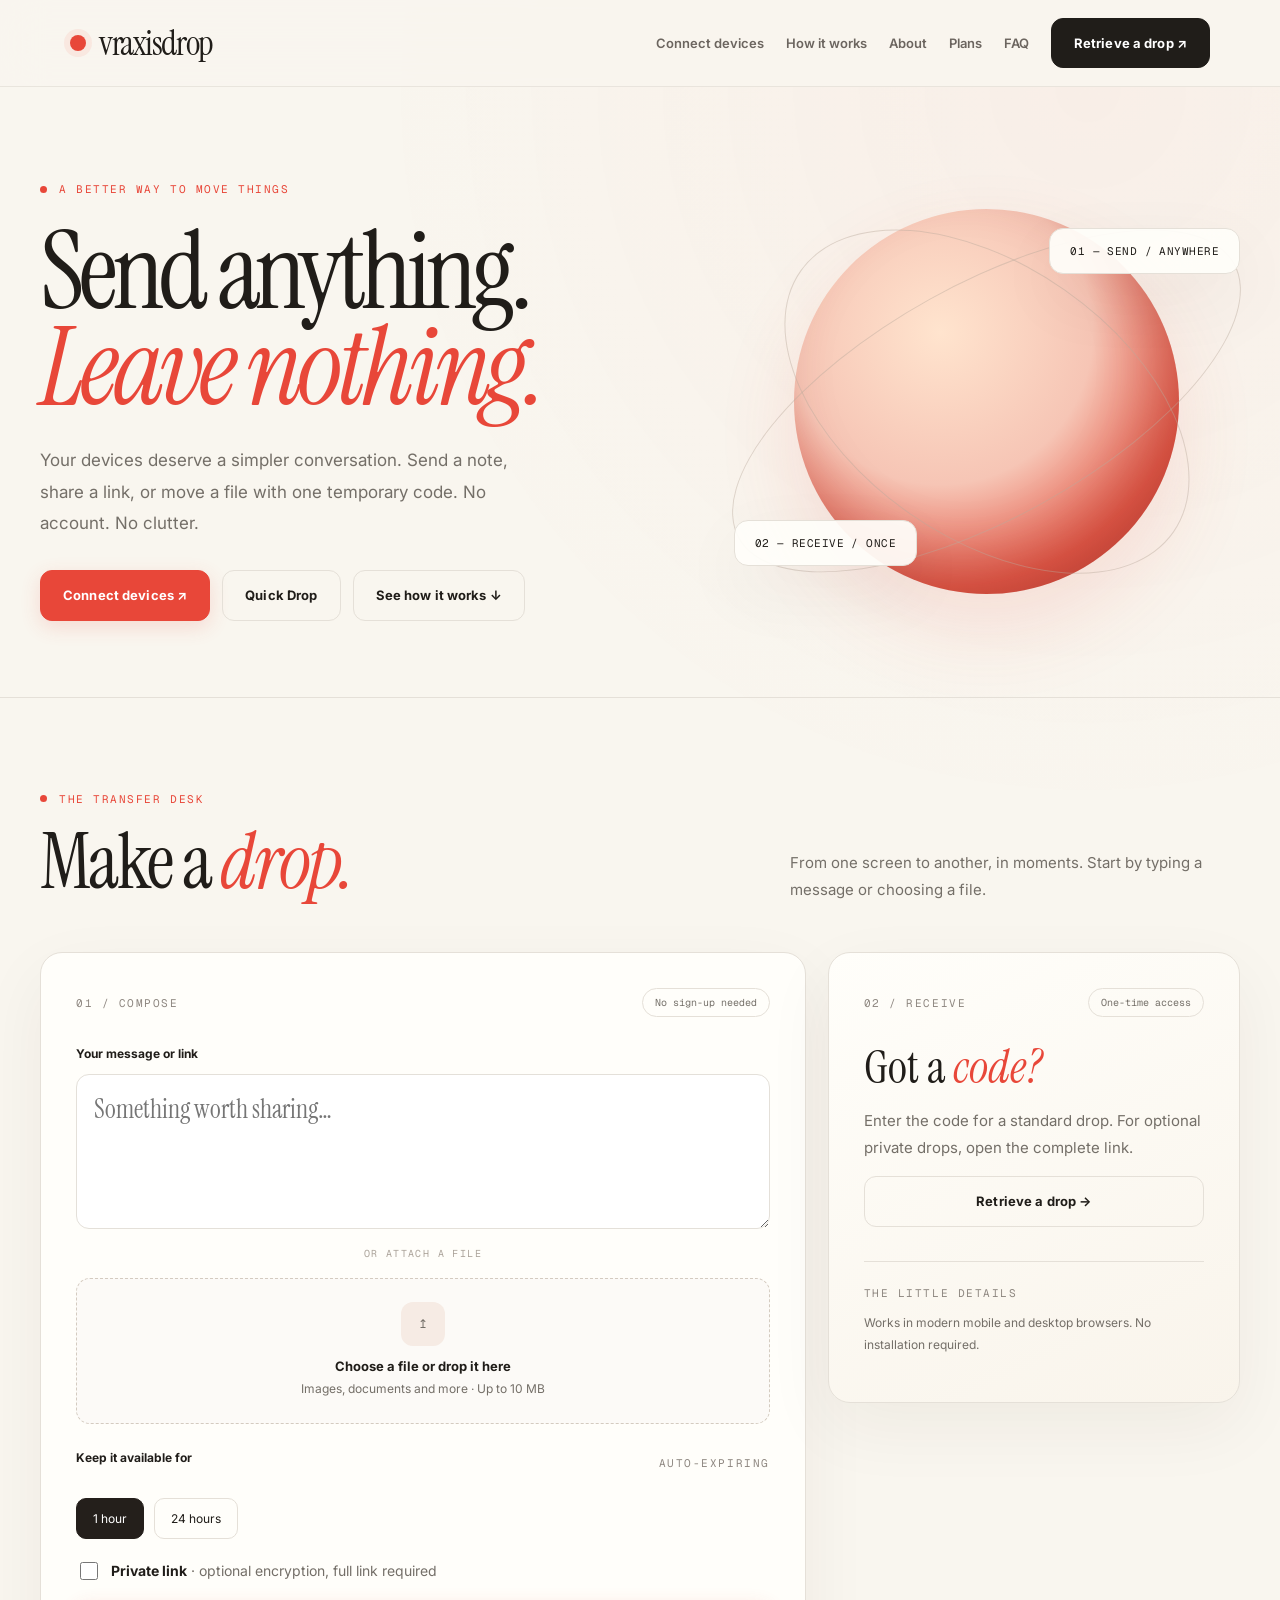
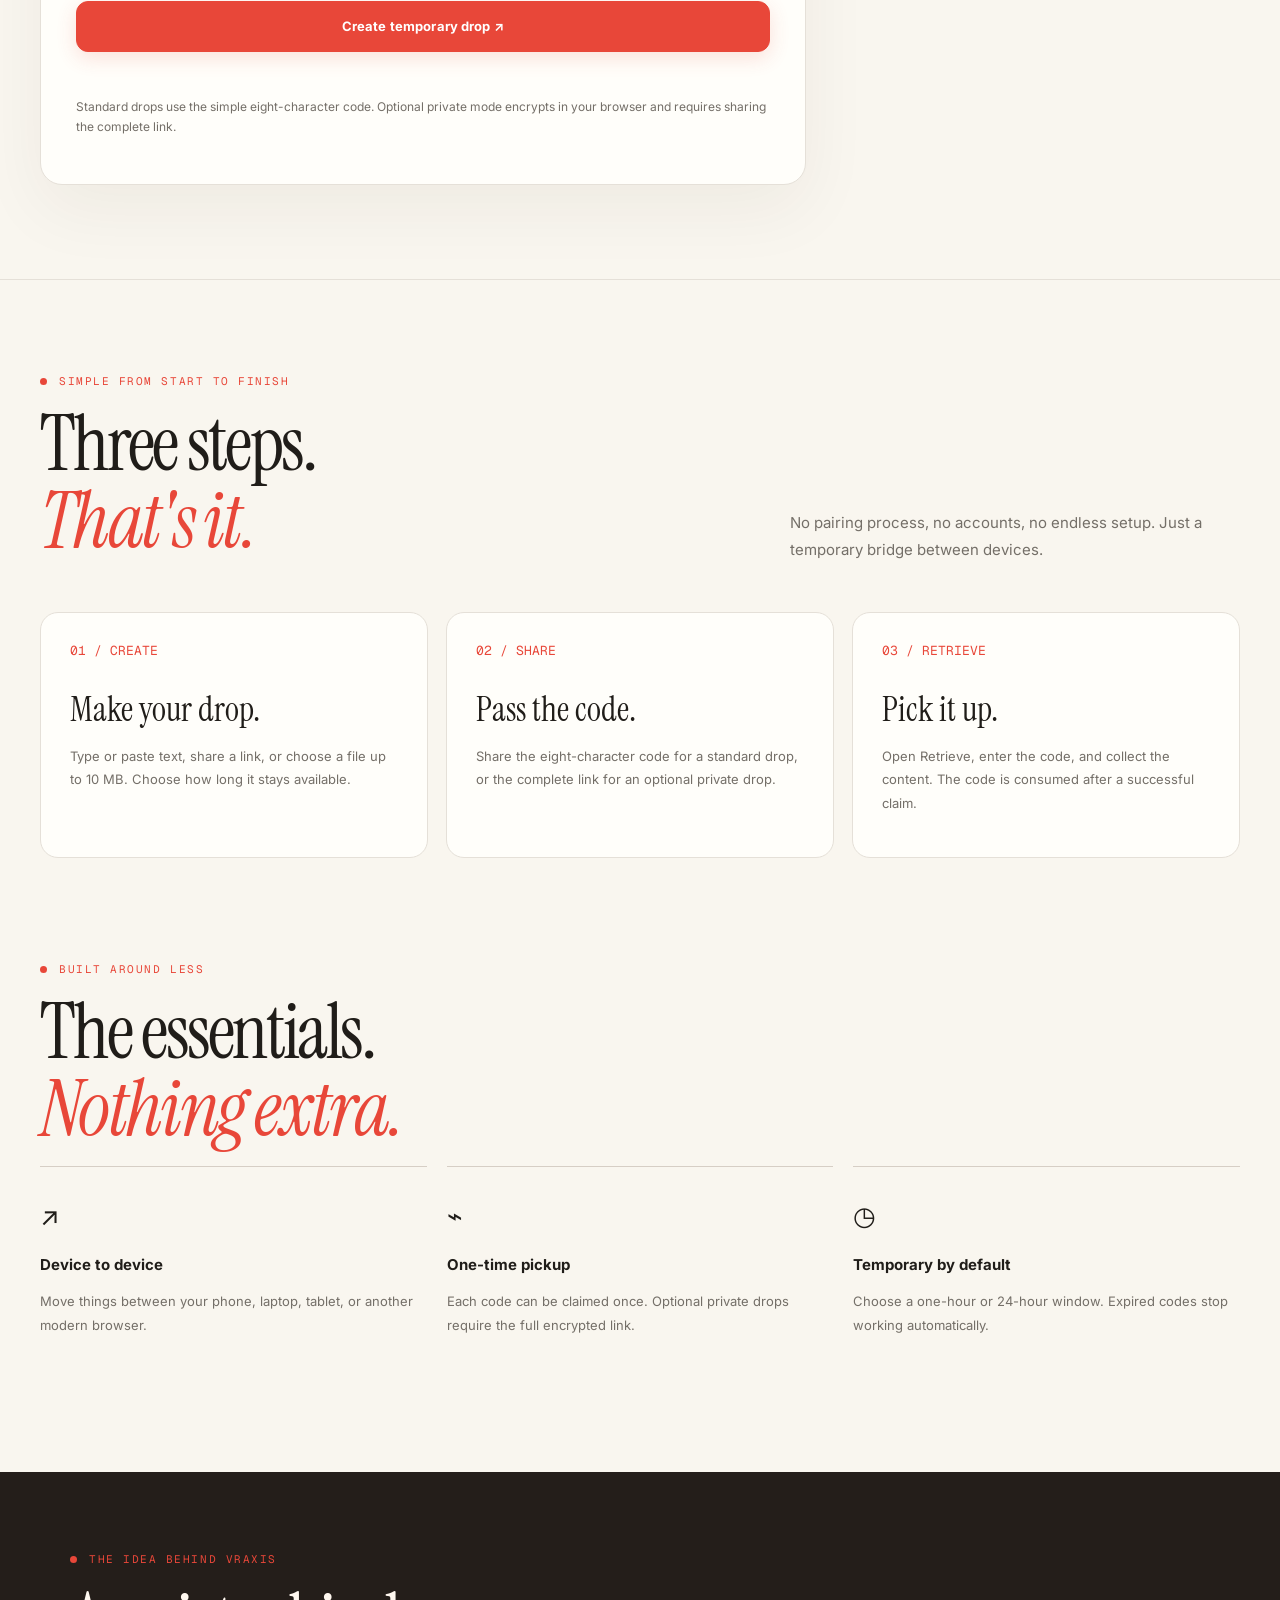
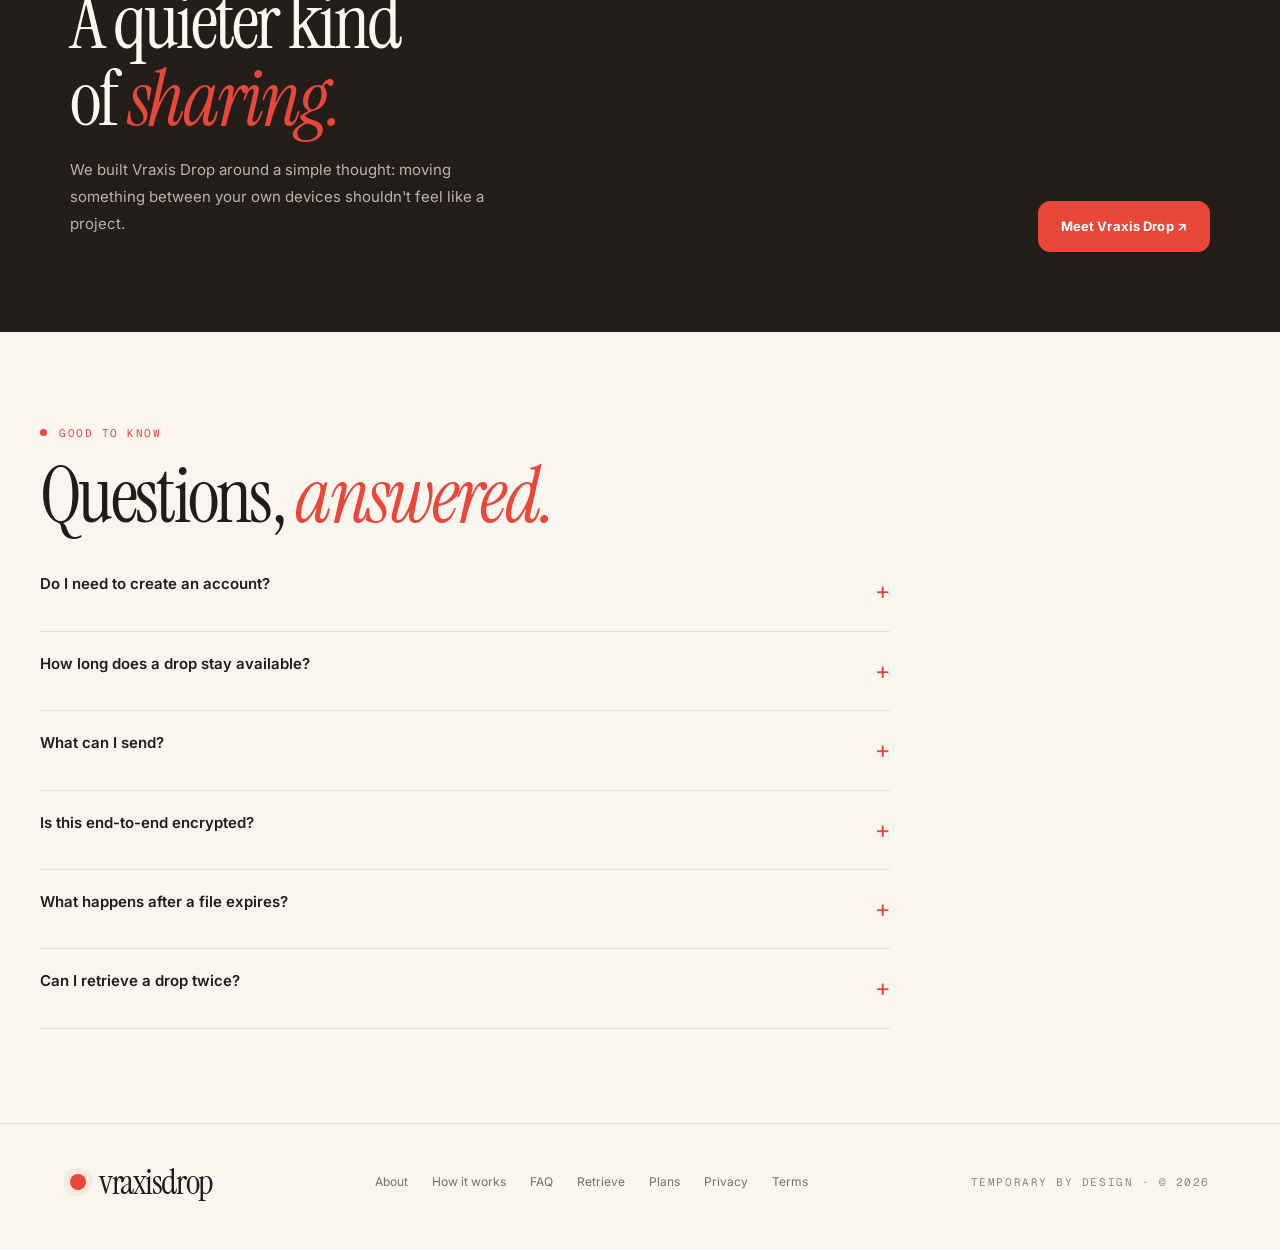
==== commit 076ec94e: "Link privacy and terms from public site" ====
--- a/site/index.html
+++ b/site/index.html
@@ -1 +1 @@
-<!doctype html><html lang="en"><head><meta charset="utf-8"><meta name="viewport" content="width=device-width,initial-scale=1"><meta name="theme-color" content="#f9f6ef"><meta name="description" content="Temporary text and file transfers between devices. No account required."><title>Send anything. Leave nothing. — Vraxis Drop</title><link rel="stylesheet" href="style.css?v=2-4-0"></head><body><div class="nav-wrap"><nav class="nav shell"><a class="brand" href="./"><span class="brand-dot"></span>vraxisdrop</a><div class="nav-links"><a href="connect.html">Connect devices</a><a href="./#how">How it works</a><a href="about.html">About</a><a href="./#faq">FAQ</a><a class="nav-cta" href="retrieve.html">Retrieve a drop ↗</a></div></nav></div><main><section class="hero shell"><div class="hero-grid"><div><div class="eyebrow">A better way to move things</div><h1>Send anything.<br><em>Leave nothing.</em></h1><p class="lead">Your devices deserve a simpler conversation. Send a note, share a link, or move a file with one temporary code. No account. No clutter.</p><div class="hero-actions"><a class="btn ember" href="connect.html">Connect devices ↗</a><a class="btn ghost" href="#drop">Quick Drop</a><a class="btn ghost" href="#how">See how it works ↓</a></div></div><div class="hero-art" aria-hidden="true"><div class="orbit"></div><div class="orbit two"></div><div class="orb"></div><div class="art-label top">01 — SEND / ANYWHERE</div><div class="art-label bottom">02 — RECEIVE / ONCE</div></div></div></section><hr class="divider"><section class="section shell" id="drop"><div class="section-head"><div><div class="eyebrow">The transfer desk</div><h2 class="section-title">Make a <em>drop.</em></h2></div><p class="section-desc">From one screen to another, in moments. Start by typing a message or choosing a file.</p></div><div class="transfer-grid"><form class="panel" id="send"><div class="panel-top"><span class="micro">01 / Compose</span><span class="pill">No sign-up needed</span></div><label class="field-label" for="content">Your message or link</label><textarea id="content" name="content" placeholder="Something worth sharing…"></textarea><div class="split-label">OR ATTACH A FILE</div><label class="file-zone" id="file-zone"><span class="file-icon" aria-hidden="true">↥</span><strong id="file-title">Choose a file or drop it here</strong><span id="file-detail">Images, documents and more · Up to 10 MB</span><input id="file" type="file" name="file"></label><div class="panel-top" style="margin:24px 0 6px"><span class="field-label">Keep it available for</span><span class="micro">Auto-expiring</span></div><div class="expiry"><label><input type="radio" name="expiry" value="1h" checked><span>1 hour</span></label><label><input type="radio" name="expiry" value="24h"><span>24 hours</span></label></div><label style="display:flex;gap:10px;align-items:center;margin:18px 0;font-size:14px"><input id="private-mode" type="checkbox"><span><strong>Private link</strong> <span style="color:var(--muted)">· optional encryption, full link required</span></span></label><button class="btn ember full" type="submit">Create temporary drop ↗</button><p id="feedback" class="status" role="status" aria-live="polite"></p><p class="hint">Standard drops use the simple eight-character code. Optional private mode encrypts in your browser and requires sharing the complete link.</p></form><aside class="panel side-card"><div class="panel-top"><span class="micro">02 / Receive</span><span class="pill">One-time access</span></div><h3 class="panel-title">Got a <em>code?</em></h3><p>Enter the code for a standard drop. For optional private drops, open the complete link.</p><a class="btn ghost full" href="retrieve.html">Retrieve a drop →</a><div style="margin-top:34px;border-top:1px solid var(--line);padding-top:24px"><div class="micro">The little details</div><p class="hint">Works in modern mobile and desktop browsers. No installation required.</p></div></aside></div></section><hr class="divider"><section class="section shell" id="how"><div class="section-head"><div><div class="eyebrow">Simple from start to finish</div><h2 class="section-title">Three steps.<br><em>That's it.</em></h2></div><p class="section-desc">No pairing process, no accounts, no endless setup. Just a temporary bridge between devices.</p></div><div class="steps"><article class="step"><div class="step-number">01 / CREATE</div><h3>Make your drop.</h3><p>Type or paste text, share a link, or choose a file up to 10 MB. Choose how long it stays available.</p></article><article class="step"><div class="step-number">02 / SHARE</div><h3>Pass the code.</h3><p>Share the eight-character code for a standard drop, or the complete link for an optional private drop.</p></article><article class="step"><div class="step-number">03 / RETRIEVE</div><h3>Pick it up.</h3><p>Open Retrieve, enter the code, and collect the content. The code is consumed after a successful claim.</p></article></div></section><section class="section shell" style="padding-top:10px"><div class="eyebrow">Built around less</div><h2 class="section-title">The essentials.<br><em>Nothing extra.</em></h2><div class="features"><div class="feature"><div class="feature-icon">↗</div><h3>Device to device</h3><p>Move things between your phone, laptop, tablet, or another modern browser.</p></div><div class="feature"><div class="feature-icon">⌁</div><h3>One-time pickup</h3><p>Each code can be claimed once. Optional private drops require the full encrypted link.</p></div><div class="feature"><div class="feature-icon">◷</div><h3>Temporary by default</h3><p>Choose a one-hour or 24-hour window. Expired codes stop working automatically.</p></div></div></section><section class="band"><div class="shell section-head" style="margin-bottom:0"><div><div class="eyebrow">The idea behind Vraxis</div><h2 class="section-title">A quieter kind<br>of <em>sharing.</em></h2><p class="section-desc">We built Vraxis Drop around a simple thought: moving something between your own devices shouldn't feel like a project.</p></div><a class="btn" href="about.html">Meet Vraxis Drop ↗</a></div></section><section class="section shell" id="faq"><div class="eyebrow">Good to know</div><h2 class="section-title">Questions, <em>answered.</em></h2><div class="faq"><details><summary>Do I need to create an account?</summary><p>No. You can create and retrieve temporary drops without registering.</p></details><details><summary>How long does a drop stay available?</summary><p>Choose one hour or 24 hours. A drop also becomes unavailable immediately after its first successful retrieval.</p></details><details><summary>What can I send?</summary><p>Text, links, and files up to 10 MB for standard drops or 9 MB in Private Mode. If you select a file, the file is sent instead of the text in the message field.</p></details><details><summary>Is this end-to-end encrypted?</summary><p>Standard Quick Drops are not end-to-end encrypted. Optional Private Mode encrypts content in the browser using AES-256-GCM and requires the complete pickup link. Private Mode has not undergone independent security review.</p></details><details><summary>What happens after a file expires?</summary><p>The pickup code stops working. Expired files are cleaned up opportunistically as new drops are created; cleanup is not immediate.</p></details><details><summary>Can I retrieve a drop twice?</summary><p>No. A code is designed for a single successful claim. Make a new drop if you need to share it again.</p></details></div></section></main><footer class="footer"><div class="shell footer-row"><a class="brand" href="./"><span class="brand-dot"></span>vraxisdrop</a><div class="footer-links"><a href="about.html">About</a><a href="./#how">How it works</a><a href="./#faq">FAQ</a><a href="retrieve.html">Retrieve</a></div><span class="micro">Temporary by design · © 2026</span></div></footer><script src="config.js"></script><script src="app.js?v=2-4-0"></script></body></html>+<!doctype html><html lang="en"><head><meta charset="utf-8"><meta name="viewport" content="width=device-width,initial-scale=1"><meta name="theme-color" content="#f9f6ef"><meta name="description" content="Temporary text and file transfers between devices. No account required."><title>Send anything. Leave nothing. — Vraxis Drop</title><link rel="stylesheet" href="style.css?v=2-4-0"><link rel="manifest" href="manifest.webmanifest"><link rel="icon" href="icon.svg" type="image/svg+xml"><meta name="apple-mobile-web-app-capable" content="yes"><meta name="apple-mobile-web-app-status-bar-style" content="default"></head><body><div class="nav-wrap"><nav class="nav shell"><a class="brand" href="./"><span class="brand-dot"></span>vraxisdrop</a><div class="nav-links"><a href="connect.html">Connect devices</a><a href="./#how">How it works</a><a href="about.html">About</a><a href="plans.html">Plans</a><a href="./#faq">FAQ</a><a class="nav-cta" href="retrieve.html">Retrieve a drop ↗</a></div></nav></div><main><section class="hero shell"><div class="hero-grid"><div><div class="eyebrow">A better way to move things</div><h1>Send anything.<br><em>Leave nothing.</em></h1><p class="lead">Your devices deserve a simpler conversation. Send a note, share a link, or move a file with one temporary code. No account. No clutter.</p><div class="hero-actions"><a class="btn ember" href="connect.html">Connect devices ↗</a><a class="btn ghost" href="#drop">Quick Drop</a><a class="btn ghost" href="#how">See how it works ↓</a></div></div><div class="hero-art" aria-hidden="true"><div class="orbit"></div><div class="orbit two"></div><div class="orb"></div><div class="art-label top">01 — SEND / ANYWHERE</div><div class="art-label bottom">02 — RECEIVE / ONCE</div></div></div></section><hr class="divider"><section class="section shell" id="drop"><div class="section-head"><div><div class="eyebrow">The transfer desk</div><h2 class="section-title">Make a <em>drop.</em></h2></div><p class="section-desc">From one screen to another, in moments. Start by typing a message or choosing a file.</p></div><div class="transfer-grid"><form class="panel" id="send"><div class="panel-top"><span class="micro">01 / Compose</span><span class="pill">No sign-up needed</span></div><label class="field-label" for="content">Your message or link</label><textarea id="content" name="content" placeholder="Something worth sharing…"></textarea><div class="split-label">OR ATTACH A FILE</div><label class="file-zone" id="file-zone"><span class="file-icon" aria-hidden="true">↥</span><strong id="file-title">Choose a file or drop it here</strong><span id="file-detail">Images, documents and more · Up to 10 MB</span><input id="file" type="file" name="file"></label><div class="panel-top" style="margin:24px 0 6px"><span class="field-label">Keep it available for</span><span class="micro">Auto-expiring</span></div><div class="expiry"><label><input type="radio" name="expiry" value="1h" checked><span>1 hour</span></label><label><input type="radio" name="expiry" value="24h"><span>24 hours</span></label></div><label style="display:flex;gap:10px;align-items:center;margin:18px 0;font-size:14px"><input id="private-mode" type="checkbox"><span><strong>Private link</strong> <span style="color:var(--muted)">· optional encryption, full link required</span></span></label><button class="btn ember full" type="submit">Create temporary drop ↗</button><p id="feedback" class="status" role="status" aria-live="polite"></p><p class="hint">Standard drops use the simple eight-character code. Optional private mode encrypts in your browser and requires sharing the complete link.</p></form><aside class="panel side-card"><div class="panel-top"><span class="micro">02 / Receive</span><span class="pill">One-time access</span></div><h3 class="panel-title">Got a <em>code?</em></h3><p>Enter the code for a standard drop. For optional private drops, open the complete link.</p><a class="btn ghost full" href="retrieve.html">Retrieve a drop →</a><div style="margin-top:34px;border-top:1px solid var(--line);padding-top:24px"><div class="micro">The little details</div><p class="hint">Works in modern mobile and desktop browsers. No installation required.</p></div></aside></div></section><hr class="divider"><section class="section shell" id="how"><div class="section-head"><div><div class="eyebrow">Simple from start to finish</div><h2 class="section-title">Three steps.<br><em>That's it.</em></h2></div><p class="section-desc">No pairing process, no accounts, no endless setup. Just a temporary bridge between devices.</p></div><div class="steps"><article class="step"><div class="step-number">01 / CREATE</div><h3>Make your drop.</h3><p>Type or paste text, share a link, or choose a file up to 10 MB. Choose how long it stays available.</p></article><article class="step"><div class="step-number">02 / SHARE</div><h3>Pass the code.</h3><p>Share the eight-character code for a standard drop, or the complete link for an optional private drop.</p></article><article class="step"><div class="step-number">03 / RETRIEVE</div><h3>Pick it up.</h3><p>Open Retrieve, enter the code, and collect the content. The code is consumed after a successful claim.</p></article></div></section><section class="section shell" style="padding-top:10px"><div class="eyebrow">Built around less</div><h2 class="section-title">The essentials.<br><em>Nothing extra.</em></h2><div class="features"><div class="feature"><div class="feature-icon">↗</div><h3>Device to device</h3><p>Move things between your phone, laptop, tablet, or another modern browser.</p></div><div class="feature"><div class="feature-icon">⌁</div><h3>One-time pickup</h3><p>Each code can be claimed once. Optional private drops require the full encrypted link.</p></div><div class="feature"><div class="feature-icon">◷</div><h3>Temporary by default</h3><p>Choose a one-hour or 24-hour window. Expired codes stop working automatically.</p></div></div></section><section class="band"><div class="shell section-head" style="margin-bottom:0"><div><div class="eyebrow">The idea behind Vraxis</div><h2 class="section-title">A quieter kind<br>of <em>sharing.</em></h2><p class="section-desc">We built Vraxis Drop around a simple thought: moving something between your own devices shouldn't feel like a project.</p></div><a class="btn" href="about.html">Meet Vraxis Drop ↗</a></div></section><section class="section shell" id="faq"><div class="eyebrow">Good to know</div><h2 class="section-title">Questions, <em>answered.</em></h2><div class="faq"><details><summary>Do I need to create an account?</summary><p>No. You can create and retrieve temporary drops without registering.</p></details><details><summary>How long does a drop stay available?</summary><p>Choose one hour or 24 hours. A drop also becomes unavailable immediately after its first successful retrieval.</p></details><details><summary>What can I send?</summary><p>Text, links, and files up to 10 MB for standard drops or 9 MB in Private Mode. If you select a file, the file is sent instead of the text in the message field.</p></details><details><summary>Is this end-to-end encrypted?</summary><p>Standard Quick Drops are not end-to-end encrypted. Optional Private Mode encrypts content in the browser using AES-256-GCM and requires the complete pickup link. Private Mode has not undergone independent security review.</p></details><details><summary>What happens after a file expires?</summary><p>The pickup code stops working. Expired files are cleaned up opportunistically as new drops are created; cleanup is not immediate.</p></details><details><summary>Can I retrieve a drop twice?</summary><p>No. A code is designed for a single successful claim. Make a new drop if you need to share it again.</p></details></div></section></main><footer class="footer"><div class="shell footer-row"><a class="brand" href="./"><span class="brand-dot"></span>vraxisdrop</a><div class="footer-links"><a href="about.html">About</a><a href="./#how">How it works</a><a href="./#faq">FAQ</a><a href="retrieve.html">Retrieve</a><a href="plans.html">Plans</a><a href="privacy.html">Privacy</a><a href="terms.html">Terms</a></div><span class="micro">Temporary by design · © 2026</span></div></footer><script src="config.js"></script><script src="app.js?v=2-4-0"></script><script defer src="pwa.js?v=1"></script></body></html>
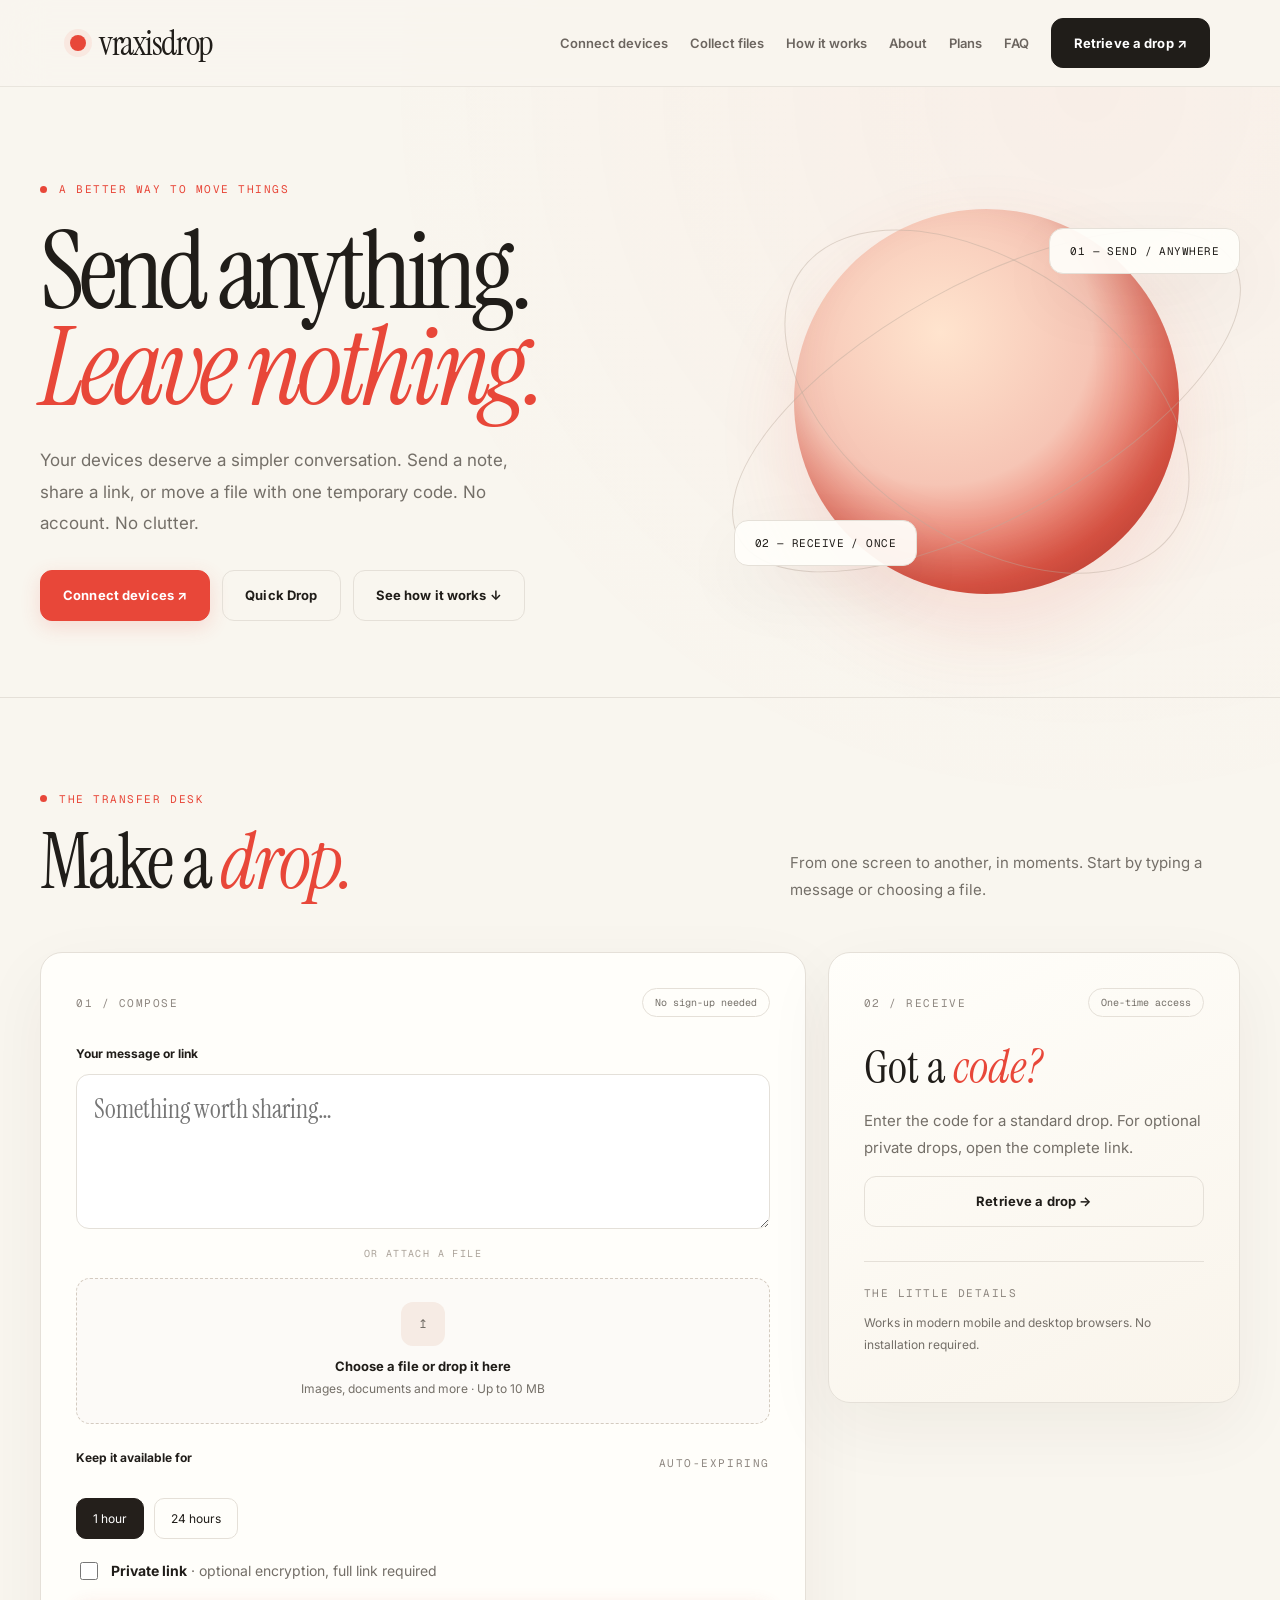
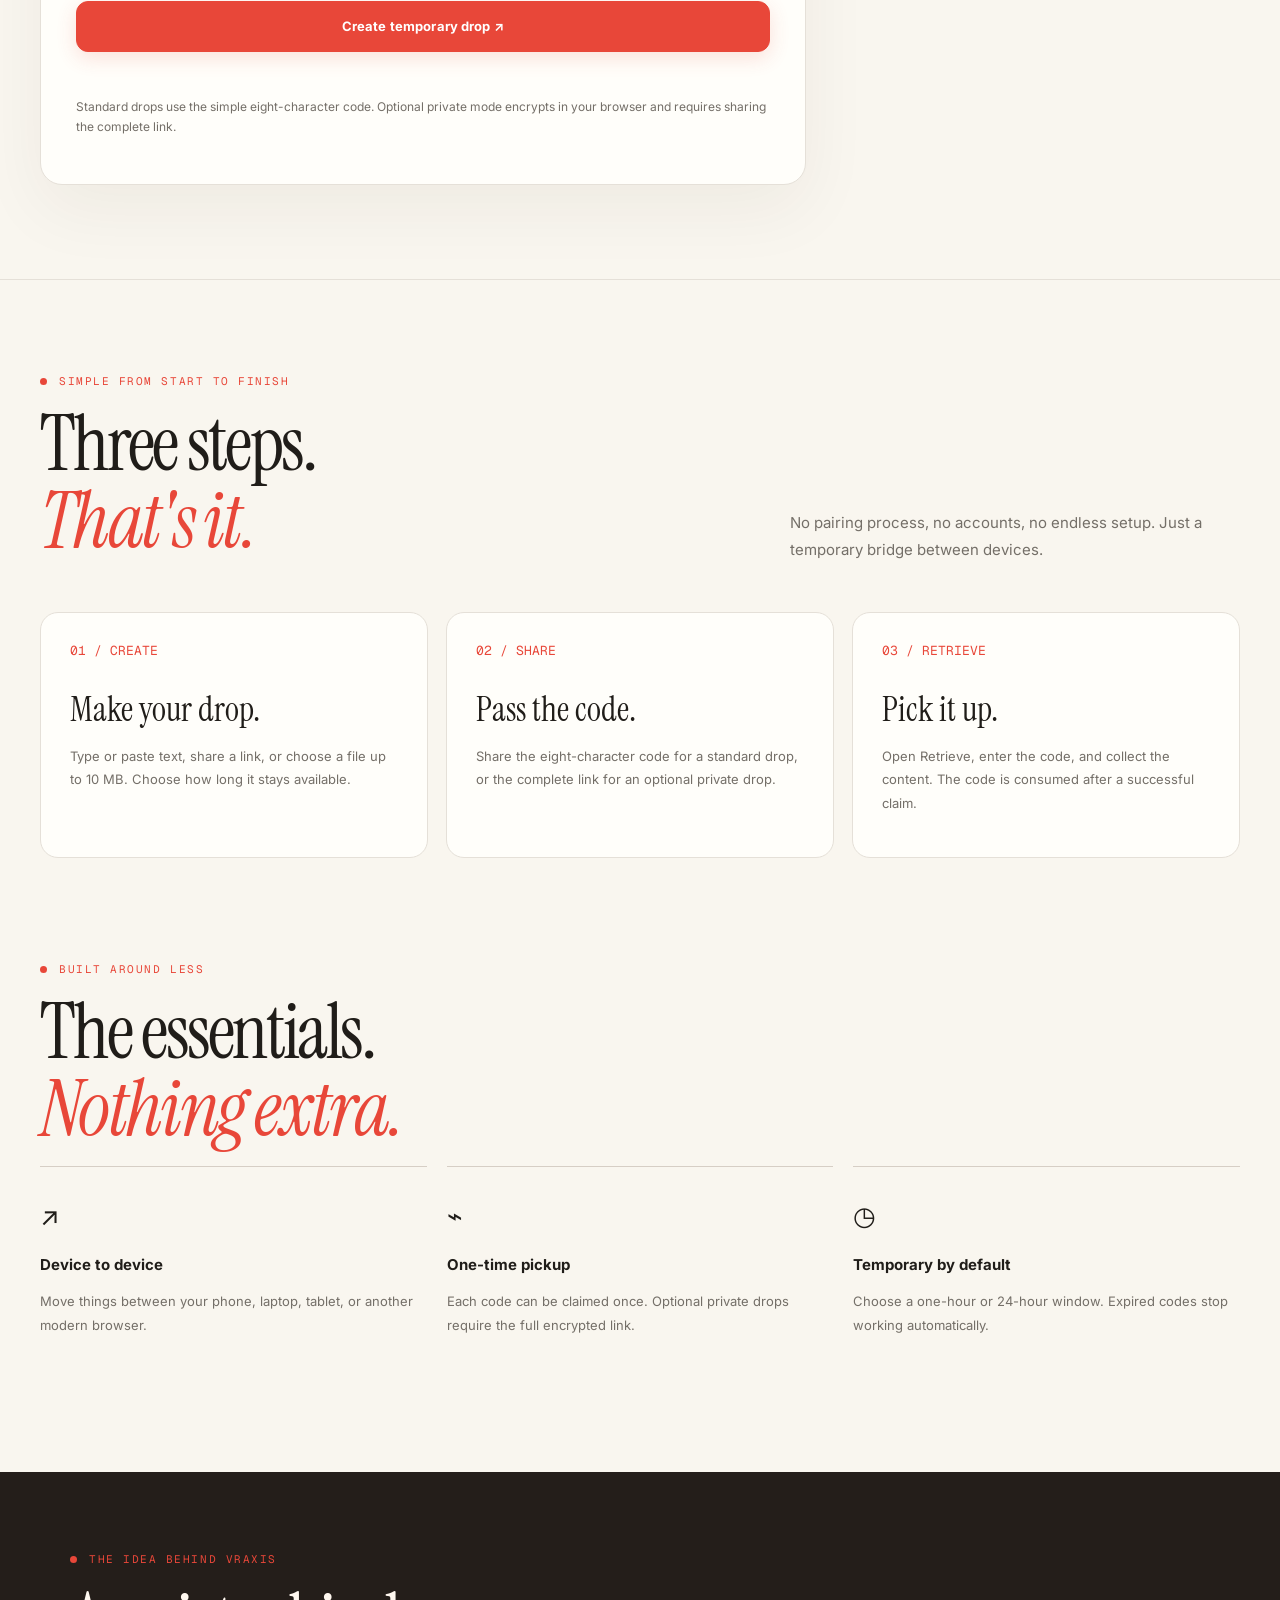
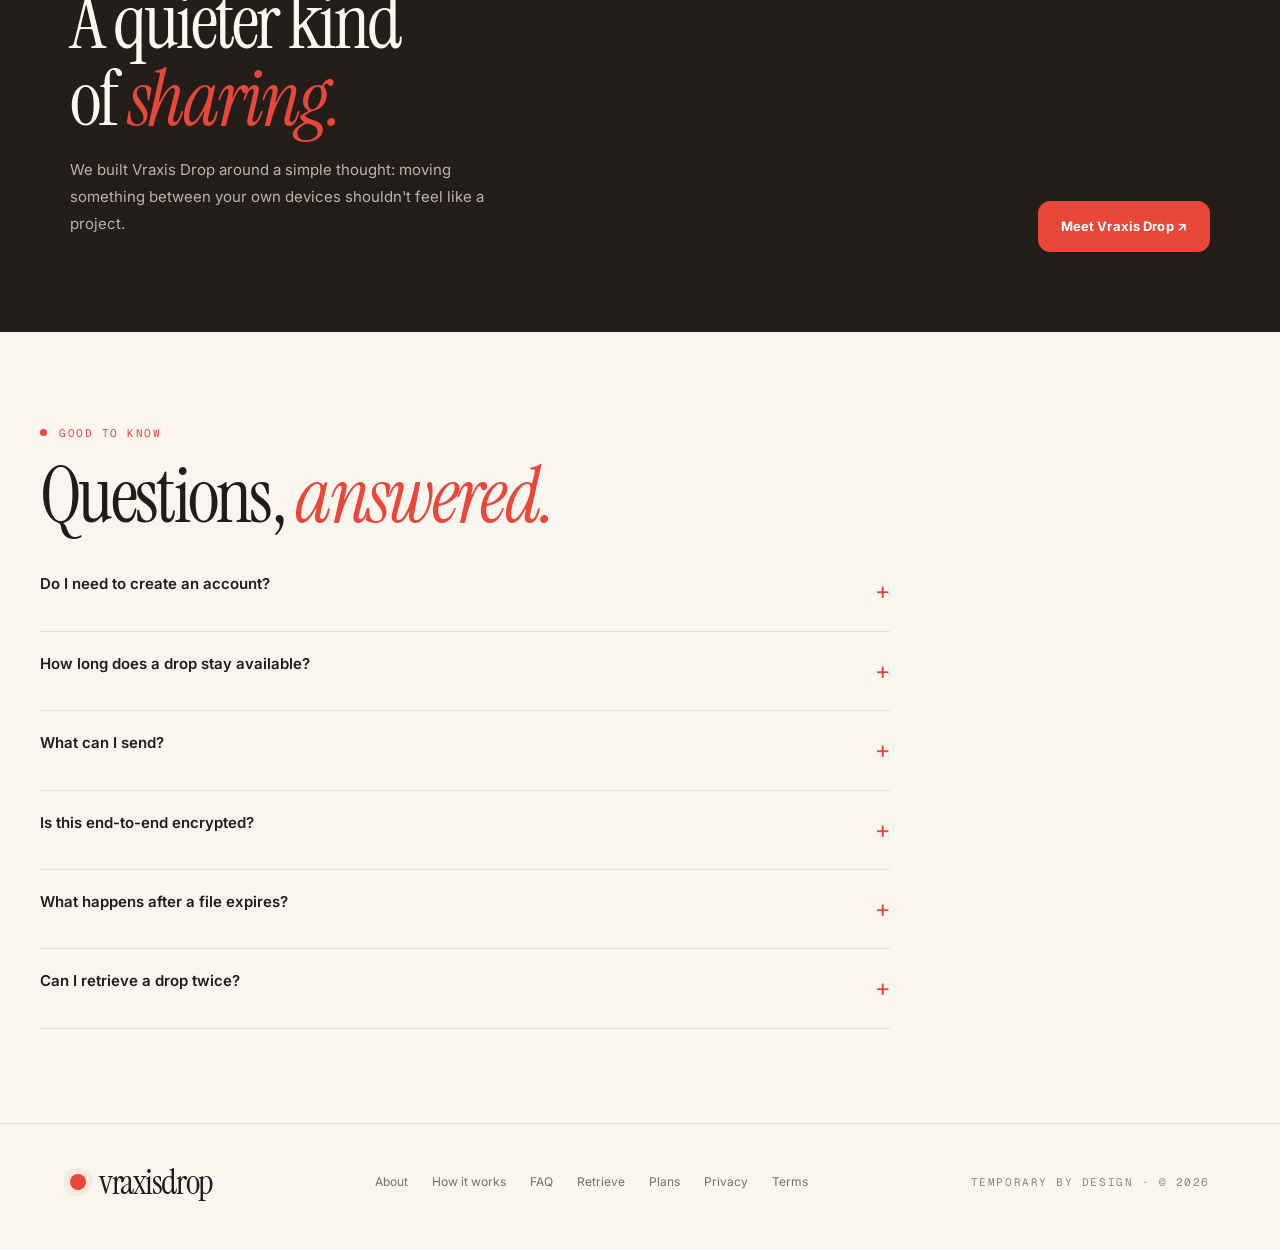
==== commit c6fe6b19: "Add Collect beta to V2 navigation" ====
--- a/site/index.html
+++ b/site/index.html
@@ -1 +1 @@
-<!doctype html><html lang="en"><head><meta charset="utf-8"><meta name="viewport" content="width=device-width,initial-scale=1"><meta name="theme-color" content="#f9f6ef"><meta name="description" content="Temporary text and file transfers between devices. No account required."><title>Send anything. Leave nothing. — Vraxis Drop</title><link rel="stylesheet" href="style.css?v=2-4-0"><link rel="manifest" href="manifest.webmanifest"><link rel="icon" href="icon.svg" type="image/svg+xml"><meta name="apple-mobile-web-app-capable" content="yes"><meta name="apple-mobile-web-app-status-bar-style" content="default"></head><body><div class="nav-wrap"><nav class="nav shell"><a class="brand" href="./"><span class="brand-dot"></span>vraxisdrop</a><div class="nav-links"><a href="connect.html">Connect devices</a><a href="./#how">How it works</a><a href="about.html">About</a><a href="plans.html">Plans</a><a href="./#faq">FAQ</a><a class="nav-cta" href="retrieve.html">Retrieve a drop ↗</a></div></nav></div><main><section class="hero shell"><div class="hero-grid"><div><div class="eyebrow">A better way to move things</div><h1>Send anything.<br><em>Leave nothing.</em></h1><p class="lead">Your devices deserve a simpler conversation. Send a note, share a link, or move a file with one temporary code. No account. No clutter.</p><div class="hero-actions"><a class="btn ember" href="connect.html">Connect devices ↗</a><a class="btn ghost" href="#drop">Quick Drop</a><a class="btn ghost" href="#how">See how it works ↓</a></div></div><div class="hero-art" aria-hidden="true"><div class="orbit"></div><div class="orbit two"></div><div class="orb"></div><div class="art-label top">01 — SEND / ANYWHERE</div><div class="art-label bottom">02 — RECEIVE / ONCE</div></div></div></section><hr class="divider"><section class="section shell" id="drop"><div class="section-head"><div><div class="eyebrow">The transfer desk</div><h2 class="section-title">Make a <em>drop.</em></h2></div><p class="section-desc">From one screen to another, in moments. Start by typing a message or choosing a file.</p></div><div class="transfer-grid"><form class="panel" id="send"><div class="panel-top"><span class="micro">01 / Compose</span><span class="pill">No sign-up needed</span></div><label class="field-label" for="content">Your message or link</label><textarea id="content" name="content" placeholder="Something worth sharing…"></textarea><div class="split-label">OR ATTACH A FILE</div><label class="file-zone" id="file-zone"><span class="file-icon" aria-hidden="true">↥</span><strong id="file-title">Choose a file or drop it here</strong><span id="file-detail">Images, documents and more · Up to 10 MB</span><input id="file" type="file" name="file"></label><div class="panel-top" style="margin:24px 0 6px"><span class="field-label">Keep it available for</span><span class="micro">Auto-expiring</span></div><div class="expiry"><label><input type="radio" name="expiry" value="1h" checked><span>1 hour</span></label><label><input type="radio" name="expiry" value="24h"><span>24 hours</span></label></div><label style="display:flex;gap:10px;align-items:center;margin:18px 0;font-size:14px"><input id="private-mode" type="checkbox"><span><strong>Private link</strong> <span style="color:var(--muted)">· optional encryption, full link required</span></span></label><button class="btn ember full" type="submit">Create temporary drop ↗</button><p id="feedback" class="status" role="status" aria-live="polite"></p><p class="hint">Standard drops use the simple eight-character code. Optional private mode encrypts in your browser and requires sharing the complete link.</p></form><aside class="panel side-card"><div class="panel-top"><span class="micro">02 / Receive</span><span class="pill">One-time access</span></div><h3 class="panel-title">Got a <em>code?</em></h3><p>Enter the code for a standard drop. For optional private drops, open the complete link.</p><a class="btn ghost full" href="retrieve.html">Retrieve a drop →</a><div style="margin-top:34px;border-top:1px solid var(--line);padding-top:24px"><div class="micro">The little details</div><p class="hint">Works in modern mobile and desktop browsers. No installation required.</p></div></aside></div></section><hr class="divider"><section class="section shell" id="how"><div class="section-head"><div><div class="eyebrow">Simple from start to finish</div><h2 class="section-title">Three steps.<br><em>That's it.</em></h2></div><p class="section-desc">No pairing process, no accounts, no endless setup. Just a temporary bridge between devices.</p></div><div class="steps"><article class="step"><div class="step-number">01 / CREATE</div><h3>Make your drop.</h3><p>Type or paste text, share a link, or choose a file up to 10 MB. Choose how long it stays available.</p></article><article class="step"><div class="step-number">02 / SHARE</div><h3>Pass the code.</h3><p>Share the eight-character code for a standard drop, or the complete link for an optional private drop.</p></article><article class="step"><div class="step-number">03 / RETRIEVE</div><h3>Pick it up.</h3><p>Open Retrieve, enter the code, and collect the content. The code is consumed after a successful claim.</p></article></div></section><section class="section shell" style="padding-top:10px"><div class="eyebrow">Built around less</div><h2 class="section-title">The essentials.<br><em>Nothing extra.</em></h2><div class="features"><div class="feature"><div class="feature-icon">↗</div><h3>Device to device</h3><p>Move things between your phone, laptop, tablet, or another modern browser.</p></div><div class="feature"><div class="feature-icon">⌁</div><h3>One-time pickup</h3><p>Each code can be claimed once. Optional private drops require the full encrypted link.</p></div><div class="feature"><div class="feature-icon">◷</div><h3>Temporary by default</h3><p>Choose a one-hour or 24-hour window. Expired codes stop working automatically.</p></div></div></section><section class="band"><div class="shell section-head" style="margin-bottom:0"><div><div class="eyebrow">The idea behind Vraxis</div><h2 class="section-title">A quieter kind<br>of <em>sharing.</em></h2><p class="section-desc">We built Vraxis Drop around a simple thought: moving something between your own devices shouldn't feel like a project.</p></div><a class="btn" href="about.html">Meet Vraxis Drop ↗</a></div></section><section class="section shell" id="faq"><div class="eyebrow">Good to know</div><h2 class="section-title">Questions, <em>answered.</em></h2><div class="faq"><details><summary>Do I need to create an account?</summary><p>No. You can create and retrieve temporary drops without registering.</p></details><details><summary>How long does a drop stay available?</summary><p>Choose one hour or 24 hours. A drop also becomes unavailable immediately after its first successful retrieval.</p></details><details><summary>What can I send?</summary><p>Text, links, and files up to 10 MB for standard drops or 9 MB in Private Mode. If you select a file, the file is sent instead of the text in the message field.</p></details><details><summary>Is this end-to-end encrypted?</summary><p>Standard Quick Drops are not end-to-end encrypted. Optional Private Mode encrypts content in the browser using AES-256-GCM and requires the complete pickup link. Private Mode has not undergone independent security review.</p></details><details><summary>What happens after a file expires?</summary><p>The pickup code stops working. Expired files are cleaned up opportunistically as new drops are created; cleanup is not immediate.</p></details><details><summary>Can I retrieve a drop twice?</summary><p>No. A code is designed for a single successful claim. Make a new drop if you need to share it again.</p></details></div></section></main><footer class="footer"><div class="shell footer-row"><a class="brand" href="./"><span class="brand-dot"></span>vraxisdrop</a><div class="footer-links"><a href="about.html">About</a><a href="./#how">How it works</a><a href="./#faq">FAQ</a><a href="retrieve.html">Retrieve</a><a href="plans.html">Plans</a><a href="privacy.html">Privacy</a><a href="terms.html">Terms</a></div><span class="micro">Temporary by design · © 2026</span></div></footer><script src="config.js"></script><script src="app.js?v=2-4-0"></script><script defer src="pwa.js?v=1"></script></body></html>+<!doctype html><html lang="en"><head><meta charset="utf-8"><meta name="viewport" content="width=device-width,initial-scale=1"><meta name="theme-color" content="#f9f6ef"><meta name="description" content="Temporary text and file transfers between devices. No account required."><title>Send anything. Leave nothing. — Vraxis Drop</title><link rel="stylesheet" href="style.css?v=2-4-0"><link rel="manifest" href="manifest.webmanifest"><link rel="icon" href="icon.svg" type="image/svg+xml"><meta name="apple-mobile-web-app-capable" content="yes"><meta name="apple-mobile-web-app-status-bar-style" content="default"></head><body><div class="nav-wrap"><nav class="nav shell"><a class="brand" href="./"><span class="brand-dot"></span>vraxisdrop</a><div class="nav-links"><a href="connect.html">Connect devices</a><a href="collect.html">Collect files</a><a href="./#how">How it works</a><a href="about.html">About</a><a href="plans.html">Plans</a><a href="./#faq">FAQ</a><a class="nav-cta" href="retrieve.html">Retrieve a drop ↗</a></div></nav></div><main><section class="hero shell"><div class="hero-grid"><div><div class="eyebrow">A better way to move things</div><h1>Send anything.<br><em>Leave nothing.</em></h1><p class="lead">Your devices deserve a simpler conversation. Send a note, share a link, or move a file with one temporary code. No account. No clutter.</p><div class="hero-actions"><a class="btn ember" href="connect.html">Connect devices ↗</a><a class="btn ghost" href="#drop">Quick Drop</a><a class="btn ghost" href="#how">See how it works ↓</a></div></div><div class="hero-art" aria-hidden="true"><div class="orbit"></div><div class="orbit two"></div><div class="orb"></div><div class="art-label top">01 — SEND / ANYWHERE</div><div class="art-label bottom">02 — RECEIVE / ONCE</div></div></div></section><hr class="divider"><section class="section shell" id="drop"><div class="section-head"><div><div class="eyebrow">The transfer desk</div><h2 class="section-title">Make a <em>drop.</em></h2></div><p class="section-desc">From one screen to another, in moments. Start by typing a message or choosing a file.</p></div><div class="transfer-grid"><form class="panel" id="send"><div class="panel-top"><span class="micro">01 / Compose</span><span class="pill">No sign-up needed</span></div><label class="field-label" for="content">Your message or link</label><textarea id="content" name="content" placeholder="Something worth sharing…"></textarea><div class="split-label">OR ATTACH A FILE</div><label class="file-zone" id="file-zone"><span class="file-icon" aria-hidden="true">↥</span><strong id="file-title">Choose a file or drop it here</strong><span id="file-detail">Images, documents and more · Up to 10 MB</span><input id="file" type="file" name="file"></label><div class="panel-top" style="margin:24px 0 6px"><span class="field-label">Keep it available for</span><span class="micro">Auto-expiring</span></div><div class="expiry"><label><input type="radio" name="expiry" value="1h" checked><span>1 hour</span></label><label><input type="radio" name="expiry" value="24h"><span>24 hours</span></label></div><label style="display:flex;gap:10px;align-items:center;margin:18px 0;font-size:14px"><input id="private-mode" type="checkbox"><span><strong>Private link</strong> <span style="color:var(--muted)">· optional encryption, full link required</span></span></label><button class="btn ember full" type="submit">Create temporary drop ↗</button><p id="feedback" class="status" role="status" aria-live="polite"></p><p class="hint">Standard drops use the simple eight-character code. Optional private mode encrypts in your browser and requires sharing the complete link.</p></form><aside class="panel side-card"><div class="panel-top"><span class="micro">02 / Receive</span><span class="pill">One-time access</span></div><h3 class="panel-title">Got a <em>code?</em></h3><p>Enter the code for a standard drop. For optional private drops, open the complete link.</p><a class="btn ghost full" href="retrieve.html">Retrieve a drop →</a><div style="margin-top:34px;border-top:1px solid var(--line);padding-top:24px"><div class="micro">The little details</div><p class="hint">Works in modern mobile and desktop browsers. No installation required.</p></div></aside></div></section><hr class="divider"><section class="section shell" id="how"><div class="section-head"><div><div class="eyebrow">Simple from start to finish</div><h2 class="section-title">Three steps.<br><em>That's it.</em></h2></div><p class="section-desc">No pairing process, no accounts, no endless setup. Just a temporary bridge between devices.</p></div><div class="steps"><article class="step"><div class="step-number">01 / CREATE</div><h3>Make your drop.</h3><p>Type or paste text, share a link, or choose a file up to 10 MB. Choose how long it stays available.</p></article><article class="step"><div class="step-number">02 / SHARE</div><h3>Pass the code.</h3><p>Share the eight-character code for a standard drop, or the complete link for an optional private drop.</p></article><article class="step"><div class="step-number">03 / RETRIEVE</div><h3>Pick it up.</h3><p>Open Retrieve, enter the code, and collect the content. The code is consumed after a successful claim.</p></article></div></section><section class="section shell" style="padding-top:10px"><div class="eyebrow">Built around less</div><h2 class="section-title">The essentials.<br><em>Nothing extra.</em></h2><div class="features"><div class="feature"><div class="feature-icon">↗</div><h3>Device to device</h3><p>Move things between your phone, laptop, tablet, or another modern browser.</p></div><div class="feature"><div class="feature-icon">⌁</div><h3>One-time pickup</h3><p>Each code can be claimed once. Optional private drops require the full encrypted link.</p></div><div class="feature"><div class="feature-icon">◷</div><h3>Temporary by default</h3><p>Choose a one-hour or 24-hour window. Expired codes stop working automatically.</p></div></div></section><section class="band"><div class="shell section-head" style="margin-bottom:0"><div><div class="eyebrow">The idea behind Vraxis</div><h2 class="section-title">A quieter kind<br>of <em>sharing.</em></h2><p class="section-desc">We built Vraxis Drop around a simple thought: moving something between your own devices shouldn't feel like a project.</p></div><a class="btn" href="about.html">Meet Vraxis Drop ↗</a></div></section><section class="section shell" id="faq"><div class="eyebrow">Good to know</div><h2 class="section-title">Questions, <em>answered.</em></h2><div class="faq"><details><summary>Do I need to create an account?</summary><p>No. You can create and retrieve temporary drops without registering.</p></details><details><summary>How long does a drop stay available?</summary><p>Choose one hour or 24 hours. A drop also becomes unavailable immediately after its first successful retrieval.</p></details><details><summary>What can I send?</summary><p>Text, links, and files up to 10 MB for standard drops or 9 MB in Private Mode. If you select a file, the file is sent instead of the text in the message field.</p></details><details><summary>Is this end-to-end encrypted?</summary><p>Standard Quick Drops are not end-to-end encrypted. Optional Private Mode encrypts content in the browser using AES-256-GCM and requires the complete pickup link. Private Mode has not undergone independent security review.</p></details><details><summary>What happens after a file expires?</summary><p>The pickup code stops working. Expired files are cleaned up opportunistically as new drops are created; cleanup is not immediate.</p></details><details><summary>Can I retrieve a drop twice?</summary><p>No. A code is designed for a single successful claim. Make a new drop if you need to share it again.</p></details></div></section></main><footer class="footer"><div class="shell footer-row"><a class="brand" href="./"><span class="brand-dot"></span>vraxisdrop</a><div class="footer-links"><a href="about.html">About</a><a href="./#how">How it works</a><a href="./#faq">FAQ</a><a href="retrieve.html">Retrieve</a><a href="plans.html">Plans</a><a href="privacy.html">Privacy</a><a href="terms.html">Terms</a></div><span class="micro">Temporary by design · © 2026</span></div></footer><script src="config.js"></script><script src="app.js?v=2-4-0"></script><script defer src="pwa.js?v=1"></script></body></html>
